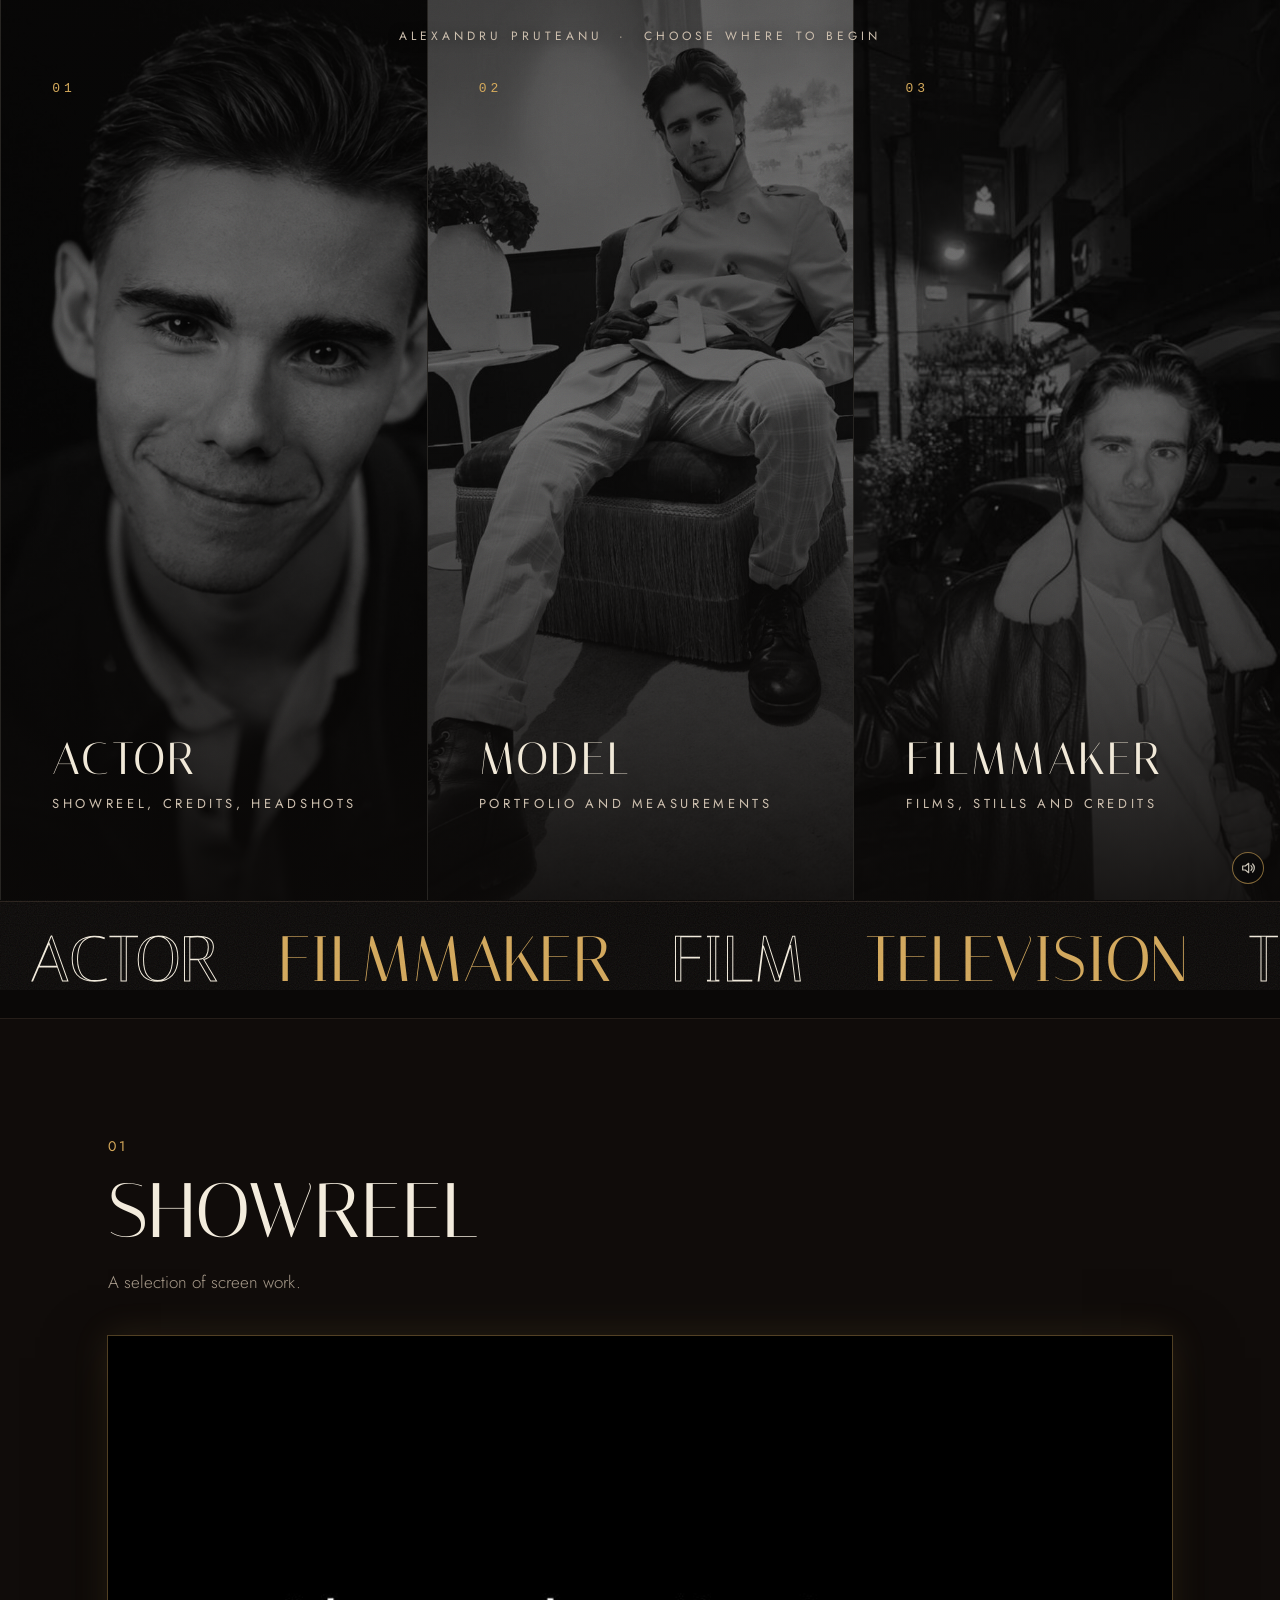
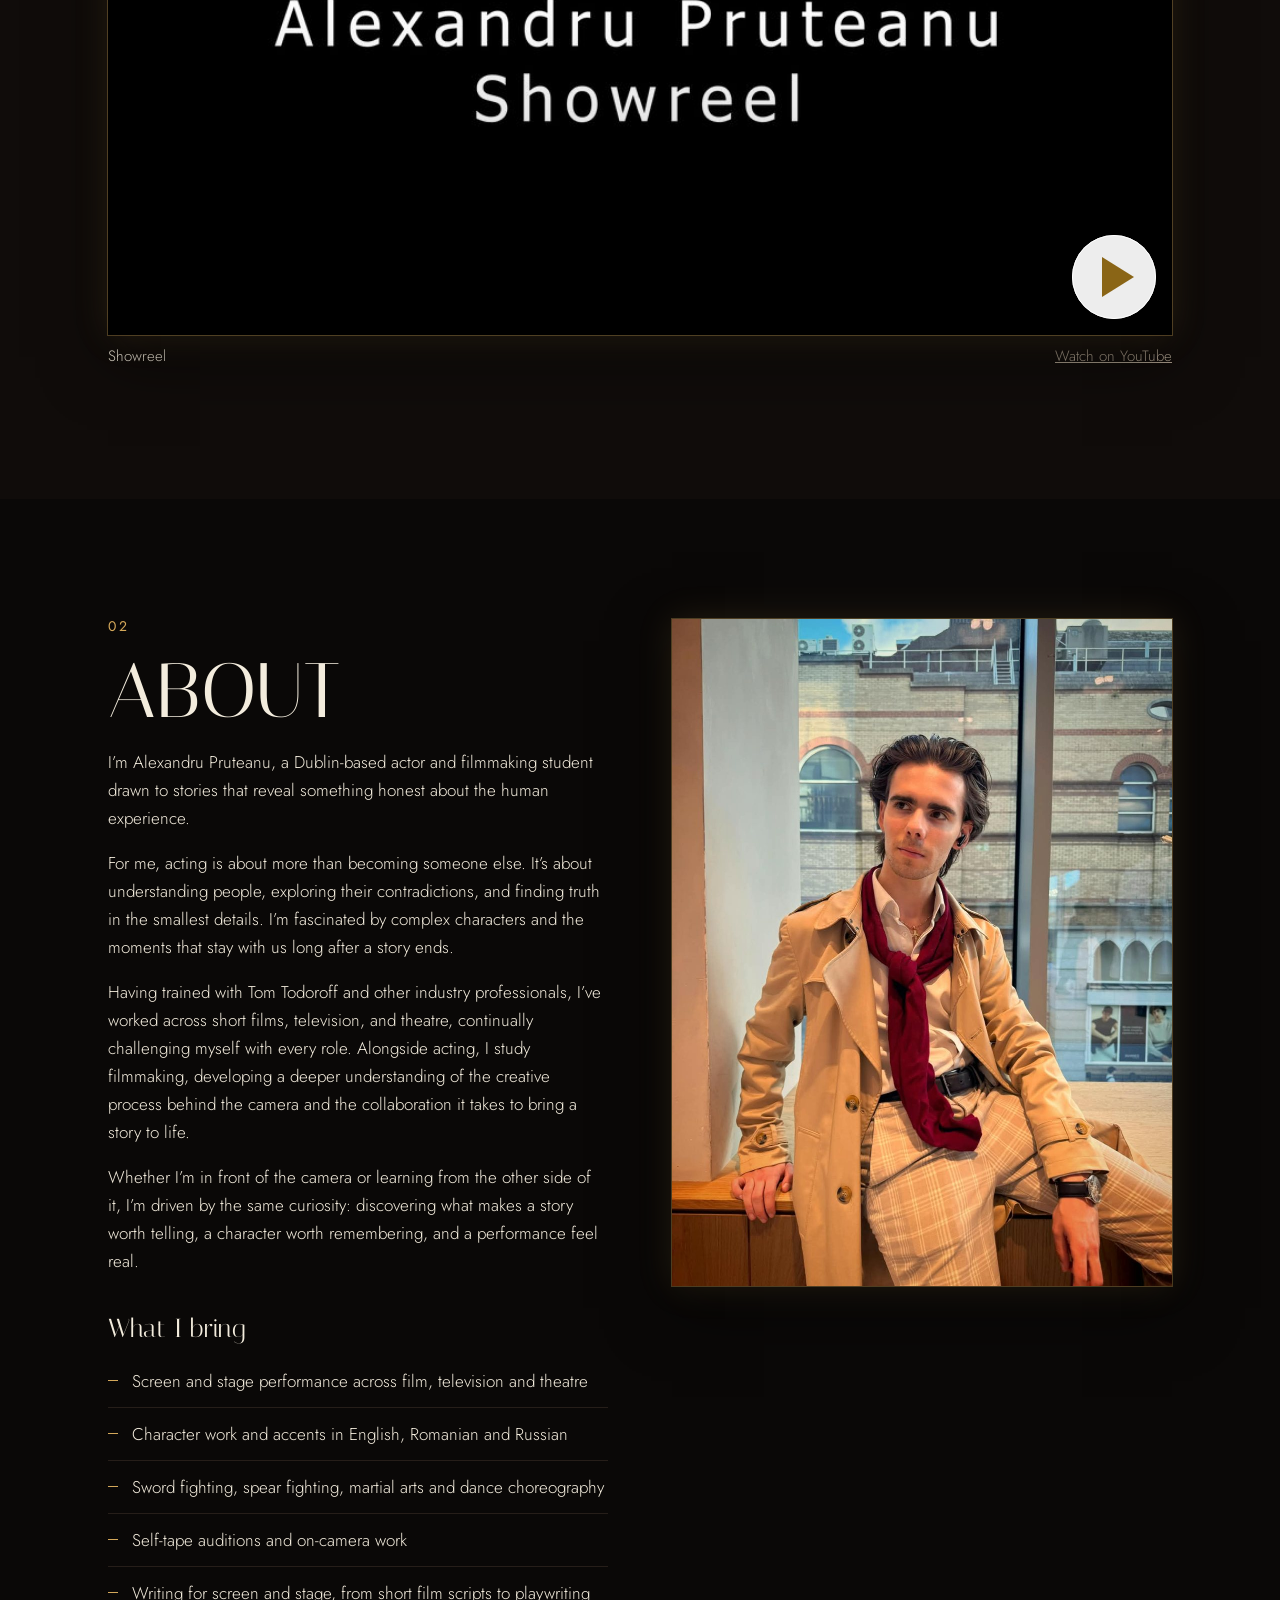
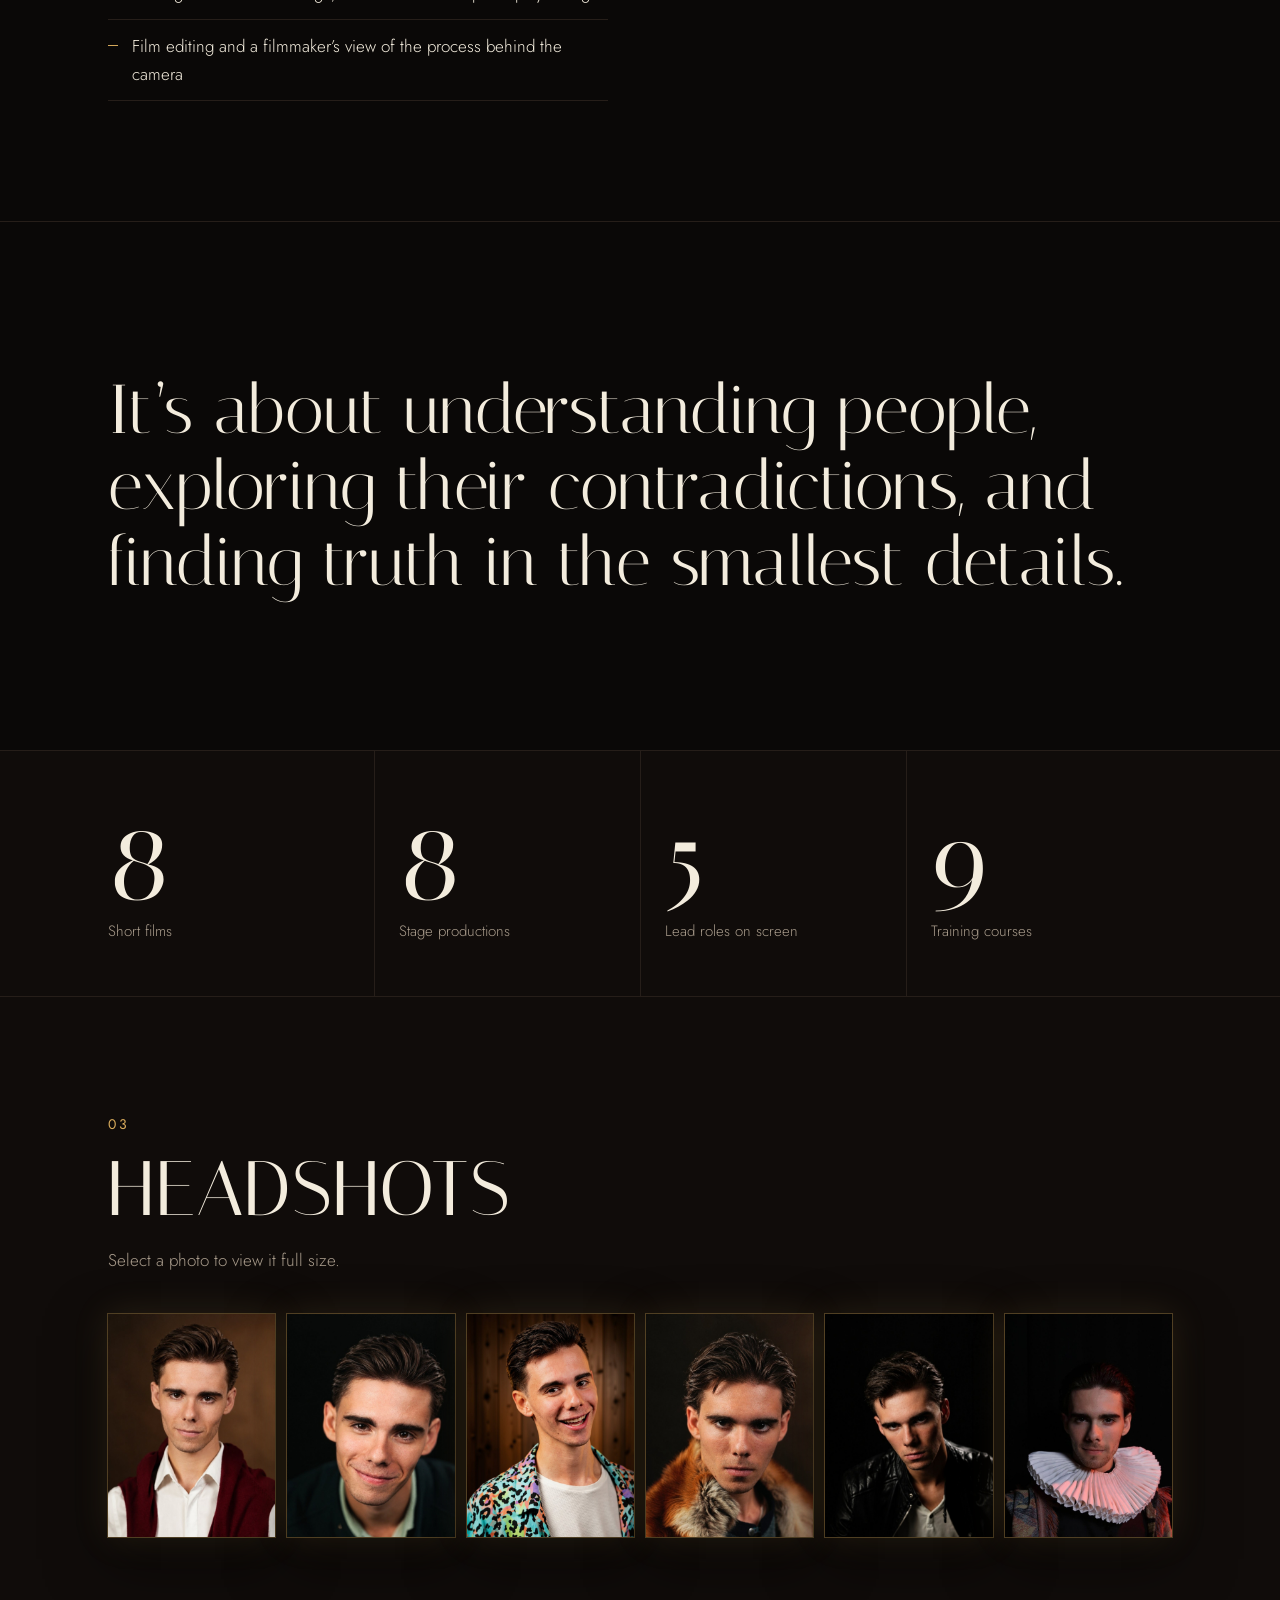
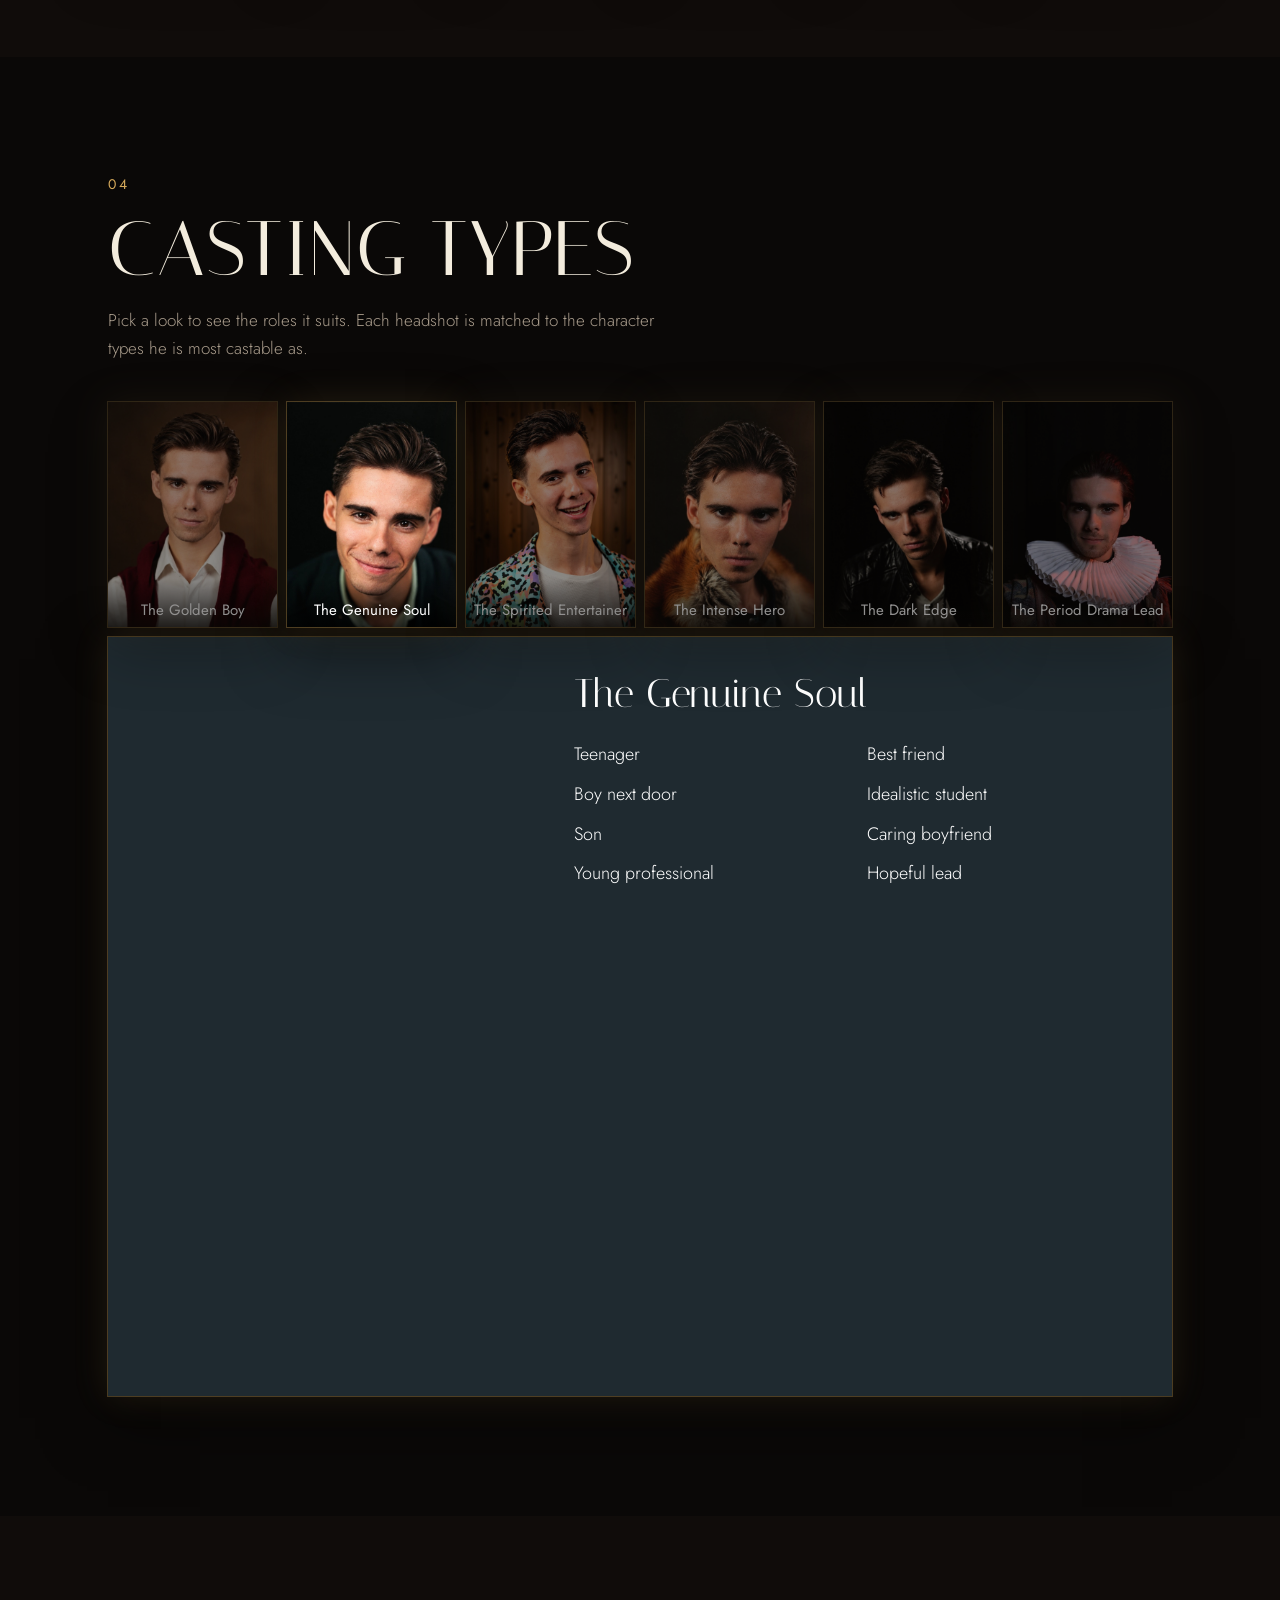
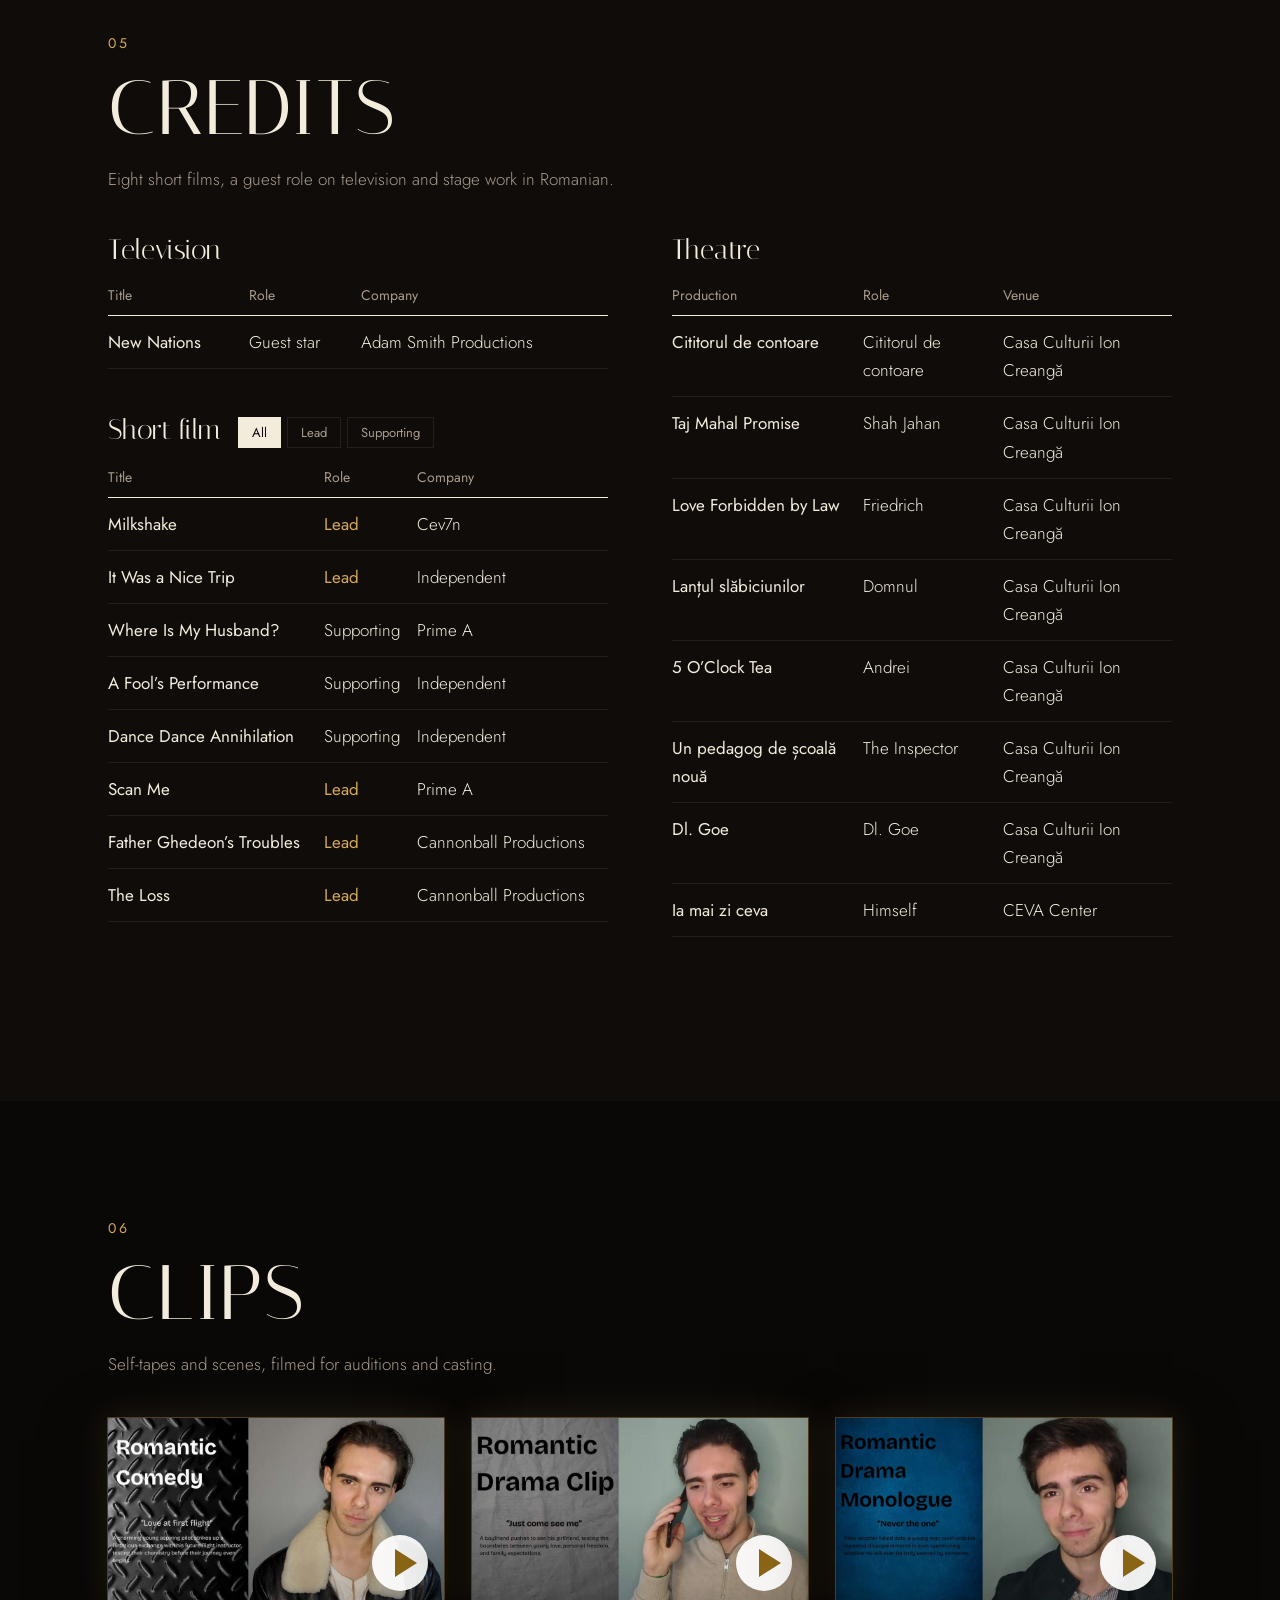
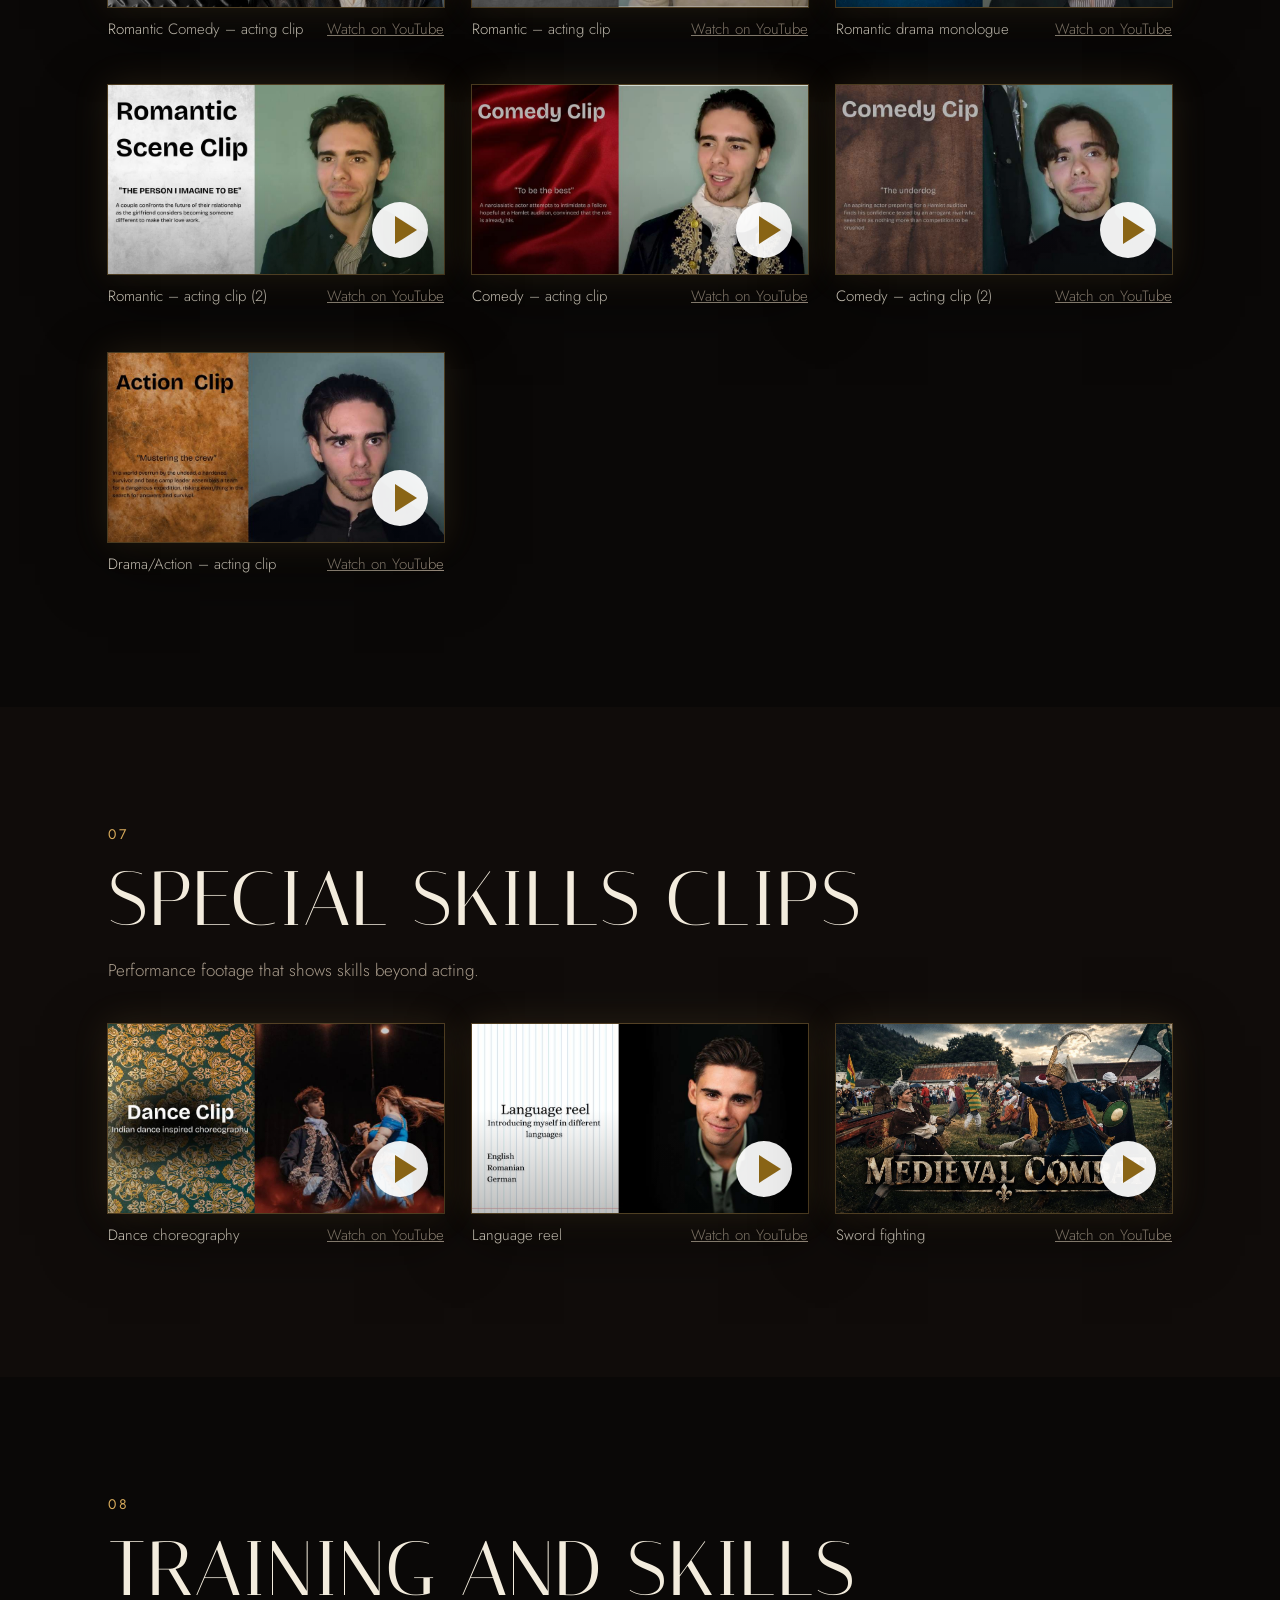
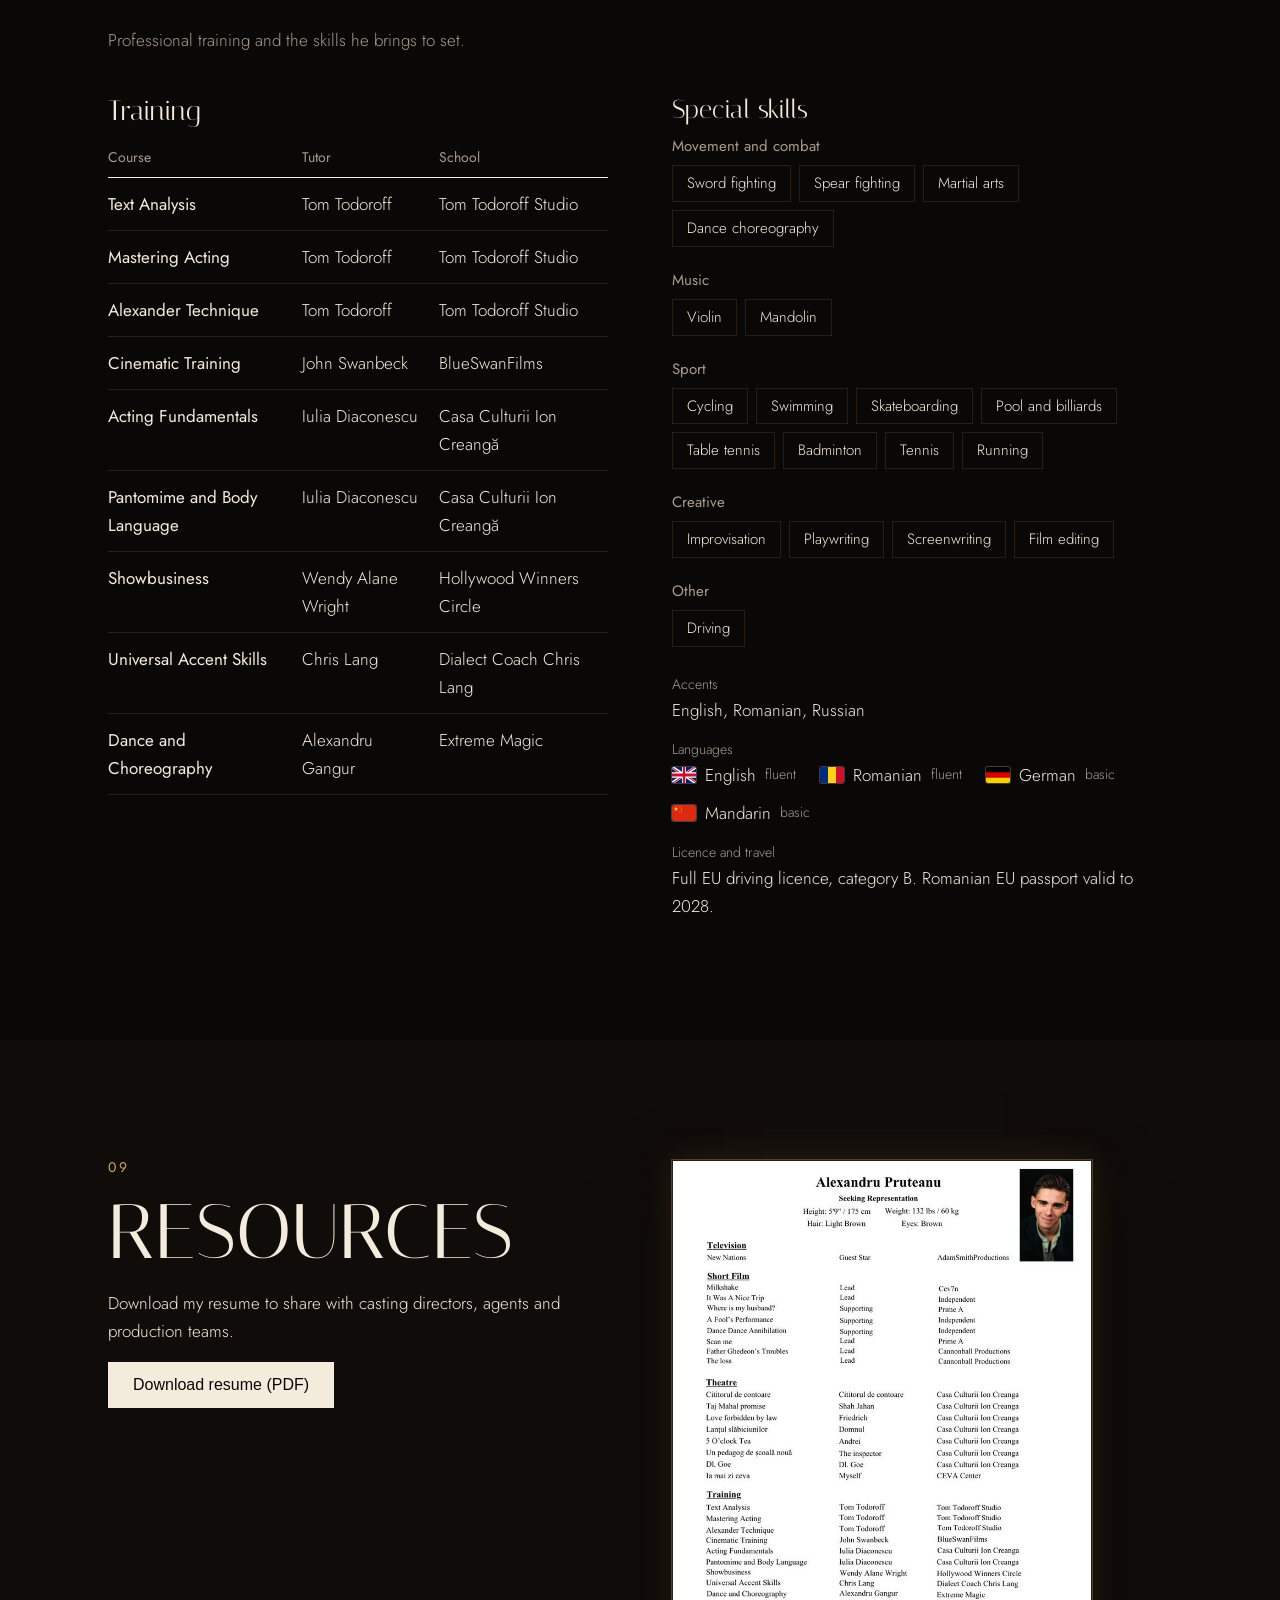
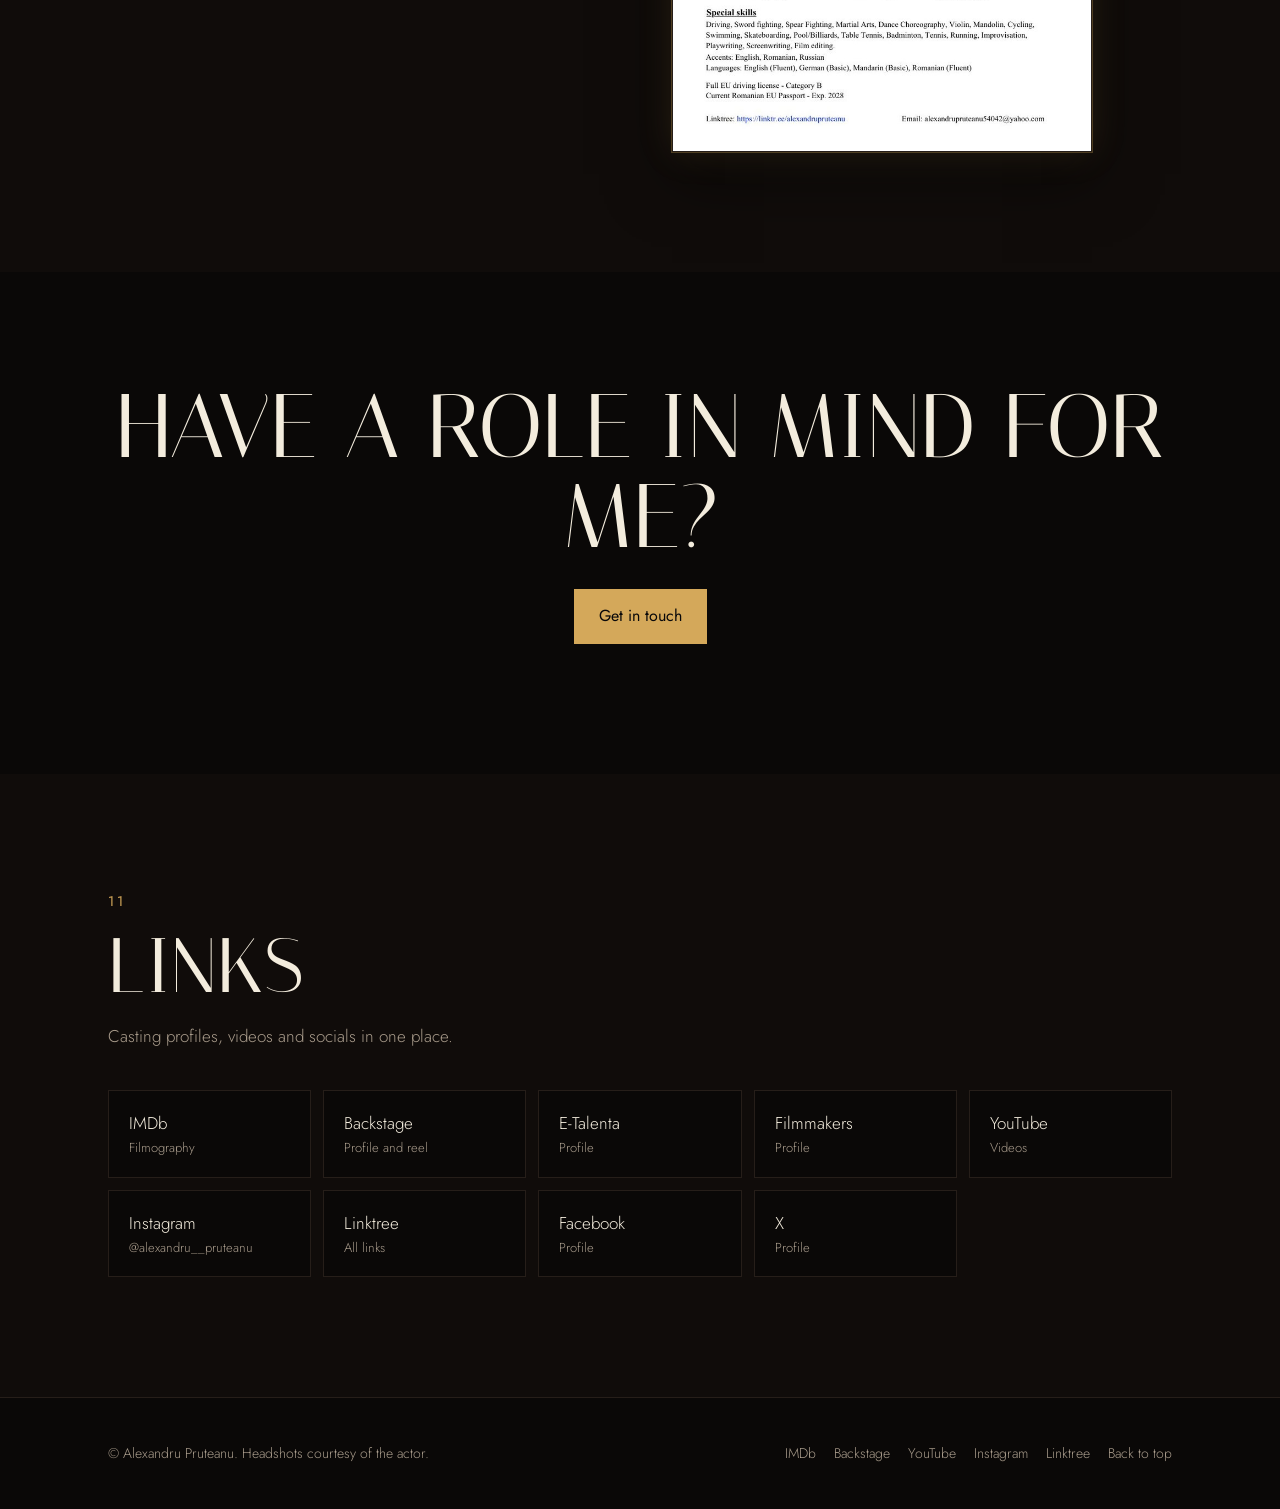
==== Alexandru Pruteanu – Actor, Filmmaker & Model · Dublin(1).html @ 4e65d861 "test finished website test link" ====
<!doctype html><html><head><meta charset=utf8><meta name=viewport content="width=device-width,initial-scale=1,viewport-fit=cover"><style>:root{color-scheme:light;box-sizing:border-box;padding-top:env(safe-area-inset-top,0px);padding-bottom:env(safe-area-inset-bottom,0px)}html{scroll-padding-top:env(safe-area-inset-top,0px)}body{margin:0;padding:0;font:14px -apple-system,BlinkMacSystemFont,sans-serif;background:#fff;color:#000}img{max-width:100%}[hidden]:not([hidden=until-found i]){display:none!important}</style></head><body>
<!DOCTYPE html>
<html lang="en">
<head><script>(function(){try{var d=Object.getOwnPropertyDescriptor(HTMLImageElement.prototype,'src');if(!d||!d.set||!window.Blob||!window.URL||!URL.createObjectURL||!window.atob)return;var cache={};
function bu(u){if(typeof u!=='string'||u.length<30000||u.indexOf('data:image/')!==0)return u;var k=u.length+u.slice(0,60)+u.slice(-48);if(cache[k])return cache[k];try{var c=u.indexOf(','),mt=u.slice(5,u.indexOf(';')),b=atob(u.slice(c+1)),n=b.length,a=new Uint8Array(n);for(var i=0;i<n;i++)a[i]=b.charCodeAt(i);return cache[k]=URL.createObjectURL(new Blob([a],{type:mt}))}catch(e){return u}}
window.__bu=bu;Object.defineProperty(HTMLImageElement.prototype,'src',{get:d.get,set:function(v){var b=bu(v),el=this;d.set.call(el,b);if(b!==v){el.addEventListener('error',function f(){el.removeEventListener('error',f);d.set.call(el,v)})}},configurable:true,enumerable:d.enumerable})}catch(e){}})()</script>
<meta charset="utf-8">
<meta name="viewport" content="width=device-width, initial-scale=1, viewport-fit=cover">
<title>Alexandru Pruteanu – Actor, Filmmaker &amp; Model · Dublin</title>
<meta name="description" content="Alexandru Pruteanu is a Dublin-based actor, filmmaker and model. Watch his showreel, browse his films and credits, and get in touch for casting, crew work or collaborations.">
<meta name="theme-color" content="#0a0a0a">
<meta property="og:type" content="website"><meta property="og:title" content="Alexandru Pruteanu – Actor, Filmmaker &amp; Model"><meta property="og:description" content="Alexandru Pruteanu is a Dublin-based actor, filmmaker and model. Watch his showreel, browse his films and credits, and get in touch for casting, crew work or collaborations."><meta name="twitter:card" content="summary">
<link rel="icon" type="image/svg+xml" href="data:image/svg+xml,%3Csvg xmlns=%22http://www.w3.org/2000/svg%22 viewBox=%220 0 64 64%22%3E%3Cdefs%3E%3ClinearGradient id=%22b%22 x1=%220%22 y1=%220%22 x2=%220%22 y2=%221%22%3E%3Cstop offset=%220%22 stop-color=%22%231d1812%22/%3E%3Cstop offset=%221%22 stop-color=%22%23050505%22/%3E%3C/linearGradient%3E%3ClinearGradient id=%22g%22 x1=%220%22 x2=%221%22%3E%3Cstop offset=%220%22 stop-color=%22%23d6aa5a%22 stop-opacity=%220%22/%3E%3Cstop offset=%22.3%22 stop-color=%22%23d6aa5a%22/%3E%3Cstop offset=%22.5%22 stop-color=%22%23fff7e0%22/%3E%3Cstop offset=%22.7%22 stop-color=%22%23d6aa5a%22/%3E%3Cstop offset=%221%22 stop-color=%22%23d6aa5a%22 stop-opacity=%220%22/%3E%3C/linearGradient%3E%3CradialGradient id=%22r%22 cx=%22.5%22 cy=%22.62%22 r=%22.5%22%3E%3Cstop offset=%220%22 stop-color=%22%23d6aa5a%22 stop-opacity=%22.35%22/%3E%3Cstop offset=%221%22 stop-color=%22%23d6aa5a%22 stop-opacity=%220%22/%3E%3C/radialGradient%3E%3C/defs%3E%3Crect width=%2264%22 height=%2264%22 rx=%2214%22 fill=%22url(%23b)%22/%3E%3Crect width=%2264%22 height=%2264%22 rx=%2214%22 fill=%22url(%23r)%22/%3E%3Crect x=%222%22 y=%222%22 width=%2260%22 height=%2260%22 rx=%2212.5%22 fill=%22none%22 stroke=%22%23d6aa5a%22 stroke-opacity=%22.6%22 stroke-width=%221.2%22/%3E%3Cpath d=%22M30.2 10h3.6l-15 44h-3.6zM32.2 10h4.2l15.2 44h-8z%22 fill=%22%23f4ecd8%22/%3E%3Cpath d=%22M12 52.6h10v1.8H12zM39.5 52.6h16v1.8h-16z%22 fill=%22%23f4ecd8%22/%3E%3Crect x=%226%22 y=%2238.8%22 width=%2252%22 height=%222.6%22 rx=%221.3%22 fill=%22url(%23g)%22/%3E%3Crect x=%226%22 y=%2238.8%22 width=%2252%22 height=%222.6%22 rx=%221.3%22 fill=%22url(%23g)%22 opacity=%22.6%22 transform=%22translate(0 0)%22/%3E%3C/svg%3E"><link rel="apple-touch-icon" href="[data-uri]">
<link rel="preconnect" href="https://fonts.googleapis.com">
<link rel="preconnect" href="https://fonts.gstatic.com" crossorigin>
<link href="https://fonts.googleapis.com/css2?family=Italiana&family=Jost:wght@300;400;500&display=swap" rel="stylesheet">
<style>
:root{--bg:#faf7ef;--bg2:#f1ebdc;--ink:#1d1815;--mute:#645a50;--line:#ddd3bd;--accent:#7a1f27;--on:#fff;
 --disp:'Italiana','Didot','Bodoni 72',Georgia,serif;--body:'Jost','Helvetica Neue',Arial,sans-serif;
 box-sizing:border-box;padding-top:env(safe-area-inset-top,0px);padding-bottom:env(safe-area-inset-bottom,0px)}
@media (prefers-color-scheme:dark){:root:not([data-theme="light"]){--bg:#14100e;--bg2:#1c1612;--ink:#f1e9d8;--mute:#a79a8a;--line:#3a302a;--accent:#d98a8f;--on:#14100e}}
:root[data-theme="dark"]{--bg:#14100e;--bg2:#1c1612;--ink:#f1e9d8;--mute:#a79a8a;--line:#3a302a;--accent:#d98a8f;--on:#14100e}
html{scroll-padding-top:calc(76px + env(safe-area-inset-top,0px));scroll-behavior:smooth}
*,*::before,*::after{box-sizing:border-box}
body{margin:0;background:var(--bg);color:var(--ink);font:300 17px/1.65 var(--body)}
body::before{content:"";position:fixed;top:0;right:0;bottom:auto;left:0;height:env(safe-area-inset-top,0px);background:var(--bg);z-index:30}
a{color:inherit}:focus-visible{outline:2px solid var(--accent);outline-offset:3px}
.wrap{max-width:1120px;margin:0 auto;padding:0 28px}
.skip{position:absolute;left:-999px}.skip:focus{left:12px;top:12px;z-index:99;background:var(--ink);color:var(--bg);padding:8px 14px}
header.top{position:sticky;top:env(safe-area-inset-top,0px);z-index:20;background:var(--bg);border-bottom:1px solid var(--line)}
.nav{display:flex;align-items:center;justify-content:space-between;gap:24px;height:68px}
.brand{font:400 25px var(--disp);text-decoration:none;white-space:nowrap}
.menu{display:flex;gap:2px;list-style:none;margin:0;padding:0;overflow-x:auto;scrollbar-width:none}
.menu a{display:block;padding:8px 11px;font-size:14.5px;color:var(--mute);text-decoration:none;white-space:nowrap}
.menu a:hover{color:var(--ink)}.menu .cta a{background:var(--ink);color:var(--bg);margin-left:8px}.menu .cta a:hover{background:var(--accent);color:var(--on)} .menu a.mainmenu{border:1px solid var(--ink);color:var(--ink);padding:10px 22px;margin-left:8px;transition:background .3s,color .3s}.menu a.mainmenu:hover{background:var(--ink);color:var(--bg)} .menu>li{display:flex;align-items:center}.menu a.mainmenu,.menu .cta a{display:inline-flex;align-items:center;height:42px;padding:0 22px;box-sizing:border-box;line-height:1;border:1px solid var(--ink);margin-left:8px}.menu a.mainmenu{margin-left:14px}
.btn{display:inline-block;padding:13px 24px;border:1px solid var(--ink);text-decoration:none;font-weight:400;font-size:16px}
.btn.fill{background:var(--ink);color:var(--bg)}.btn:hover{background:var(--accent);border-color:var(--accent);color:var(--on)}
.hero{display:grid;grid-template-columns:1.1fr .9fr;gap:56px;align-items:center;padding:60px 0 84px}
.pill{display:inline-block;border:1px solid var(--accent);color:var(--accent);padding:5px 14px;font-size:14px;margin-bottom:24px}
h1{font:400 clamp(56px,8.6vw,112px)/.95 var(--disp);margin:0 0 24px}
.tagline{font-size:20px;max-width:30ch;margin:0 0 28px}
.btns{display:flex;gap:12px;flex-wrap:wrap}
.facts{display:grid;grid-template-columns:repeat(4,auto);justify-content:start;width:max-content;max-width:100%;gap:0 36px;margin:36px 0 0;padding-top:20px;border-top:1px solid var(--line)}
.facts dt{font-size:14px;color:var(--mute)}.facts dd{margin:0;font-weight:400}
.hero img{width:100%;display:block;aspect-ratio:3/4;object-fit:cover;object-position:50% 0}
.sec{padding:88px 0}.sec.alt{background:var(--bg2)}
h2{font:400 clamp(36px,4.6vw,56px)/1.05 var(--disp);margin:0 0 10px}
.lede{color:var(--mute);max-width:56ch;margin:0 0 40px}
h3.g{font:400 26px/1.2 var(--disp);margin:0 0 10px}
.two{display:grid;grid-template-columns:1fr 1fr;gap:64px;align-items:start}
.two p{max-width:54ch;margin:0 0 1em}
.two img{width:100%;aspect-ratio:3/4;object-fit:cover;object-position:50% 0;display:block}
.two img.rv{aspect-ratio:auto;object-fit:contain;max-width:420px;border:1px solid var(--line)}
.cols{display:grid;grid-template-columns:1fr 1fr;gap:0 64px}
.ct{width:100%;border-collapse:collapse;margin:0 0 44px}
.ct caption{text-align:left;font:400 28px/1.2 var(--disp);padding-bottom:10px}
.ct th{font-weight:400;color:var(--mute);font-size:14px;text-align:left;padding:8px 12px 8px 0;border-bottom:1px solid var(--ink)}
.ct td{padding:12px 12px 12px 0;border-bottom:1px solid var(--line);vertical-align:top}
.ct td:first-child{font-weight:400}.ct td.lead{color:var(--accent);font-weight:400}
.vgrid{display:grid;grid-template-columns:repeat(3,1fr);gap:34px 28px}.vgrid.one{grid-template-columns:minmax(0,560px)}
#reelbox{max-width:980px}
.vid{margin:0}.vid figcaption{display:flex;justify-content:space-between;gap:12px;padding:10px 0;font-size:15px}.vid figcaption a{color:var(--mute)}
.note{margin:0;color:var(--mute);font-size:15px}
.vcard{aspect-ratio:16/9;width:100%;background:#1d1815;color:#f1e9d8;display:grid;place-items:center;text-align:center;text-decoration:none;padding:24px}
.vcard b{font:400 clamp(26px,4vw,44px)/1.1 var(--disp);display:block;margin-bottom:8px}
.poster{position:relative;display:block;aspect-ratio:16/9;overflow:hidden;background:#1d1815;container-type:inline-size}
.poster img{width:100%;height:100%;object-fit:cover;display:block;transition:transform .4s}.poster:hover img{transform:scale(1.04)}
.poster::after{content:"";position:absolute;top:0;right:0;bottom:0;left:0;background:linear-gradient(transparent 45%,rgba(0,0,0,.25))}
.play{position:absolute;z-index:1;right:16px;bottom:16px;width:56px;height:56px;border-radius:50%;background:rgba(255,255,255,.93);transition:transform .25s}
.play::before{content:"";position:absolute;left:23px;top:14px;border:14px solid transparent;border-left:22px solid #8a6516;border-right:0}
.poster:hover .play{background:#fff;transform:scale(1.08)}
.tag{position:absolute;z-index:1;top:5cqw;right:5cqw;display:flex;flex-direction:column;align-items:flex-end;gap:1.4cqw;text-align:right;pointer-events:none}
.tag i{font:500 clamp(10px,3cqw,14px)/1 var(--body);font-style:normal;background:var(--tc);color:#fff;padding:.55em .95em;letter-spacing:.02em}
.tag b{font:400 clamp(20px,10.5cqw,54px)/.95 var(--disp);color:#fff;text-shadow:0 1px 14px rgba(0,0,0,.6),0 0 2px rgba(0,0,0,.45)}
.tabs{display:grid;grid-template-columns:repeat(6,1fr);gap:10px;margin-bottom:10px}
.tab{all:unset;cursor:pointer;display:block;position:relative;aspect-ratio:3/4;overflow:hidden;opacity:.55;transition:opacity .25s}
.tab img{width:100%;height:100%;object-fit:cover;object-position:50% 0;display:block}
.tab span{position:absolute;left:0;right:0;bottom:0;padding:22px 8px 8px;background:linear-gradient(transparent,rgba(0,0,0,.8));color:#fff;font:400 15px/1.2 var(--body);text-align:center}
.tab[aria-selected="true"],.tab:hover{opacity:1}.tab:focus-visible{outline:2px solid var(--accent);outline-offset:3px}
.panel{display:grid;grid-template-columns:.8fr 1.2fr;background:var(--c);color:#fff;transition:background .45s}
.panel img{width:100%;height:100%;min-height:380px;object-fit:cover;object-position:50% 0;display:block}
.panel div{padding:36px 40px}.panel h3{font:400 40px/1.05 var(--disp);margin:0 0 20px}
.panel ul{columns:2;column-gap:28px;margin:0;padding:0;list-style:none;font-size:18px}.panel li{padding:5px 0;break-inside:avoid}
.gal{display:grid;grid-template-columns:repeat(6,1fr);gap:12px}
.gal button{all:unset;cursor:zoom-in;aspect-ratio:3/4;overflow:hidden;display:block}.gal button:focus-visible{outline:2px solid var(--accent);outline-offset:3px}
.gal img{width:100%;height:100%;object-fit:cover;object-position:50% 0;display:block;transition:transform .4s}.gal button:hover img{transform:scale(1.03)}
dialog{border:0;padding:0;background:transparent;max-width:94vw;max-height:94vh;overflow:visible}
dialog::backdrop{background:rgba(0,0,0,.88)}dialog img{max-height:86vh;max-width:94vw;display:block;margin:0 auto}
dialog button{display:block;margin:12px auto 0;padding:10px 24px;background:#f1e9d8;color:#1d1815;border:0;font:400 16px var(--body);cursor:pointer}
.chips{display:flex;flex-wrap:wrap;gap:8px;padding:0;margin:0 0 22px;list-style:none}
.chips li{border:1px solid var(--line);background:var(--bg);padding:5px 14px;font-size:15px}
.sk h4{font:400 15px var(--body);color:var(--mute);margin:0 0 8px}
dl.d{margin:26px 0 0}dl.d dt{color:var(--mute);font-size:14px;margin-top:14px}dl.d dd{margin:0}
.cf label{display:block;font-size:15px;color:var(--mute);margin:0 0 6px}
.cf input,.cf select,.cf textarea{width:100%;font:inherit;color:var(--ink);background:var(--bg);border:1px solid var(--line);border-radius:0;padding:12px 14px;margin:0 0 18px}
.cf textarea{min-height:150px;resize:vertical}.cf .btn{cursor:pointer;font:inherit}.cf p.fnote{margin:12px 0 0;font-size:14px;color:var(--mute)}
.links{display:grid;grid-template-columns:repeat(auto-fill,minmax(200px,1fr));gap:12px}
.links a{display:block;padding:18px 20px;border:1px solid var(--line);background:var(--bg);text-decoration:none}
.links a:hover{border-color:var(--accent);color:var(--accent)}.links small{display:block;color:var(--mute);font-size:13px}
footer{padding:44px 0;border-top:1px solid var(--line);color:var(--mute);font-size:14px}
.foot{display:flex;justify-content:space-between;gap:16px 28px;flex-wrap:wrap;align-items:center}.foot nav{display:flex;gap:18px;flex-wrap:wrap}.foot a{text-decoration:none}.foot a:hover{color:var(--ink)}
@media (max-width:900px){
 .hero,.two,.cols,.panel{grid-template-columns:1fr}.hero{gap:36px;padding:36px 0 56px}.hero img{max-width:460px}
 .facts{grid-template-columns:repeat(2,auto);gap:16px 36px}.vgrid{grid-template-columns:repeat(2,1fr)}.gal{grid-template-columns:repeat(3,1fr)}
 .sec{padding:60px 0}.nav{gap:12px}.brand{font-size:21px}.panel div{padding:26px 22px}.panel ul{columns:1}.panel img{min-height:0;aspect-ratio:4/5}.tabs{gap:6px}.tab span{font-size:11px;padding:16px 4px 6px}
}
@media (max-width:620px){
 .wrap{padding:0 20px}.vgrid{grid-template-columns:1fr}.gal{grid-template-columns:repeat(2,1fr)}.nav{flex-direction:column;align-items:flex-start;height:auto;padding:12px 0 6px;gap:2px}.menu{max-width:100%}
 html{scroll-padding-top:calc(104px + env(safe-area-inset-top,0px))}
 .ct thead{display:none}.ct,.ct tbody,.ct tr,.ct td{display:block}.ct tr{padding:10px 0;border-bottom:1px solid var(--line)}.ct td{border:0;padding:1px 0}.ct td:nth-child(n+2){color:var(--mute);font-size:15px}.ct td.lead{color:var(--accent)}
}
@media (prefers-reduced-motion:reduce){*{transition:none!important;scroll-behavior:auto!important}}
</style>
<style id="fx">
:root:root{--bg:#0a0807;--bg2:#100c0a;--ink:#f3ecdd;--mute:#a89b8b;--line:#261e19;--accent:#d4a85a;--on:#0a0807}
body::after{content:"";position:fixed;top:0;right:0;bottom:0;left:0;pointer-events:none;z-index:40;opacity:.07;background-image:url("data:image/svg+xml;utf8,<svg xmlns='http://www.w3.org/2000/svg' width='160' height='160'><filter id='n'><feTurbulence type='fractalNoise' baseFrequency='.9' numOctaves='2' stitchTiles='stitch'/></filter><rect width='100%' height='100%' filter='url(%23n)'/></svg>")}
header.top{background:transparent;border-color:transparent;transition:background .4s,border-color .4s}
header.top.sc{background:color-mix(in srgb,var(--bg) 78%,transparent);-webkit-backdrop-filter:blur(14px);backdrop-filter:blur(14px);-webkit-backdrop-filter:blur(14px);border-color:var(--line)}
/* hero */
.hero{display:block;position:relative;max-width:none;padding:0;min-height:calc(100svh - 68px);overflow:hidden}
.hero>div{position:relative;z-index:2;padding:11vh 28px 15vh max(28px,calc((100vw - 1064px)/2));max-width:none}
.hero h1{font-size:clamp(54px,9vw,138px);text-transform:uppercase;letter-spacing:.015em;line-height:.92}
.hero img{position:absolute;right:0;top:0;height:100%;width:auto;max-width:none;aspect-ratio:auto;object-fit:contain;object-position:50% 0;will-change:transform;-webkit-mask-image:linear-gradient(to right,transparent,#000 42%),linear-gradient(to bottom,transparent,#000 10%,#000 86%,transparent);mask-image:linear-gradient(to right,transparent,#000 42%),linear-gradient(to bottom,transparent,#000 10%,#000 86%,transparent);-webkit-mask-composite:source-in;mask-composite:intersect;animation:fadeImg 1.8s ease both}
.hero::after{content:"";position:absolute;top:0;right:0;bottom:0;left:0;z-index:1;pointer-events:none;background:radial-gradient(520px circle at var(--mx,72%) var(--my,40%),rgba(212,168,90,.12),transparent 62%)}
.hero>div>*{animation:rise 1.2s cubic-bezier(.2,.7,.1,1) both}
.hero>div>:nth-child(2){animation-delay:.12s}.hero>div>:nth-child(3){animation-delay:.28s}.hero>div>:nth-child(4){animation-delay:.42s}.hero>div>:nth-child(5){animation-delay:.56s}
.cue{position:absolute;z-index:3;left:max(28px,calc((100vw - 1064px)/2));bottom:28px;display:flex;align-items:center;gap:14px;font-size:13px;color:var(--mute);text-decoration:none}
.cue::after{content:"";width:1px;height:46px;background:linear-gradient(var(--ink),transparent);animation:cue 2.2s ease-in-out infinite;transform-origin:top}
@keyframes rise{from{opacity:0;transform:translateY(44px)}}
@keyframes fadeImg{from{opacity:0}}
@keyframes cue{0%{transform:scaleY(0)}50%{transform:scaleY(1)}100%{transform:scaleY(1);opacity:0}}
/* marquee */
.marq{overflow:hidden;white-space:nowrap;border-block:1px solid var(--line);padding:26px 0}
.marq div{display:inline-flex;animation:mq 42s linear infinite}.marq:hover div{animation-play-state:paused}
.marq span{font:400 clamp(30px,5vw,68px)/1 var(--disp);text-transform:uppercase;padding:0 30px;color:transparent;-webkit-text-stroke:1px var(--ink)}
.marq span:nth-child(even){color:var(--accent);-webkit-text-stroke:0}
@keyframes mq{to{transform:translateX(-50%)}}
/* sections */
.sec{padding:120px 0}
main{counter-reset:s}
.sec h2{font-size:clamp(42px,6vw,88px);text-transform:uppercase;letter-spacing:.01em;margin-bottom:16px}
.sec h2::before{counter-increment:s;content:"0" counter(s);display:block;font:400 14px/1 var(--body);letter-spacing:.2em;color:var(--accent);margin-bottom:18px}
#contact h2::before{content:"10"}#links h2::before{content:"11"}
#reelbox{max-width:none}#reelbox .play{width:84px;height:84px}#reelbox .play::before{left:30px;top:22px;border-width:20px;border-left-width:32px}
.vid .poster{transition:box-shadow .5s,transform .5s cubic-bezier(.2,.7,.1,1)}.vid:hover .poster{box-shadow:0 28px 70px rgba(0,0,0,.6);transform:translateY(-6px)}
.btn{transition:background .3s,color .3s,border-color .3s,transform .3s}.btn:hover{transform:translateY(-2px)}
/* stats */
.stats{border-block:1px solid var(--line);background:var(--bg2)}
.stats .wrap{display:grid;grid-template-columns:repeat(4,1fr)}
.stats .wrap>div{padding:56px 24px 52px;border-left:1px solid var(--line)}.stats .wrap>div:first-child{border-left:0;padding-left:0}
.stats b{display:block;font:400 clamp(64px,9vw,128px)/.95 var(--disp)}
.stats span{color:var(--mute);font-size:15px}
/* closing call to action */
.cta-band{padding:150px 0;background:radial-gradient(60% 130% at 85% 100%,rgba(150,105,30,.5),transparent)}
.cta-band h2{font-size:clamp(46px,8vw,120px);text-transform:uppercase;line-height:.95;max-width:12ch;margin:0 0 24px}
.cta-band p{color:var(--mute);margin:0 0 34px;font-size:19px}
/* scroll reveal */
.rev{opacity:0;transform:translateY(34px);transition:opacity 1s ease,transform 1.1s cubic-bezier(.2,.7,.1,1)}.rev.in{opacity:1;transform:none}
@media (max-width:900px){
 .sec{padding:76px 0}.hero{min-height:auto}.hero>div{padding:15vh 20px 16vh}
 .hero img{width:100%;max-width:none;opacity:.5;-webkit-mask-image:linear-gradient(to bottom,#000 25%,transparent 92%);mask-image:linear-gradient(to bottom,#000 25%,transparent 92%)}
 .cue{left:20px}.stats .wrap{grid-template-columns:repeat(2,1fr)}.stats .wrap>div:nth-child(3){border-left:0;padding-left:0}.cta-band{padding:100px 0}
}
@media (prefers-reduced-motion:reduce){.rev{opacity:1;transform:none}.hero>div>*,.hero img,.marq div,.cue::after{animation:none!important}}
.prog{position:fixed;left:0;right:0;top:env(safe-area-inset-top,0px);height:2px;background:var(--accent);transform-origin:0 0;transform:scaleX(0);z-index:35}
.menu a.act{color:var(--ink);box-shadow:inset 0 -1px 0 var(--accent)}
.hero h1{animation:none}
.ch{display:inline-block;animation:chIn 1.1s cubic-bezier(.2,.7,.1,1) both;animation-delay:calc(var(--i)*55ms + 150ms);transition:transform .5s cubic-bezier(.2,.7,.1,1),color .3s}
.ch:hover{transform:translateY(-.07em);color:var(--accent)}
@keyframes chIn{from{opacity:0;transform:translateY(.55em) rotate(5deg)}}
.hero img{transform:translate3d(var(--px,0px),calc(var(--sy,0px) + var(--py,0px)),0);transition:transform .35s ease-out}
.ring{position:fixed;left:0;top:0;z-index:60;pointer-events:none;width:0;height:0}
.ring::before{content:"";position:absolute;left:-18px;top:-18px;width:36px;height:36px;border:1px solid var(--ink);border-radius:50%;transition:all .35s cubic-bezier(.2,.7,.1,1)}
.ring.big::before{left:-30px;top:-30px;width:60px;height:60px}.ring.lab::before{opacity:0}
.ring span{position:absolute;left:-42px;top:-42px;width:84px;height:84px;display:grid;place-items:center;border-radius:50%;background:var(--accent);color:var(--on);font:500 13px var(--body);transform:scale(0);transition:transform .35s cubic-bezier(.2,.7,.1,1)}.ring.lab span{transform:scale(1)}
.ct tbody tr{transition:background .25s}.ct tbody tr:hover{background:color-mix(in srgb,var(--ink) 6%,transparent)}.ct tr[hidden]{display:none!important}
.ct caption .flt{display:inline-flex;gap:6px;margin-left:18px;vertical-align:middle}
.flt button{font:400 13px var(--body);color:var(--mute);background:none;border:1px solid var(--line);padding:5px 13px;cursor:pointer;transition:all .25s}
.flt button[aria-pressed="true"]{background:var(--ink);color:var(--bg);border-color:var(--ink)}
.panel.swap>img,.panel.swap>div{animation:swap .7s cubic-bezier(.2,.7,.1,1)}@keyframes swap{from{opacity:0;transform:translateY(14px)}}
.lb{position:absolute!important;top:42%;margin:0!important;width:48px;height:48px;border-radius:50%;font-size:24px!important;padding:0!important;display:grid!important;place-items:center}.lb.p{left:10px}.lb.n{right:10px}
.totop{position:fixed;right:20px;bottom:calc(20px + env(safe-area-inset-bottom,0px));z-index:35;width:46px;height:46px;border-radius:50%;border:1px solid var(--line);background:var(--bg2);color:var(--ink);font-size:18px;cursor:pointer;opacity:0;pointer-events:none;transform:translateY(10px);transition:opacity .3s,transform .3s}
.totop.on{opacity:1;pointer-events:auto;transform:none}
@media (prefers-reduced-motion:reduce){.ch{animation:none}.hero img{transition:none}}
/* intro curtain */
.intro{position:fixed;top:0;right:0;bottom:0;left:0;z-index:100;pointer-events:auto;cursor:default;animation:introOff 0s 4.4s forwards}
@keyframes introOff{to{visibility:hidden}}
.cl{position:absolute;top:0;bottom:0;width:50.5%;background:#0a0807;transition:transform 1.4s cubic-bezier(.77,0,.18,1)}.cl.l{left:0}.cl.r{right:0}
.go .cl.l{transform:translateX(-101%)}.go .cl.r{transform:translateX(101%)}
.it{position:absolute;top:0;right:0;bottom:0;left:0;z-index:2;display:grid;place-content:center;justify-items:center;gap:16px;text-align:center;transition:opacity .6s}.go .it{opacity:0}
.it span{font:400 clamp(34px,7vw,96px)/1 var(--disp);text-transform:uppercase;letter-spacing:.08em;animation:itIn 1.5s cubic-bezier(.2,.7,.1,1) both}
.it small{color:var(--mute);letter-spacing:.3em;text-transform:uppercase;font-size:13px;animation:itIn 1.5s .25s cubic-bezier(.2,.7,.1,1) both}
.it i{display:block;height:1px;width:min(280px,60vw);background:var(--accent);transform-origin:0 0;animation:fill 1.6s .1s ease-in-out both}
@keyframes itIn{from{opacity:0;letter-spacing:.4em}}@keyframes fill{from{transform:scaleX(0)}}
body:not(.go) .hero>div>*,body:not(.go) .ch,body:not(.go) .hero img{animation-play-state:paused}
/* stage spotlight, grain, pulse, title-card headings */
.hero::before{content:"";position:absolute;top:0;right:0;bottom:0;left:0;z-index:1;pointer-events:none;background:radial-gradient(440px circle at var(--mx,72%) var(--my,38%),transparent 0,rgba(0,0,0,.5) 100%)}
body::after{opacity:.09;animation:grain .7s steps(4) infinite}
@keyframes grain{0%{background-position:0 0}25%{background-position:-40px 20px}50%{background-position:30px -30px}75%{background-position:-20px -40px}}
#reelbox .play::after{content:"";position:absolute;top:0;right:0;bottom:0;left:0;border-radius:50%;border:1px solid #fff;animation:pulse 2.4s ease-out infinite}
@keyframes pulse{from{transform:scale(1);opacity:.8}to{transform:scale(1.9);opacity:0}}
.sec h2.rev{opacity:1;clip-path:inset(0 0 100% 0);transform:translateY(40px);transition:clip-path 1.1s cubic-bezier(.77,0,.18,1),transform 1.1s cubic-bezier(.2,.7,.1,1)}
.sec h2.rev.in{clip-path:inset(-8% -2% -8% -2%);transform:none}
.trail{position:fixed;top:0;right:0;bottom:0;left:0;pointer-events:none;z-index:55}
.it .nm{display:flex;flex-direction:column;align-items:center;font:400 clamp(44px,10vw,150px)/.92 var(--disp);text-transform:uppercase;letter-spacing:.03em;transition:transform 1.7s cubic-bezier(.77,0,.18,1)}
.go .it .nm{transform:scale(1.15)}
.it .wd{display:block;font-style:normal;white-space:nowrap}
.it .nm b{display:inline-block;font-weight:400;animation:ltr 1.2s cubic-bezier(.2,.7,.1,1) both;animation-delay:calc(var(--i)*80ms + 200ms)}
@keyframes ltr{from{opacity:0;transform:translateY(.6em) scale(.9);filter:blur(12px)}}
.it .ct2{position:absolute;right:28px;bottom:24px;margin:0;font:400 14px var(--body);letter-spacing:.2em;color:var(--mute)}
.it i{animation-duration:2s}
.lng{display:flex;flex-wrap:wrap;gap:10px 24px}.lng span{display:inline-flex;align-items:center;gap:9px}.lng svg{width:24px;height:16px;border-radius:2px;box-shadow:0 0 0 1px rgba(255,255,255,.22)}.lng em{font-style:normal;color:var(--mute);font-size:14px}
.burger{display:none;position:relative;z-index:3;width:46px;height:46px;background:none;border:1px solid var(--line);border-radius:50%;cursor:pointer}
.burger span{position:absolute;left:14px;right:14px;height:1px;background:var(--ink);transition:transform .45s cubic-bezier(.77,0,.18,1),top .45s}
.burger span:nth-child(1){top:19px}.burger span:nth-child(2){top:26px}
.burger.x span:nth-child(1){top:23px;transform:rotate(45deg)}.burger.x span:nth-child(2){top:23px;transform:rotate(-45deg)}
.noscroll{overflow:hidden}
.wrap.nav{max-width:1480px}.nav .menu{flex-shrink:0}
.nav{gap:20px}.brand{font-size:23px}
.menu a{padding:8px 9px;font-size:14px}.menu .cta a{margin-left:6px}
@media (max-width:1100px){.menu a{padding:8px 6px;font-size:13px}.brand{font-size:20px}.nav{gap:12px}}
@media (max-width:900px){.nav{flex-direction:column;align-items:flex-start;height:auto;padding:12px 28px 6px;gap:2px}.nav .menu{flex-shrink:1;max-width:100%;overflow-x:auto;margin-left:-8px}html{scroll-padding-top:calc(112px + env(safe-area-inset-top,0px))}}
@media (max-width:620px){.nav{padding:10px 20px 6px}.tabs{grid-template-columns:repeat(3,1fr)}.tab span{font-size:12px}}
.it small{letter-spacing:.22em;line-height:1.6;max-width:88vw}
.two img,.poster,.gal button,.tab,.panel,.vcard,dialog img{box-shadow:0 0 0 1px rgba(212,168,90,.3),0 0 34px rgba(212,168,90,.14),0 22px 60px rgba(0,0,0,.55);transition:box-shadow .5s,transform .5s cubic-bezier(.2,.7,.1,1),opacity .25s}
.two img:hover,.gal button:hover,.tab:hover,.panel:hover{box-shadow:0 0 0 1px rgba(212,168,90,.55),0 0 56px rgba(212,168,90,.26),0 22px 60px rgba(0,0,0,.55)}
.vid:hover .poster{box-shadow:0 0 0 1px rgba(212,168,90,.55),0 0 60px rgba(212,168,90,.28),0 28px 70px rgba(0,0,0,.6)}
dialog img{box-shadow:0 0 0 1px rgba(212,168,90,.4),0 0 80px rgba(212,168,90,.22)}
.spec{list-style:none;padding:0;margin:0;max-width:54ch}.spec li{position:relative;padding:12px 0 12px 24px;border-bottom:1px solid var(--line)}.spec li::before{content:"";position:absolute;left:0;top:1.5em;width:10px;height:1px;background:var(--accent)}
.statement{padding:150px 0;border-top:1px solid var(--line)}
.statement p{font:400 clamp(32px,5.4vw,80px)/1.1 var(--disp);max-width:19em;margin:0}
.statement .w{opacity:.18;transition:opacity .6s}.statement .w.on{opacity:1}
.mdl{position:fixed;top:0;right:0;bottom:0;left:0;z-index:90;overflow-y:auto;background:#ece6d8;color:#14110f;transform:translateY(100%);visibility:hidden;transition:transform .8s cubic-bezier(.77,0,.18,1),visibility 0s .8s}
.mdl.open{transform:none;visibility:visible;transition:transform .8s cubic-bezier(.77,0,.18,1)}
.mh{position:sticky;top:0;z-index:2;display:flex;justify-content:space-between;align-items:center;padding:calc(18px + env(safe-area-inset-top,0px)) 28px 18px;background:#ece6d8;border-bottom:1px solid #cfc7b4;font:400 22px var(--disp)}
.mx,.mb{font:400 15px var(--body);cursor:pointer;color:#14110f;background:none;border:1px solid #14110f;padding:10px 22px;transition:background .3s,color .3s}.mx:hover,.mb:hover{background:#14110f;color:#ece6d8}
.mb.f{background:#14110f;color:#ece6d8}.mb.f:hover{background:#7a1f27;border-color:#7a1f27}
.mw{max-width:1180px;margin:0 auto;padding:0 28px}
.mt{padding:70px 0 40px}.mt h2{font:400 clamp(70px,16vw,220px)/.9 var(--disp);text-transform:uppercase;margin:0 0 20px;letter-spacing:.01em}
.mt p{color:#5b5347;max-width:46ch;margin:0 0 34px;font-size:19px}
.ms{display:flex;flex-wrap:wrap;gap:14px 44px;padding:22px 0;border-block:1px solid #cfc7b4;margin:0 0 56px}.ms dt{font-size:14px;color:#6b6356}.ms dd{margin:0;font-weight:400;font-size:19px}
.mg{column-count:3;column-gap:18px}.mg img{width:100%;display:block;margin:0 0 18px;break-inside:avoid;transition:transform .6s cubic-bezier(.2,.7,.1,1)}.mg img:hover{transform:scale(1.015)}
.mdl.open .mg img{animation:rise .9s cubic-bezier(.2,.7,.1,1) both;animation-delay:calc(var(--i,0)*80ms + 500ms)}
.mc{padding:80px 0 110px;text-align:center}.mc h3{font:400 clamp(34px,6vw,76px)/1 var(--disp);text-transform:uppercase;margin:0 0 26px}.mc .row{display:flex;gap:12px;justify-content:center;flex-wrap:wrap}
@media (max-width:760px){.mg{column-count:2;column-gap:10px}.mg img{margin-bottom:10px}.mh{padding-left:20px;padding-right:20px;font-size:18px}.mw{padding:0 20px}}
@media (max-width:700px){
 .burger{display:block}.brand{position:relative;z-index:3}
 .nav{flex-direction:row;align-items:center;height:68px;padding:0;gap:12px}
 html{scroll-padding-top:calc(76px + env(safe-area-inset-top,0px))}
 header.top.sc{-webkit-backdrop-filter:none;backdrop-filter:none;-webkit-backdrop-filter:none;background:color-mix(in srgb,var(--bg) 94%,transparent)}
 .menu{position:fixed;top:0;right:0;bottom:0;left:0;z-index:2;flex-direction:column;justify-content:center;align-items:flex-start;gap:0;overflow:auto;max-width:none;padding:90px max(28px,calc((100vw - 1064px)/2)) 40px;background:var(--bg);transform:translateY(-100%);visibility:hidden;transition:transform .7s cubic-bezier(.77,0,.18,1),visibility 0s .7s}
 .menu.open{transform:none;visibility:visible;transition:transform .7s cubic-bezier(.77,0,.18,1)}
 .menu li{opacity:0;transform:translateY(24px);transition:opacity .5s,transform .6s cubic-bezier(.2,.7,.1,1)}
 .menu.open li{opacity:1;transform:none;transition-delay:calc(var(--k)*55ms + 300ms)}
 .menu a{padding:7px 0;font:400 clamp(26px,5.5vw,46px)/1.1 var(--disp);text-transform:uppercase;color:var(--ink)}
 .menu a.act{box-shadow:none;color:var(--accent)}
 .menu .cta a{display:inline-block;margin:18px 0 0;padding:14px 30px;font:400 18px var(--body);text-transform:none;background:var(--ink);color:var(--bg)}
}
@media (prefers-reduced-motion:reduce){.intro{animation:introFade .5s 1.6s forwards}@keyframes introFade{to{opacity:0;visibility:hidden}}.it .nm b,.it small,.it i{animation:none!important}.cl{transition:none}.it .nm{transition:none}body::after{animation:none}#reelbox .play::after{animation:none}.sec h2.rev{clip-path:none;transform:none}}
.mh3{font:400 clamp(30px,4vw,48px)/1 var(--disp);text-transform:uppercase;margin:0 0 18px}.mm{display:grid;grid-template-columns:repeat(3,1fr);gap:0 36px;margin:0 0 64px}.mm div{display:flex;justify-content:space-between;align-items:baseline;gap:16px;padding:14px 0;border-bottom:1px solid #cfc7b4}.mg.cols{display:flex;gap:18px;column-count:auto}.mgc{flex:1;min-width:0;display:flex;flex-direction:column;gap:18px}.mgc img{margin:0}
@media (max-width:760px){.mg.cols,.mgc{gap:10px}}
.mm dt{color:#6b6356;font-size:15px}.mm dd{margin:0;font-weight:400;font-size:19px;text-align:right}
@media (max-width:760px){.mm{grid-template-columns:1fr}}
.menu{overflow:visible}
.dd{position:relative}
.ddb{font:inherit;font-size:14px;color:var(--mute);background:none;border:0;padding:8px 9px;cursor:pointer;display:inline-flex;align-items:center;gap:7px;white-space:nowrap}
.ddb svg{transition:transform .3s}.ddb:hover,.dd.open .ddb,.dd:hover .ddb,.dd:has(a.act) .ddb{color:var(--ink)}.dd.open .ddb svg,.dd:hover .ddb svg{transform:rotate(180deg)}
.ddm{position:absolute;top:100%;left:0;min-width:270px;margin:0;padding:8px 0;list-style:none;background:var(--bg2);border:1px solid var(--line);box-shadow:0 24px 60px rgba(0,0,0,.55);opacity:0;visibility:hidden;transform:translateY(8px);transition:opacity .25s,transform .35s cubic-bezier(.2,.7,.1,1),visibility 0s .35s;z-index:30}
.ddm.r{left:auto;right:0}
.dd:hover .ddm,.dd.open .ddm,.dd:focus-within .ddm{opacity:1;visibility:visible;transform:none;transition:opacity .25s,transform .35s cubic-bezier(.2,.7,.1,1)}
.ddm a{padding:12px 22px;font-size:15px;color:var(--ink)}.ddm a b{display:block;font-weight:400}.ddm a small{display:block;color:var(--mute);font-size:13px}.ddm a:hover{background:rgba(255,255,255,.05);color:var(--accent)}
@media (max-width:1100px){.ddb{font-size:13px;padding:8px 6px}}
@media (max-width:900px){.ddb{display:none}.dd,.ddm{display:contents}.ddm{visibility:visible!important}.ddm a{padding:8px 9px;font-size:13px;color:var(--mute)}.ddm a small{display:none}.ddm a b{font-weight:300}}
.fmo{position:fixed;top:0;right:0;bottom:0;left:0;z-index:91;overflow-y:auto;background:#08080a;color:#ece6d6;clip-path:inset(50% 0 50% 0);visibility:hidden;transition:clip-path .9s cubic-bezier(.77,0,.18,1),visibility 0s .9s;font:300 17px/1.65 var(--body)}
.fmo.open{clip-path:inset(0);visibility:visible;transition:clip-path .9s cubic-bezier(.77,0,.18,1)}
.fh{position:sticky;top:0;z-index:3;display:flex;justify-content:space-between;align-items:center;padding:calc(16px + env(safe-area-inset-top,0px)) 28px 16px;background:rgba(8,8,10,.9);-webkit-backdrop-filter:blur(10px);backdrop-filter:blur(10px);border-bottom:1px solid #26211d;font:400 22px var(--disp)}
.fx,.fb{font:400 15px var(--body);cursor:pointer;color:#ece6d6;background:none;border:1px solid #ece6d6;padding:10px 22px;transition:background .3s,color .3s}.fx:hover,.fb:hover{background:#ece6d6;color:#08080a}
.fb.f{background:var(--accent);border-color:var(--accent);color:#08080a}.fb.f:hover{background:#ece6d6;border-color:#ece6d6}
.strip{height:30px;background-color:#15120f;background-image:repeating-linear-gradient(90deg,#08080a 0 14px,transparent 14px 30px);background-size:100% 12px;background-repeat:no-repeat;background-position:0 center}
.fvf{position:relative;min-height:min(70vh,640px);display:grid;place-items:center;padding:0 28px;overflow:hidden;background:radial-gradient(70% 90% at 50% 40%,#1c1814,#08080a)}
.fvf u{position:absolute;width:38px;height:38px;border:2px solid #ece6d6;opacity:.8;text-decoration:none}
.fvf .c1{top:22px;left:22px;border-right:0;border-bottom:0}.fvf .c2{top:22px;right:22px;border-left:0;border-bottom:0}.fvf .c3{bottom:22px;left:22px;border-right:0;border-top:0}.fvf .c4{bottom:22px;right:22px;border-left:0;border-top:0}
.rec{position:absolute;top:30px;left:78px;display:flex;align-items:center;gap:8px;font:500 14px var(--body);letter-spacing:.2em}
.rec i{width:10px;height:10px;border-radius:50%;background:#e23b3b;animation:blink 1.2s steps(1) infinite}@keyframes blink{50%{opacity:0}}
.ftc{position:absolute;top:30px;right:78px;font:400 14px "Courier New",monospace;letter-spacing:.12em}
.ft h2{font:400 clamp(60px,14vw,200px)/.9 var(--disp);text-transform:uppercase;margin:0 0 16px;text-align:center}
.ft p{color:#a89b8b;text-align:center;margin:0 auto;max-width:44ch;font-size:19px}
.fw{max-width:1000px;margin:0 auto;padding:80px 28px 0}
.sh{font:400 14px "Courier New",monospace;letter-spacing:.08em;color:var(--accent);margin:0}
.scene{display:grid;grid-template-columns:1fr 2fr;gap:20px 48px;padding:34px 0;border-top:1px solid #26211d}
.scene h3{font:400 clamp(34px,5vw,60px)/1 var(--disp);text-transform:uppercase;margin:0 0 8px}.scene p:not(.sh){margin:0;color:#c9bfae;max-width:46ch}
.fq{font:400 clamp(30px,5vw,68px)/1.12 var(--disp);margin:0;max-width:20em}
.fvwrap{max-width:900px;margin-top:16px}.fnote{color:#a89b8b;margin:6px 0 0}
.fcta{padding:100px 28px 120px;text-align:center}.fcta h3{font:400 clamp(36px,7vw,90px)/1 var(--disp);text-transform:uppercase;margin:0 0 28px}.fcta .row{display:flex;gap:12px;justify-content:center;flex-wrap:wrap}
.fmo.open .ft{animation:rise 1.1s .6s cubic-bezier(.2,.7,.1,1) both}.fmo.open .scene,.fmo.open .fq{animation:rise 1s .9s cubic-bezier(.2,.7,.1,1) both}
@media (max-width:760px){.scene{grid-template-columns:1fr}.rec{left:62px}.ftc{right:62px}.fh{padding-left:20px;padding-right:20px;font-size:18px}.fw{padding:60px 20px 0}}
@media (prefers-reduced-motion:reduce){.rec i{animation:none}.fmo.open .ft,.fmo.open .scene,.fmo.open .fq{animation:none}}

.fw.wide{max-width:1180px}
.fpw{margin-top:22px!important}.fpill{display:inline-block;border:1px solid var(--accent);color:var(--accent);padding:6px 16px;font-size:14px}
.ft p{max-width:52ch}
.fgrid{display:grid;grid-template-columns:repeat(3,1fr);margin-top:18px;border-right:1px solid #26211d;border-bottom:1px solid #26211d}
.fcard{padding:30px 28px 34px;border-top:1px solid #26211d;border-left:1px solid #26211d;transition:background .4s}.fcard:hover{background:rgba(255,255,255,.03)}
.fcard h3{font:400 clamp(28px,3vw,38px)/1.05 var(--disp);text-transform:uppercase;margin:12px 0 10px}.fcard p:not(.sh){margin:0;color:#c9bfae;font-size:16px}
.ffil{margin-top:12px}.ffil .fd{border-top:1px solid #26211d}.ffil .fd:last-child{border-bottom:1px solid #26211d}
.ffil summary{display:grid;grid-template-columns:70px 1.5fr 1.4fr 1fr 24px;gap:12px;align-items:baseline;padding:18px 0;cursor:pointer;list-style:none}.ffil summary::-webkit-details-marker{display:none}
.ffil summary::after{content:"+";justify-self:end;color:var(--accent);font-size:24px;line-height:1;transition:transform .3s}.ffil .fd[open] summary::after{transform:rotate(45deg)}
.ffil summary:hover .tt{color:var(--accent)}.ffil .tt{font-weight:400;transition:color .3s}.ffil .y{color:var(--accent);font:400 15px "Courier New",monospace}.ffil .rr,.ffil .cc{color:#c9bfae;font-size:15px}
.aw{display:block;font-style:normal;font-size:13px;color:var(--accent);margin-top:4px;font-weight:300}
.fdb{padding:0 0 24px 82px;color:#c9bfae;max-width:78ch}.fdb p{margin:0}
.fcols{display:grid;grid-template-columns:1fr 1fr;gap:48px}.fcols .sh{margin-bottom:14px}
.fmo .chips li{background:transparent;border-color:#3a322b;color:#ece6d6}.fe{margin:0;color:#c9bfae;max-width:44ch}.fe b{color:#ece6d6;font-weight:400}
.fmo.open .fcard{animation:rise 1s cubic-bezier(.2,.7,.1,1) both}.fmo.open .fcard:nth-child(1){animation-delay:.8s}.fmo.open .fcard:nth-child(2){animation-delay:.9s}.fmo.open .fcard:nth-child(3){animation-delay:1s}.fmo.open .fcard:nth-child(4){animation-delay:1.1s}.fmo.open .fcard:nth-child(5){animation-delay:1.2s}.fmo.open .fcard:nth-child(6){animation-delay:1.3s}
@media (max-width:900px){.fgrid{grid-template-columns:repeat(2,1fr)}.fcols{grid-template-columns:1fr}}
@media (max-width:620px){.fgrid{grid-template-columns:1fr}.ffil summary{grid-template-columns:52px 1fr 24px}.ffil .rr,.ffil .cc{grid-column:2}.ffil summary::after{grid-column:3;grid-row:1}.fdb{padding-left:0}}
@media (prefers-reduced-motion:reduce){.fmo.open .fcard{animation:none}}
.it .roles2{font:400 clamp(14px,2.2vw,22px)/1 var(--body);letter-spacing:.35em;text-transform:uppercase;color:var(--accent);animation:itIn 1.5s .6s cubic-bezier(.2,.7,.1,1) both}
.it .roles2,.it small{text-align:center}

.fmo{font-size:18px;line-height:1.7}.fmo{scroll-behavior:smooth}
.fh{gap:20px}.fsub{display:flex;gap:4px;margin-left:auto;margin-right:8px}.fsub a{font:400 14px var(--body);color:#a89b8b;text-decoration:none;padding:8px 12px;transition:color .3s}.fsub a:hover{color:#ece6d6}
.fvf{min-height:min(54vh,500px)}
.fglance{max-width:1180px;margin:0 auto;padding:0 28px;display:grid;grid-template-columns:repeat(3,1fr);gap:0 28px;border-bottom:1px solid #26211d}
.fglance div{padding:28px 0}.fglance dt{font:400 13px "Courier New",monospace;letter-spacing:.08em;color:var(--accent);margin-bottom:6px;text-transform:uppercase}.fglance dd{margin:0;color:#ece6d6;font-size:17px;line-height:1.55}
.fsec{max-width:1180px;margin:0 auto;padding:96px 28px 0;scroll-margin-top:86px}
.fsec>h3.t{font:400 clamp(38px,5.4vw,68px)/1 var(--disp);text-transform:uppercase;margin:0 0 12px}.fsec>p.d{color:#d8cfbf;max-width:60ch;margin:0 0 34px}
.fflt{display:flex;flex-wrap:wrap;gap:8px;margin:0 0 34px}.fflt button{font:400 14px var(--body);color:#d8cfbf;background:none;border:1px solid #3a322b;padding:9px 18px;cursor:pointer;transition:all .25s}.fflt button:hover{border-color:#ece6d6}.fflt button[aria-pressed="true"]{background:#ece6d6;color:#08080a;border-color:#ece6d6}
.fcg{display:grid;grid-template-columns:repeat(auto-fill,minmax(220px,1fr));gap:40px 26px}
.fc{display:block;color:inherit;text-decoration:none}.fc.hide{display:none}
.fp{position:relative;aspect-ratio:2/3;overflow:hidden;background:#15120f;box-shadow:0 0 0 1px rgba(212,168,90,.25),0 18px 40px rgba(0,0,0,.5);transition:transform .5s cubic-bezier(.2,.7,.1,1),box-shadow .5s}
.fc .fdesc{font-size:13.5px;line-height:1.55;opacity:.78;margin:10px 0 2px;font-style:italic}.fp img{width:100%;height:100%;object-fit:cover;display:block;transition:transform .8s cubic-bezier(.2,.7,.1,1)}
a.fc:hover .fp{transform:translateY(-6px);box-shadow:0 0 0 1px rgba(212,168,90,.6),0 0 50px rgba(212,168,90,.2),0 26px 50px rgba(0,0,0,.55)}a.fc:hover .fp img{transform:scale(1.04)}
.tp{display:grid;align-content:end;gap:10px;padding:24px 22px;text-align:left}.tp::before{content:"";position:absolute;left:22px;right:22px;top:22px;height:1px;background:rgba(212,168,90,.55)}
.tp b{font:400 36px/1 var(--disp);text-transform:uppercase;color:#ece6d6}.tp small{font:400 12px "Courier New",monospace;letter-spacing:.12em;color:var(--accent);text-transform:uppercase}
.tp1{background:linear-gradient(165deg,#24402f 0%,#0c110e 72%)}.tp2{background:linear-gradient(165deg,#1d2f52 0%,#0a0c12 72%)}
.fc h4{font:500 19px/1.25 var(--body);margin:18px 0 4px}.fm{margin:0;color:#ece6d6;font-size:15.5px;line-height:1.5}.fy{margin:3px 0 0;color:#a89b8b;font-size:14.5px;line-height:1.5}
.fgo{display:inline-block;margin-top:10px;color:var(--accent);font-size:14.5px}.fc.soon .fgo{color:#a89b8b}.fc.soon .fp{opacity:.9}
.fmo .fcard p:not(.sh),.fmo .fdb,.fmo .fe,.fmo .ffil .rr,.fmo .ffil .cc{color:#d8cfbf}.fmo .fcard p:not(.sh){font-size:16.5px;line-height:1.6}.fmo .fdb{font-size:16.5px}
.fsec .fgrid{margin-top:0}
.fsec.fcta{padding:110px 28px 130px;text-align:center}
@media (max-width:900px){.fsub{display:none}.fh .fx{margin-left:auto}.fglance{grid-template-columns:1fr;gap:0}.fglance div{padding:18px 0;border-bottom:1px solid #26211d}}
@media (max-width:620px){.fcg{grid-template-columns:repeat(2,1fr);gap:30px 14px}.fsec{padding:72px 20px 0}.fglance{padding:0 20px}.tp b{font-size:26px}.fc h4{font-size:17px}}

.fa{margin:6px 0 0;color:var(--accent);font-size:14px;line-height:1.45}
.faw{border-top:1px solid #26211d}.far{display:grid;grid-template-columns:230px 1fr;gap:6px 28px;padding:24px 0;border-bottom:1px solid #26211d;align-items:baseline}
.fst{font:400 clamp(20px,2.2vw,27px)/1.1 var(--disp);text-transform:uppercase;color:#a89b8b}.far.win .fst,.far.hon .fst{color:var(--accent)}.far.win{background:linear-gradient(90deg,rgba(212,168,90,.09),transparent)}
.fai b{display:block;font:500 19px/1.3 var(--body);color:#ece6d6}.fai span{display:block;color:#a89b8b;font-size:15.5px;margin-top:3px}
.fstill{position:fixed;z-index:95;width:min(540px,88vw);aspect-ratio:16/9;background:#000;overflow:hidden;box-shadow:0 0 0 1px rgba(212,168,90,.5),0 0 60px rgba(212,168,90,.18),0 30px 80px rgba(0,0,0,.7);opacity:0;visibility:hidden;transform:translateY(10px) scale(.98);transition:opacity .35s,transform .45s cubic-bezier(.2,.7,.1,1),visibility 0s .45s;pointer-events:none;cursor:zoom-in}
.fstill.on{opacity:1;visibility:visible;transform:none;pointer-events:auto;transition:opacity .35s,transform .45s cubic-bezier(.2,.7,.1,1)}
.fstill img{position:absolute;top:0;right:0;bottom:0;left:0;width:100%;height:100%;object-fit:cover;opacity:0;transition:opacity 1s ease,transform .3s ease-out;transform-origin:var(--ox,50%) var(--oy,50%)}
.fstill img.cur{opacity:1}.fstill.zoom img.cur{transform:scale(2.1)}
.fsbar{position:absolute;left:0;right:0;bottom:0;display:flex;justify-content:space-between;gap:12px;padding:30px 14px 11px;background:linear-gradient(transparent,rgba(0,0,0,.72));font:400 12px "Courier New",monospace;letter-spacing:.08em;color:#ece6d6;pointer-events:none}
.fsprog{position:absolute;left:0;bottom:0;height:2px;background:var(--accent);width:0}
.fsa{position:absolute;top:50%;transform:translateY(-50%);z-index:3;width:44px;height:44px;border-radius:50%;border:1px solid rgba(236,230,214,.5);background:rgba(8,8,10,.72);color:#ece6d6;font:300 28px/1 var(--body);cursor:pointer;opacity:0;transition:opacity .3s,background .3s,color .3s;display:grid;place-items:center;padding:0 0 4px}.fsa.p{left:12px}.fsa.n{right:12px}.fstill:hover .fsa{opacity:1}.fsa:hover,.fsa:focus-visible{background:var(--accent);color:#08080a;border-color:var(--accent);opacity:1}
@media (hover:none){.fsa{opacity:1}}
.fstb{display:none}
@media (hover:none){.fstb{display:inline-block;margin:10px 0 0 14px;color:#ece6d6;border-bottom:1px solid var(--accent);font-size:14.5px;cursor:pointer}}
@media (max-width:620px){.far{grid-template-columns:1fr}}
.tp3{background:linear-gradient(165deg,#43245a 0%,#0d0a12 72%)}
</style>
<style>
.pick{position:fixed;top:0;right:0;bottom:0;left:0;z-index:95;display:flex;background:#0a0807;color:#f1e9d8;transition:opacity .6s,visibility .6s}
.pick.under{z-index:89}
.pick.inst,.pick.inst *{transition:none!important}
#fb{position:fixed;top:0;right:0;bottom:0;left:0;z-index:97;background:#000;opacity:0;pointer-events:none;transition:opacity .8s ease}#fb.on{opacity:1;transition:opacity .75s ease-in}
.nofx{transition:none!important}
#xo{position:fixed;top:0;right:0;bottom:0;left:0;z-index:98;pointer-events:none;overflow:hidden;display:none;place-items:center}
#xo.run{display:grid;pointer-events:auto}
#xo p{margin:0;position:absolute;text-align:center;opacity:0;z-index:5;width:100%}
@keyframes xTxt{0%,30%{opacity:0;transform:translateY(14px)}38%,68%{opacity:1;transform:none}76%,100%{opacity:0}}
@keyframes xSub{0%,34%{opacity:0}42%,68%{opacity:1}76%,100%{opacity:0}}
/* ACTOR: theatre marquee */
.xa-bg{position:absolute;top:0;right:0;bottom:0;left:0;background:radial-gradient(ellipse at 50% 50%,#2a0f12,#0a0405 75%);opacity:0}
.run.xa .xa-bg{animation:xaBg 4.4s ease-in-out both}
@keyframes xaBg{0%{opacity:0}24%,80%{opacity:1}100%{opacity:0}}
.xa-mq{position:absolute;left:12vw;right:12vw;top:26vh;bottom:26vh;z-index:3;border:2px solid rgba(214,170,90,.35);opacity:0}
.run.xa .xa-mq{animation:xaMq 4.4s both}
@keyframes xaMq{0%,18%{opacity:0}26%,78%{opacity:1}92%,100%{opacity:0}}
.xa-mq i{position:absolute;width:12px;height:12px;margin:-6px 0 0 -6px;border-radius:50%;background:#ffd98a;box-shadow:0 0 14px 4px rgba(255,200,110,.7);opacity:.12;transform:scale(.7)}
.run.xa .xa-mq i{animation:xaB .6s calc(.9s + var(--b)*.045s) ease-out forwards}
@keyframes xaB{to{opacity:1;transform:none}}
.run.xa .xa-t{top:calc(50% - clamp(34px,5vw,76px));font:400 clamp(34px,8vw,120px) var(--disp,Georgia,serif);letter-spacing:.14em;text-transform:uppercase;color:#fff0cf;text-shadow:0 0 40px rgba(255,200,110,.6);animation:xaT 4.4s both}
@keyframes xaT{0%,32%{opacity:0;transform:scale(.94);filter:blur(8px)}42%,78%{opacity:1;transform:none;filter:blur(0)}88%,100%{opacity:0}}
.run.xa .xa-s{top:calc(50% + clamp(24px,3.5vw,56px));font:400 clamp(11px,1.3vw,16px) "Courier New",monospace;letter-spacing:.45em;text-transform:uppercase;color:#d6aa5a;animation:xaS 4.4s both}
@keyframes xaS{0%,38%{opacity:0}48%,78%{opacity:1}88%,100%{opacity:0}}
/* FILMMAKER: cinema bars */
.xf-b{position:absolute;left:0;right:0;height:50.3%;background:#050505;z-index:3}
.xf-b.t{top:0;transform:translateY(-101%);border-bottom:1px solid rgba(214,170,90,.55)}
.xf-b.b{bottom:0;transform:translateY(101%);border-top:1px solid rgba(214,170,90,.55)}
.run.xf .xf-b.t{animation:xfT 4.4s cubic-bezier(.7,0,.2,1) both}
.run.xf .xf-b.b{animation:xfB 4.4s cubic-bezier(.7,0,.2,1) both}
@keyframes xfT{0%{transform:translateY(-101%)}28%,76%{transform:none}100%{transform:translateY(-101%)}}
@keyframes xfB{0%{transform:translateY(101%)}28%,76%{transform:none}100%{transform:translateY(101%)}}
.xf-l{position:absolute;left:0;right:0;top:50%;height:2px;margin-top:-1px;z-index:4;background:linear-gradient(90deg,transparent,#d6aa5a 25%,#fff3d0 50%,#d6aa5a 75%,transparent);transform:scaleX(0);opacity:0}
.run.xf .xf-l{animation:xfL 4.4s both}
@keyframes xfL{0%,28%{transform:scaleX(0);opacity:0}42%,70%{transform:scaleX(1);opacity:.9}80%,100%{transform:scaleX(0);opacity:0}}
.run.xf .xf-t{top:auto;bottom:calc(50% + clamp(16px,2vw,30px));line-height:1.1;font:400 clamp(32px,7vw,110px) var(--disp,Georgia,serif);letter-spacing:.1em;text-transform:uppercase;color:#f4ecd8;text-shadow:0 0 40px rgba(214,170,90,.5);animation:xfX 4.4s both}
@keyframes xfX{0%,32%{opacity:0;letter-spacing:.3em}44%,72%{opacity:1;letter-spacing:.1em}80%,100%{opacity:0}}
.run.xf .xf-s{top:calc(50% + clamp(20px,3vw,40px));font:400 clamp(10px,1.2vw,14px) "Courier New",monospace;letter-spacing:.4em;text-transform:uppercase;color:#d6aa5a;animation:xfS 4.4s both}
@keyframes xfS{0%,38%{opacity:0}48%,72%{opacity:1}80%,100%{opacity:0}}
/* MODEL: panels + ruler */
.xm-st{position:absolute;top:0;right:0;bottom:0;left:0;display:flex}
.xm-st i{flex:1;background:#ece6d8;transform:translateY(-101%)}
.run.xm .xm-st i{animation:xmS 4.2s calc(var(--i)*.07s) cubic-bezier(.77,0,.18,1) both}
@keyframes xmS{0%{transform:translateY(-101%)}28%,76%{transform:none}100%{transform:translateY(101%)}}
.xm-r{position:absolute;left:18vw;right:18vw;top:calc(50% + clamp(26px,3.5vw,56px));height:18px;opacity:0;z-index:5}
.xm-r u{display:block;height:100%;border-top:1.5px solid #14110f;background:repeating-linear-gradient(90deg,#14110f 0 1.5px,transparent 1.5px 12px) 0 0/100% 10px no-repeat,repeating-linear-gradient(90deg,#14110f 0 1.5px,transparent 1.5px 60px) 0 0/100% 18px no-repeat;transform:scaleX(0);transform-origin:100% 50%}
.run.xm .xm-r{animation:xmR 4.4s both}.run.xm .xm-r u{animation:xmU 4.4s both}
@keyframes xmR{0%,32%{opacity:0}40%,72%{opacity:1}80%,100%{opacity:0}}
@keyframes xmU{0%,34%{transform:scaleX(0)}50%,100%{transform:scaleX(1)}}
.run.xm .xm-t{top:calc(50% - clamp(46px,6vw,90px));font:400 clamp(34px,8vw,130px) var(--disp,Georgia,serif);letter-spacing:.14em;text-transform:uppercase;color:#14110f;animation:xmT 4.4s both}
@keyframes xmT{0%,32%{opacity:0;transform:translateY(24px)}42%,72%{opacity:1;transform:none}80%,100%{opacity:0;transform:translateY(-12px)}}
.run.xm .xm-s{top:calc(50% + clamp(60px,7vw,110px));font:400 clamp(10px,1.2vw,14px) "Courier New",monospace;letter-spacing:.45em;text-transform:uppercase;color:#6b5f52;animation:xmSb 4.4s both}
@keyframes xmSb{0%,40%{opacity:0}50%,72%{opacity:1}80%,100%{opacity:0}}

#fcin,#acin,#mcin{position:fixed;top:0;right:0;bottom:0;left:0;z-index:98;background:#000;display:grid;place-items:center;opacity:0;visibility:hidden;overflow:hidden;pointer-events:none}
#fcin.run,#acin.run,#mcin.run{opacity:1;visibility:visible}
#fcin.out,#acin.out{opacity:0;transition:opacity .9s ease;visibility:visible}
#mcin.out{background:transparent}
.cn-b{position:absolute;top:0;right:0;bottom:0;left:0}
.cn-b i{position:absolute;left:50%;top:50%;width:var(--w);height:100vh;margin-left:calc(var(--x)*1vw);transform:translate(-50%,-50%) scaleY(0);background:linear-gradient(180deg,transparent,#d6aa5a 20%,#fff2c9 50%,#d6aa5a 80%,transparent);opacity:0}
.run .cn-b i{animation:cnBeam 3.3s var(--d) cubic-bezier(.2,.7,.1,1) both}
@keyframes cnBeam{0%{opacity:0;transform:translate(-50%,-50%) scaleY(0)}25%{opacity:var(--h);transform:translate(-50%,-50%) scaleY(1)}70%{opacity:calc(var(--h)*.8);transform:translate(-50%,-50%) scaleX(2)}100%{opacity:0;transform:translate(-50%,-50%) scaleX(10)}}
.cn-s{position:absolute;top:calc(50% - clamp(70px,9vw,140px));margin:0;font:400 clamp(11px,1.5vw,19px) "Courier New",monospace;letter-spacing:.5em;text-transform:uppercase;color:#d6aa5a;opacity:0;text-align:center;padding-left:.5em}
.run .cn-s{animation:cnS 3.3s .6s ease both}
@keyframes cnS{0%{opacity:0;transform:translateY(10px)}25%,75%{opacity:1;transform:none}100%{opacity:0}}
.cn-t{margin:0;font-family:var(--disp,Georgia,serif);font-weight:400;font-size:clamp(44px,12vw,200px);letter-spacing:.06em;color:#f4ecd8;text-transform:uppercase;text-shadow:0 0 40px rgba(214,170,90,.5);opacity:0}
.run .cn-t{animation:cnT 4s .5s cubic-bezier(.3,0,.2,1) both}
@keyframes cnT{0%{opacity:0;transform:scale(.8);filter:blur(12px)}25%{opacity:1;transform:none;filter:blur(0)}65%{opacity:1;transform:scale(1.04)}100%{opacity:0;transform:scale(5.5);filter:blur(14px)}}
.cn-f{position:absolute;top:0;right:0;bottom:0;left:0;background:radial-gradient(ellipse at 50% 50%,rgba(255,243,205,.9),rgba(214,170,90,.4) 35%,transparent 70%);opacity:0}
.run .cn-f{animation:cnF 4.1s ease both}
@keyframes cnF{0%,60%{opacity:0}80%{opacity:.3}100%{opacity:0}}
.ac-cone{position:absolute;top:-5vh;left:50%;width:70vw;height:120vh;margin-left:-35vw;background:linear-gradient(180deg,rgba(255,238,200,.45),rgba(255,238,200,.05));clip-path:polygon(47% 0,53% 0,100% 100%,0 100%);opacity:0;transform-origin:50% 0}
.run .ac-cone{animation:acCone 3.9s .1s both}
@keyframes acCone{0%{opacity:0;transform:rotate(-14deg)}30%{opacity:1;transform:rotate(5deg)}50%{transform:rotate(0)}85%{opacity:.9;transform:scaleX(1.2)}100%{opacity:0;transform:scaleX(2.2)}}
.ac-spot{position:absolute;left:50%;top:50%;width:60vmax;height:60vmax;margin:-30vmax 0 0 -30vmax;background:radial-gradient(circle,rgba(255,238,200,.45) 0,rgba(255,238,200,.12) 14%,transparent 34%);opacity:0;transform:scale(.3)}
.run .ac-spot{animation:acSpot 3.9s .1s both}
@keyframes acSpot{0%{opacity:0;transform:scale(.3)}35%{opacity:1;transform:scale(1)}100%{opacity:.6;transform:scale(9)}}
.ac-t{margin:0;font-family:var(--disp,Georgia,serif);font-weight:400;font-size:clamp(56px,15vw,240px);letter-spacing:.16em;padding-left:.16em;color:#fff6df;text-transform:uppercase;text-shadow:0 0 50px rgba(255,238,200,.5);opacity:0;position:relative}
.run .ac-t{animation:acT 3.8s .3s both}
@keyframes acT{0%{opacity:0;transform:scale(.9);filter:blur(10px)}30%{opacity:1;transform:none;filter:blur(0)}75%{opacity:1}100%{opacity:0;transform:scale(1.2);filter:blur(8px)}}
.ac-s{position:absolute;top:calc(50% + clamp(60px,9vw,140px));margin:0;font:400 clamp(11px,1.2vw,15px) "Courier New",monospace;letter-spacing:.45em;text-transform:uppercase;color:#d6aa5a;opacity:0;padding-left:.45em;text-align:center}
.run .ac-s{animation:acS 3.6s .6s both}
@keyframes acS{0%{opacity:0}30%,70%{opacity:1}100%{opacity:0}}
.ac-fl{position:absolute;top:0;right:0;bottom:0;left:0;background:#fff3d6;opacity:0}
.run .ac-fl{animation:acFl 3.9s both}
@keyframes acFl{0%,70%{opacity:0}100%{opacity:.5}}
.mc-st{position:absolute;top:0;right:0;bottom:0;left:0;display:flex}
.mc-st i{flex:1;background:#000}
.run .mc-st i{animation:mcBg 1.6s .1s ease-in-out both}
@keyframes mcBg{from{background:#000}to{background:#ece6d8}}
.run.out .mc-st i{background:#ece6d8;animation:mcUp 1s calc(var(--i)*.09s) cubic-bezier(.77,0,.18,1) forwards}
@keyframes mcUp{to{transform:translateY(-101%)}}
.mc-rl{position:absolute;left:12vw;right:12vw;top:calc(50% + clamp(34px,5vw,80px));height:18px;opacity:0}
.run .mc-rl{animation:mcRlO 3.2s both}
@keyframes mcRlO{0%,10%{opacity:0}25%,75%{opacity:1}100%{opacity:0}}
.mc-rl u{display:block;height:100%;border-top:1.5px solid #14110f;background:repeating-linear-gradient(90deg,#14110f 0 1.5px,transparent 1.5px 12px) 0 0/100% 10px no-repeat,repeating-linear-gradient(90deg,#14110f 0 1.5px,transparent 1.5px 60px) 0 0/100% 18px no-repeat;transform:scaleX(0);transform-origin:0 50%}
.run .mc-rl u{animation:mcRl 1.6s .6s cubic-bezier(.6,0,.2,1) forwards}
@keyframes mcRl{to{transform:scaleX(1)}}
.mc-t{margin:0;display:flex;font-family:var(--disp,Georgia,serif);font-weight:400;font-size:clamp(46px,11vw,190px);letter-spacing:.14em;padding-left:.14em;color:#14110f;text-transform:uppercase;line-height:1.05}
.mc-t span{display:block;overflow:hidden}
.mc-t b{display:block;font-weight:400;transform:translateY(110%)}
.run .mc-t b{animation:mcL 1.1s calc(.9s + var(--n)*.1s) cubic-bezier(.2,.8,.2,1) forwards}
@keyframes mcL{to{transform:none}}
.run .mc-t{animation:mcTo 3.2s both}
@keyframes mcTo{0%,80%{opacity:1}100%{opacity:0}}
.mc-s{position:absolute;top:calc(50% + clamp(66px,9vw,140px));margin:0;font:400 clamp(11px,1.2vw,15px) "Courier New",monospace;letter-spacing:.45em;text-transform:uppercase;color:#6b5f52;opacity:0;padding-left:.45em}
.run .mc-s{animation:mcS 3.2s both}
@keyframes mcS{0%,40%{opacity:0}55%,80%{opacity:1}100%{opacity:0}}
.mc-c{position:relative;z-index:3;display:flex;flex-direction:column;align-items:stretch;text-align:center}.mc-t{justify-content:center;margin-bottom:clamp(6px,1vw,14px)}.mc-rl{position:relative;left:auto;right:auto;top:auto;width:100%}.mc-s{position:relative;top:auto;margin:clamp(12px,1.6vw,22px) 0 0;white-space:nowrap}





.fcvdl{margin:-8px 0 34px;display:flex;align-items:center;gap:18px;flex-wrap:wrap}.fcvdl p{margin:0;font-size:14px;color:#a89b8b}
.fdph b{font-size:32px!important;overflow-wrap:anywhere}
.fflab{margin:6px 0 12px;font:400 11px "Courier New",monospace;letter-spacing:.2em;text-transform:uppercase;color:#a89b8b;display:flex;align-items:center;gap:14px}
.fflab::after{content:"";height:1px;width:60px;background:rgba(236,230,214,.2)}
.fcat{margin-bottom:26px}

.fcat{position:relative;display:inline-block;margin:0 0 18px}
.fcat-b{display:flex;align-items:center;gap:12px;font:400 14px var(--body);color:#ece6d6;background:none;border:1px solid #d6aa5a;padding:10px 16px;cursor:pointer;transition:background .25s}
.fcat-b:hover,.fcat.open .fcat-b{background:rgba(214,170,90,.12)}
.fcat-l{font:400 11px "Courier New",monospace;letter-spacing:.18em;text-transform:uppercase;color:#d6aa5a}
.fcat-v{min-width:84px;text-align:left}
.fcat-b i{width:7px;height:7px;border-right:1.5px solid #d6aa5a;border-bottom:1.5px solid #d6aa5a;transform:rotate(45deg) translateY(-2px);transition:transform .25s}
.fcat.open .fcat-b i{transform:rotate(-135deg) translateY(-2px)}
.fcat-m{position:absolute;left:0;top:calc(100% + 6px);z-index:5;min-width:100%;margin:0;padding:6px;list-style:none;background:#0d0b09;border:1px solid #3a322b;box-shadow:0 20px 40px rgba(0,0,0,.6);opacity:0;visibility:hidden;transform:translateY(-6px);transition:opacity .2s,transform .2s,visibility .2s}
.fcat.open .fcat-m{opacity:1;visibility:visible;transform:none}
.fcat-m li{padding:10px 14px;font:400 14px var(--body);color:#d8cfbf;cursor:pointer;white-space:nowrap}
.fcat-m li:hover{background:rgba(236,230,214,.08);color:#fff}
.fcat-m li[aria-selected="true"]{color:#d6aa5a}

.fcr2{display:grid;gap:34px}
.fdsec .fcl,.fcl{color:#d6aa5a!important;font:400 12px "Courier New",monospace;letter-spacing:.2em;text-transform:uppercase;color:#d6aa5a;margin:0 0 14px}
.fdsec .fcn,.fcn{margin:0;display:flex;flex-wrap:wrap;gap:8px 0;font-size:17px;line-height:1.4;color:#ece6d6}
.fcn span{margin-right:30px}
.fcrew dl{margin:0;display:grid;grid-template-columns:repeat(2,minmax(0,1fr));gap:0 56px}
.fcrew dl>div{display:grid;grid-template-columns:minmax(120px,40%) 1fr;gap:16px;padding:13px 0;border-bottom:1px solid rgba(236,230,214,.12);align-items:baseline}
.fcrew dt{font:400 12px/1.5 "Courier New",monospace;letter-spacing:.1em;text-transform:uppercase;color:#a89b8b;margin:0}
.fcrew dd{margin:0;color:#ece6d6;font-size:16.5px;line-height:1.45}
.fprod{margin:0;font:italic 400 15px var(--body,sans-serif);color:rgba(236,230,214,.55)}
@media(max-width:760px){.fcrew dl{grid-template-columns:1fr}.fcrew dl>div{grid-template-columns:1fr;gap:4px}}

.fstage{position:absolute;top:12px;left:12px;z-index:2;padding:6px 10px;background:#d6aa5a;color:#08080a;font:600 10px/1 var(--mono,monospace);letter-spacing:.18em;text-transform:uppercase}
#f-up .fcg{grid-template-columns:repeat(auto-fill,minmax(220px,240px))}
.fstat{margin:6px 0 0;font:500 11px/1.4 var(--mono,monospace);letter-spacing:.18em;text-transform:uppercase;color:#c9806a}
.fdstat{margin:16px 0 0;padding:12px 16px;border-left:2px solid #c9806a;background:rgba(201,128,106,.08);font:400 15px/1.55 var(--body,sans-serif);color:#e6c9bd}

.fabout{padding-top:clamp(40px,6vw,90px)}
.fab{display:grid;grid-template-columns:minmax(0,.8fr) minmax(0,1.2fr);gap:clamp(28px,5vw,80px);align-items:center;max-width:1100px;margin:0 auto}
.fabp{margin:0;position:relative;aspect-ratio:4/5;overflow:hidden;border:1px solid rgba(214,170,90,.35);box-shadow:0 30px 70px rgba(0,0,0,.55)}
.fabp::after{content:"";position:absolute;top:10px;right:10px;bottom:10px;left:10px;border:1px solid rgba(236,230,214,.18);pointer-events:none}
.fabp img{width:100%;height:100%;object-fit:cover;object-position:50% 25%;display:block}
.fabk{font:500 12px/1 var(--mono,monospace);letter-spacing:.28em;text-transform:uppercase;color:#d6aa5a;margin:0 0 22px}
.fabq{font:italic 400 clamp(19px,2.1vw,26px)/1.6 var(--serif,Georgia,serif);color:#ece6d6;margin:0;text-wrap:pretty}
.fabs{margin:26px 0 0;font:400 13px/1 var(--body,sans-serif);letter-spacing:.2em;text-transform:uppercase;color:rgba(236,230,214,.55)}
.fabs::before{content:"";display:inline-block;width:42px;height:1px;background:#d6aa5a;vertical-align:middle;margin-right:14px}
@media(max-width:760px){.fab{grid-template-columns:1fr}.fabp{max-width:420px;margin:0 auto;width:100%}}

.pick.fade .pk{animation:none!important;opacity:1;transform:none}
.pick.wipe{transition:none;animation:pkWipe 1.05s cubic-bezier(.77,0,.18,1) both}
@keyframes pkWipe{from{clip-path:inset(0 0 100% 0)}to{clip-path:inset(0)}}
.pick.wipe .pk{animation:pkIn2 1.1s cubic-bezier(.2,.7,.1,1) both;animation-delay:calc(.5s + var(--i,0)*.12s)}
@keyframes pkIn2{from{opacity:0;transform:translateY(50px)}to{opacity:1;transform:none}}
.pick.off .pk{animation:none}
.pick.off{opacity:0;visibility:hidden;pointer-events:none}
.pk{position:relative;flex:1 1 0;display:flex;flex-direction:column;justify-content:flex-end;padding:clamp(22px,4vw,56px);overflow:hidden;color:inherit;text-decoration:none;transition:flex-grow .7s cubic-bezier(.2,.7,.1,1);border-left:1px solid rgba(241,233,216,.12)}
.pk:first-child{border-left:0}
.pk .bg{position:absolute;top:0;right:0;bottom:0;left:0;background-size:cover;background-position:center;filter:grayscale(1) brightness(.55);transform:scale(1.04);transition:filter .7s,transform 1.2s cubic-bezier(.2,.7,.1,1)}
.pk::after{content:"";position:absolute;top:0;right:0;bottom:0;left:0;background:linear-gradient(to top,rgba(10,8,7,.88) 0%,rgba(10,8,7,.15) 55%,rgba(10,8,7,.35) 100%)}
.pk>*:not(.bg){position:relative;z-index:2}
.pk h2{margin:0;font:400 clamp(30px,3.5vw,54px)/1 var(--disp);text-transform:uppercase;letter-spacing:.05em}
.pk small{display:block;margin-top:12px;font:400 13px var(--body);letter-spacing:.28em;text-transform:uppercase;color:#cdbfae}
.pk em{display:block;margin-top:16px;font:400 14px var(--body);font-style:normal;color:#d98a8f;opacity:0;transform:translateY(8px);transition:opacity .5s,transform .5s}
.pk:hover,.pk:focus-visible{flex-grow:1.35;outline:0}
.pk:hover .bg,.pk:focus-visible .bg{filter:none;transform:scale(1)}
.pk[data-p=model] .bg{background-position:50% 18%}.pk[data-p=film] .bg{background-position:60% 40%}.pk:hover em,.pk:focus-visible em{opacity:1;transform:none}
.pick .pt{position:absolute;top:clamp(18px,3vh,34px);left:0;right:0;z-index:5;text-align:center;pointer-events:none;font:400 13px var(--body);letter-spacing:.34em;text-transform:uppercase;color:#cdbfae}
@media (max-width:760px){.pick{flex-direction:column}.pk{border-left:0;border-top:1px solid rgba(241,233,216,.12);justify-content:flex-end;padding:18px 22px}.pk h2{font-size:clamp(30px,9vw,44px)}.pk:first-child{border-top:0}.pk .bg{filter:grayscale(.6) brightness(.6)}.pk em{display:none}.pk:hover,.pk:focus-visible{flex-grow:1.3}}
@media (prefers-reduced-motion:reduce){.pk,.pk .bg,.pk em,.pick{transition:none}}
</style><style>
.mh>span,.fh>span{cursor:pointer}
.fdlaurels{padding-top:8px}.fdlr{display:flex;flex-wrap:wrap;justify-content:center;gap:28px 40px}
.lau{position:relative;width:230px;height:230px}.lau .wr{position:absolute;top:0;right:0;bottom:0;left:0;background:url('[data-uri]') center/contain no-repeat}
.lau .lt{position:absolute;top:0;right:0;bottom:0;left:0;display:flex;flex-direction:column;align-items:center;justify-content:center;text-align:center;padding:0 62px 14px;gap:6px}
.lau small{font:400 10px var(--body);letter-spacing:.22em;text-transform:uppercase;color:#c9a86a}
.lau b{font:400 17px/1.15 var(--disp);color:#f1e9d8;text-transform:uppercase;letter-spacing:.04em}
.lau span{font:400 10.5px/1.3 var(--body);color:#a79a8a;letter-spacing:.04em}
</style><style>
::selection{background:#d4a85a;color:#14100e}
/* entry menu */
.pick::after{content:"";position:absolute;top:-10%;right:-10%;bottom:-10%;left:-10%;z-index:4;pointer-events:none;opacity:.09;mix-blend-mode:overlay;background:url("data:image/svg+xml,%3Csvg xmlns='http://www.w3.org/2000/svg' width='160' height='160'%3E%3Cfilter id='n'%3E%3CfeTurbulence type='fractalNoise' baseFrequency='.9' numOctaves='2' stitchTiles='stitch'/%3E%3C/filter%3E%3Crect width='100%25' height='100%25' filter='url(%23n)'/%3E%3C/svg%3E");animation:pgr 1.2s steps(6) infinite}
@keyframes pgr{0%{transform:translate(0,0)}20%{transform:translate(-3%,2%)}40%{transform:translate(2%,-3%)}60%{transform:translate(-2%,-1%)}80%{transform:translate(3%,3%)}100%{transform:translate(0,0)}}
.pk{animation:pkIn 1.4s cubic-bezier(.2,.7,.1,1) both;animation-delay:calc(2.5s + var(--i,0)*.16s)}
@keyframes pkIn{from{opacity:0;transform:translateY(60px)}to{opacity:1;transform:none}}
.pk .bg{transform:translate(var(--tx,0px),var(--ty,0px)) scale(1.12);transition:filter .7s,transform .9s cubic-bezier(.2,.7,.1,1)}
.pk:hover .bg,.pk:focus-visible .bg{transform:translate(var(--tx,0px),var(--ty,0px)) scale(1.06)}
.pk::before{content:"";position:absolute;top:0;right:0;bottom:0;left:0;z-index:1;opacity:0;transition:opacity .5s;pointer-events:none;background:radial-gradient(460px circle at var(--mx,50%) var(--my,50%),rgba(226,178,104,.26),transparent 62%)}
.pk:hover::before,.pk:focus-visible::before{opacity:1}
.pk .no{position:absolute;top:clamp(64px,9vh,90px);left:clamp(22px,4vw,56px);font:400 13px "Courier New",monospace;letter-spacing:.3em;color:#d4a85a;transition:transform .6s,letter-spacing .6s}
.pk:hover .no{letter-spacing:.5em;transform:translateX(4px)}
.pk .ln{position:absolute;left:0;bottom:0;height:3px;width:0;background:linear-gradient(90deg,#d4a85a,#f3d493);transition:width .9s cubic-bezier(.2,.7,.1,1);z-index:3}
.pk:hover .ln,.pk:focus-visible .ln{width:100%}
.pk h2{transition:letter-spacing .7s cubic-bezier(.2,.7,.1,1),transform .7s cubic-bezier(.2,.7,.1,1)}
.pk:hover h2,.pk:focus-visible h2{letter-spacing:.09em;transform:translateY(-4px)}
.pick .pt{text-shadow:0 1px 12px rgba(0,0,0,.7);font-size:12px}
@media (max-width:760px){.pk .no{top:18px}.pk:hover h2{letter-spacing:.05em}}
/* overlay polish */
.spb{position:fixed;top:0;left:0;right:0;height:2px;z-index:97;pointer-events:none;background:linear-gradient(90deg,#b8893a,#f3d493);transform-origin:0 0;transform:scaleX(0);transition:transform .12s linear,opacity .3s;opacity:0}
.spb.on{opacity:1}
.mdl.open .mt h2{animation:mhd 1.5s .55s cubic-bezier(.2,.7,.1,1) both}
@keyframes mhd{from{opacity:0;letter-spacing:.34em;filter:blur(10px)}}
.mm div,.ms div{transition:padding .45s cubic-bezier(.2,.7,.1,1),border-color .4s}
.mm div:hover{padding-left:14px;border-color:#a8832f}.mm div:hover dd{color:#7a1f27}
.mg img:hover{filter:saturate(1.12) contrast(1.04)}
.fdposter img{animation:kb 22s ease-in-out infinite alternate}
@keyframes kb{to{transform:scale(1.08)}}
.fdp.open .fdinfo h2{background:linear-gradient(100deg,#ece6d6 42%,#f6d99b 50%,#ece6d6 58%);background-size:250% 100%;background-position:100% 0;-webkit-background-clip:text;background-clip:text;color:transparent;animation:sheen 2.4s .6s ease-in-out forwards}
@keyframes sheen{to{background-position:0 0}}
.lau .wr{animation:glint 4.5s ease-in-out infinite}
@keyframes glint{0%,100%{filter:drop-shadow(0 0 6px rgba(217,170,100,.12)) brightness(1)}50%{filter:drop-shadow(0 0 20px rgba(217,170,100,.5)) brightness(1.18)}}
.rvon .rvz{opacity:0;transform:translateY(28px);transition:opacity .9s,transform .9s cubic-bezier(.2,.7,.1,1);transition-delay:var(--d,0s)}
.rvon .rvz.rvi{opacity:1;transform:none}
@media (prefers-reduced-motion:reduce){.pick::after,.fdposter img,.lau .wr{animation:none}.pk{animation:none}.rvon .rvz{opacity:1;transform:none}}
</style><style>@supports not (background:color-mix(in srgb,red 50%,blue)){header.top.sc{background:var(--bg)!important}}</style>
</head>
<body><script>(function(){var ua=navigator.userAgent||'',ios=/iPhone|iPad|iPod/.test(ua)||(/Mac/.test(navigator.platform||'')&&navigator.maxTouchPoints>1),inApp=ios&&(!/Safari\//.test(ua)||/FBAN|FBAV|FB_IAB|Instagram|Line\/|MicroMessenger|Snapchat|TikTok|musical_ly|Twitter|LinkedInApp|Pinterest|GSA\/|WhatsApp|Telegram/.test(ua));
function bar(id,msg,btn,fn){try{if(!document.body||document.getElementById(id))return;var d=document.createElement('div');d.id=id;d.setAttribute('role','status');d.style.cssText='position:fixed;left:12px;right:12px;bottom:14px;bottom:calc(14px + env(safe-area-inset-bottom,0px));z-index:2147483000;display:flex;align-items:center;-webkit-align-items:center;padding:12px 14px;border-radius:14px;background:rgba(20,16,14,.96);color:#f1e9d8;font:14px/1.35 -apple-system,system-ui,sans-serif;box-shadow:0 8px 30px rgba(0,0,0,.5);border:1px solid rgba(241,233,216,.2)';
var p=document.createElement('span');p.style.cssText='flex:1;-webkit-flex:1;margin-right:10px';p.textContent=msg;d.appendChild(p);
function mk(t,f,st){var b=document.createElement('button');b.type='button';b.textContent=t;b.style.cssText='font:600 13px -apple-system,system-ui,sans-serif;color:#14100e;background:#f1e9d8;border:0;border-radius:999px;padding:8px 14px;margin-left:6px;'+(st||'');b.onclick=f;d.appendChild(b)}
if(btn)mk(btn,fn);mk('×',function(){if(d.parentNode)d.parentNode.removeChild(d)},'background:transparent;color:#f1e9d8;font-size:20px;padding:0 6px');document.body.appendChild(d)}catch(e){}}
function copy(){var u=location.href.split('#')[0];try{if(navigator.clipboard&&navigator.clipboard.writeText){navigator.clipboard.writeText(u);return}}catch(e){}try{var t=document.createElement('textarea');t.value=u;t.style.cssText='position:fixed;opacity:0';document.body.appendChild(t);t.select();document.execCommand('copy');document.body.removeChild(t)}catch(e){}}
addEventListener('load',function(){
if(inApp)setTimeout(function(){bar('wb','For the best experience, open this page in Safari (use the ⋯ or share menu → Open in Browser).','Copy link',function(){copy();this.textContent='Copied'})},1200);
setTimeout(function(){var pk=document.getElementById('pick');if(pk&&!window.__pkok&&!pk.classList.contains('off'))bar('wf','Something didn’t load properly on this device.','Reload',function(){location.reload()})},3500)})})()</script>
<script>try{history.scrollRestoration="manual"}catch(e){}try{if(location.hash)history.replaceState(null,"",location.pathname+location.search)}catch(e){}try{scrollTo(0,0)}catch(e){}addEventListener("pageshow",function(e){if(e.persisted)location.reload()})</script>
<div class="intro" aria-hidden="true"><div class="cl l"></div><div class="cl r"></div><div class="it"><div class="nm">Alexandru Pruteanu</div><div class="roles2">Actor · Filmmaker · Model</div><small>Step into the story.</small><i></i><p class="ct2">000</p></div></div>
<script>setTimeout(function(){document.body.classList.add('go')},2500);
try{var nm=document.querySelector('.it .nm'),n=0;nm.innerHTML=nm.textContent.split(' ').map(function(w){return '<em class="wd">'+w.split('').map(function(c){return '<b style="--i:'+(n++)+'">'+c+'</b>'}).join('')+'</em>'}).join('');
var ct=document.querySelector('.it .ct2'),t0=Date.now();(function f(){var k=Math.min((Date.now()-t0)/2000,1);ct.textContent=('00'+Math.round(k*100)).slice(-3);if(k<1)requestAnimationFrame(f)})()}catch(e){}</script>
<a class="skip" href="#main">Skip to content</a>
<header class="top"><div class="wrap nav"><a class="brand" href="#top">Alexandru Pruteanu</a><ul class="menu"><li><a href="#reel">Showreel</a></li><li><a href="#about">About</a></li><li><a href="#photos">Headshots</a></li><li><a href="#types">Casting</a></li><li><a href="#credits">Credits</a></li><li><a href="#clips">Clips</a></li><li><a href="#training">Training &amp; skills</a></li><li class="dd"><button type="button" class="ddb" aria-expanded="false" aria-haspopup="true">More <svg width="9" height="6" viewBox="0 0 9 6" aria-hidden="true"><path d="M1 1l3.5 3.5L8 1" fill="none" stroke="currentColor" stroke-width="1.2"/></svg></button><ul class="ddm"><li><a href="#resources"><b>Resources</b><small>Download my resume</small></a></li><li><a href="#links"><b>Links</b><small>Casting profiles and socials</small></a></li></ul></li><li><a href="#mainmenu" class="mainmenu">Main menu</a></li><li class="cta"><a href="#contact">Contact</a></li></ul><button class="burger" type="button" aria-label="Menu" aria-expanded="false"><span></span><span></span></button></div></header>
<script>window.__GR="[data-uri]"</script>
<script>(function(){var q=null,pill;function ready(){return document.readyState==='complete'}
document.addEventListener('click',function(e){var a=e.target.closest&&e.target.closest('.pk');if(!a||ready()||window.__go)return;e.preventDefault();e.stopImmediatePropagation();if(q)return;q=a;pill=document.createElement('div');pill.id='pkld';pill.textContent='Loading the site\u2026';pill.style.cssText='position:fixed;left:50%;bottom:28px;transform:translateX(-50%);z-index:200;padding:10px 18px;border-radius:999px;background:rgba(10,8,7,.85);color:#f1e9d8;font:13px/1 sans-serif;letter-spacing:.14em;text-transform:uppercase';document.body.appendChild(pill)},true);
addEventListener('load',function(){if(pill&&pill.parentNode)pill.parentNode.removeChild(pill);if(q){var a=q;q=null;setTimeout(function(){a.click()},300)}})})()</script>
<div class="pick" id="pick" role="navigation" aria-label="Choose a section"><div class="pt">Alexandru Pruteanu &nbsp;·&nbsp; Choose where to begin</div>
<a class="pk" href="#top" data-p="actor" style="--i:0"><div class="bg"></div><span class="no">01</span><i class="ln"></i><h2>Actor</h2><small>Showreel, credits, headshots</small><em>Enter the acting site →</em></a>
<a class="pk" href="#modeling" data-p="model" style="--i:1"><div class="bg"></div><span class="no">02</span><i class="ln"></i><h2>Model</h2><small>Portfolio and measurements</small><em>Enter the modeling portfolio →</em></a>
<a class="pk" href="#filmmaker" data-p="film" style="--i:2"><div class="bg"></div><span class="no">03</span><i class="ln"></i><h2>Filmmaker</h2><small>Films, stills and credits</small><em>Enter the filmmaker page →</em></a></div>
<script>(function(){var pk=document.getElementById('pick');if(!pk)return;var R=document.documentElement;
var h=location.hash;if(h&&h!=='#top'){pk.classList.add('off')}else{R.classList.add('noscroll')}
function bg(k,u){var e=pk.querySelector('[data-p="'+k+'"] .bg');if(e&&u)var bb=window.__bu?window.__bu(u):u;e.style.backgroundImage='url("'+bb+'")';if(bb!==u){var tt=new Image();tt.onerror=function(){e.style.backgroundImage='url("'+u+'")'};tt.src=bb}}
try{bg('actor',window.__GR);bg('model','[data-uri]');var f=(window.FS||[]).filter(function(x){return x.t==='God Bless Dublin'})[0]||(window.FS||[])[0];bg('film','[data-uri]')}catch(e){}
var cin=document.createElement('div');cin.id='fcin';cin.setAttribute('aria-hidden','true');cin.innerHTML='<div class="cn-b"><i style="--x:-18;--w:2px;--d:0.35s;--h:.5"></i><i style="--x:-13;--w:3px;--d:0.2s;--h:.7"></i><i style="--x:-8;--w:2px;--d:0.45s;--h:.6"></i><i style="--x:-4;--w:4px;--d:0.1s;--h:.9"></i><i style="--x:0;--w:6px;--d:0s;--h:1"></i><i style="--x:4;--w:4px;--d:0.15s;--h:.9"></i><i style="--x:8;--w:2px;--d:0.4s;--h:.6"></i><i style="--x:13;--w:3px;--d:0.25s;--h:.7"></i><i style="--x:18;--w:2px;--d:0.3s;--h:.5"></i></div><div class="fz-x"></div><div class="fz-c"><p class="fz-s">Alexandru Pruteanu as</p><h2 class="fz-t" aria-label="Filmmaker"><span><b style="--n:0">F</b></span><span><b style="--n:1">I</b></span><span><b style="--n:2">L</b></span><span><b style="--n:3">M</b></span><span><b style="--n:4">M</b></span><span><b style="--n:5">A</b></span><span><b style="--n:6">K</b></span><span><b style="--n:7">E</b></span><span><b style="--n:8">R</b></span></h2></div><div class="cn-f"></div>';document.body.appendChild(cin);
var acin=document.createElement('div');acin.id='acin';acin.setAttribute('aria-hidden','true');acin.innerHTML='<div class="ac-cone"></div><div class="ac-spot"></div><div class="ac-c"><h2 class="ac-t">Actor</h2><p class="ac-s">Showreel · Credits · Headshots</p></div><div class="ac-fl"></div>';document.body.appendChild(acin);
var mcin=document.createElement('div');mcin.id='mcin';mcin.setAttribute('aria-hidden','true');mcin.innerHTML='<div class="mc-st"><i style="--i:0"></i><i style="--i:1"></i><i style="--i:2"></i><i style="--i:3"></i><i style="--i:4"></i><i style="--i:5"></i></div><div class="mc-c"><h2 class="mc-t" aria-label="Model"><span><b style="--n:0">M</b></span><span><b style="--n:1">O</b></span><span><b style="--n:2">D</b></span><span><b style="--n:3">E</b></span><span><b style="--n:4">L</b></span></h2><div class="mc-rl"><u></u></div><p class="mc-s">Portfolio · Measurements</p></div>';document.body.appendChild(mcin);


var fzRAF=0;
function fzBuild(){var cv=cin.querySelector('.fz-cv');if(!cv||!cv.getContext)return;cancelAnimationFrame(fzRAF);var dpr=Math.min(window.devicePixelRatio||1,1.5),W=cv.width=Math.round(innerWidth*dpr),H=cv.height=Math.round(innerHeight*dpr),x=cv.getContext('2d'),cx=W/2,cy=H/2,D=Math.sqrt(cx*cx+cy*cy);
var cols=[[90,220,255],[170,110,255],[255,90,200],[255,200,110],[90,130,255],[120,255,220]],sp=cols.map(function(c){var o=document.createElement('canvas');o.width=o.height=64;var g=o.getContext('2d'),r=g.createRadialGradient(32,32,0,32,32,32);r.addColorStop(0,'rgba(255,255,255,1)');r.addColorStop(.18,'rgba('+c[0]+','+c[1]+','+c[2]+',.95)');r.addColorStop(.5,'rgba('+c[0]+','+c[1]+','+c[2]+',.25)');r.addColorStop(1,'rgba('+c[0]+','+c[1]+','+c[2]+',0)');g.fillStyle=r;g.fillRect(0,0,64,64);return o}),P=[],S=[];
for(var i=0;i<300;i++){var r0=(.12+Math.random()*1.05)*D;P.push({a:Math.random()*6.283,r:r0,w:(Math.random()<.5?-1:1)*(.08+Math.random()*.32)*(1.2-r0/D*.6),s:(1.2+Math.random()*3.6)*dpr*(Math.random()<.12?2.2:1),c:Math.floor(Math.random()*sp.length),t:Math.random()*6.283,l:Math.random()*.5})}
for(var i=0;i<170;i++)S.push({x:Math.random()*W,y:Math.random()*H,s:(.4+Math.random()*1.1)*dpr,t:Math.random()*6.283});
var t0=performance.now(),last=t0;
function ez(v){v=Math.max(0,Math.min(1,v));return v*v*(3-2*v)}
function f(now){var t=(now-t0)/1000,dt=Math.min((now-last)/1000,.05);last=now;if(t>5.1){x.clearRect(0,0,W,H);return}
var vin=ez(t/.9),cl=Math.max(0,(t-2.3)/1.35),pull=Math.pow(Math.min(cl,1),2.1),vout=1-ez((t-3.7)/.8),warp=cl>0&&cl<1.2;
x.globalCompositeOperation='destination-out';x.fillStyle='rgba(0,0,0,'+(warp?.1:.22)+')';x.fillRect(0,0,W,H);x.globalCompositeOperation='lighter';
S.forEach(function(q){var a=(.25+.35*Math.sin(t*1.6+q.t))*vin*vout;if(a<.02)return;x.globalAlpha=a;x.fillStyle='#cfe3ff';x.fillRect(q.x,q.y,q.s,q.s)});
P.forEach(function(p){p.a+=p.w*dt*(1+pull*5);var rr=p.r*(1-pull*.985)+(Math.sin(t*.7+p.t)*6*dpr)*(1-pull);var al=vin*vout*(.35+.55*Math.min(1,p.l+t/2));if(al<.02)return;var X=cx+Math.cos(p.a)*rr,Y=cy+Math.sin(p.a)*rr*.82,sz=p.s*(1+pull*.9)*(.6+.4*Math.sin(t*3+p.t));x.globalAlpha=al;x.drawImage(sp[p.c],X-sz*4,Y-sz*4,sz*8,sz*8)});
x.globalAlpha=1;x.globalCompositeOperation='source-over';fzRAF=requestAnimationFrame(f)}
fzRAF=requestAnimationFrame(f)}
var fb=document.createElement('div');fb.id='fb';document.body.appendChild(fb);var fbt;
document.addEventListener('click',function(e){var a=e.target.closest('.pk');if(!a||window.__go)return;e.preventDefault();e.stopPropagation();if(window.__busy)return;window.__busy=1;try{
var rm=matchMedia('(prefers-reduced-motion:reduce)').matches,CN={film:{el:cin,t:4700},actor:{el:acin,t:3900},model:{el:mcin,t:3300,k:1200}}[a.dataset.p],film=!!CN&&!rm,sw=function(){window.__go=1;try{a.click()}finally{window.__go=0}
var ms=document.querySelectorAll('#modeling,#filmmaker');[].forEach.call(ms,function(x){x.classList.add('nofx')});
var done=function(){fb.classList.remove('on');setTimeout(function(){[].forEach.call(ms,function(x){x.classList.remove('nofx')});fb.style.pointerEvents='none';[cin,acin,mcin].forEach(function(c){c.classList.remove('run','out')});fb.style.transition='';window.__busy=0},1000)};
if(film){var el=CN.el;if(el===cin)fzBuild();el.classList.remove('out');void el.offsetWidth;el.classList.add('run');setTimeout(function(){el.classList.add('out');if(CN.k)fb.style.transition='none';done()},CN.t)}
else requestAnimationFrame(function(){requestAnimationFrame(done)})};
if(rm){sw();return}window.SFX&&SFX.enter(a.dataset.p);fb.style.pointerEvents='auto';fb.classList.add('on');setTimeout(sw,film?650:800)}catch(err){window.__busy=0;try{fb.classList.remove('on');fb.style.pointerEvents='none'}catch(x){}window.__go=1;try{a.click()}finally{window.__go=0}}},true);
pk.addEventListener('click',function(e){var a=e.target.closest('.pk');if(!a)return;pk.classList.remove('wipe','fade');pk.classList.add('inst','off');rst();if(a.dataset.p==='actor'){e.preventDefault();R.classList.remove('noscroll');rst();var hs=document.querySelectorAll('.hero>div>*,.hero img');hs.forEach(function(x){x.style.animation='none'});void document.body.offsetWidth;hs.forEach(function(x){x.style.animation=''})}});
var wt,rmq=matchMedia('(prefers-reduced-motion:reduce)').matches;
function rst(){var d=document.documentElement,o=d.style.scrollBehavior;d.style.scrollBehavior='auto';[].forEach.call(document.querySelectorAll('#modeling,#filmmaker,.fdp'),function(x){x.style.scrollBehavior='auto';x.scrollTop=0});window.scrollTo(0,0);d.scrollTop=0;document.body.scrollTop=0;d.style.scrollBehavior=o}
function toMenu(){if(window.__busy)return;window.__busy=1;clearTimeout(window.__pt1);clearTimeout(window.__pt2);clearTimeout(wt);R.classList.add('noscroll');
var fin=function(){pk.classList.remove('under','wipe','off');pk.classList.add('inst','fade');var ms=document.querySelectorAll('#modeling,#filmmaker');[].forEach.call(ms,function(x){x.classList.add('nofx')});var o=document.querySelector('.mdl.open,.fmo.open');if(o)o.classList.remove('open');rst();try{history.replaceState(null,'',location.pathname+location.search)}catch(x){}
requestAnimationFrame(function(){requestAnimationFrame(function(){fb.classList.remove('on');setTimeout(function(){[].forEach.call(ms,function(x){x.classList.remove('nofx')});pk.classList.remove('inst');fb.style.pointerEvents='none';window.__busy=0},1000)})})};
if(rmq){fin();return}
var pgk=document.querySelector('.fmo.open')?'f':document.querySelector('.mdl.open')?'m':'a',XD={a:[1300,4500],f:[1500,4500],m:[1700,4500]}[pgk],xo=document.getElementById('xo');
if(!xo){xo=document.createElement('div');xo.id='xo';xo.setAttribute('aria-hidden','true');document.body.appendChild(xo)}
xo.className='';xo.innerHTML={a:'<div class="xa-bg"></div><div class="xa-mq"><i style="left:0.0%;top:0.0%;--b:0"></i><i style="left:7.7%;top:0.0%;--b:1"></i><i style="left:15.4%;top:0.0%;--b:2"></i><i style="left:23.1%;top:0.0%;--b:3"></i><i style="left:30.8%;top:0.0%;--b:4"></i><i style="left:38.5%;top:0.0%;--b:5"></i><i style="left:46.2%;top:0.0%;--b:6"></i><i style="left:53.8%;top:0.0%;--b:7"></i><i style="left:61.5%;top:0.0%;--b:8"></i><i style="left:69.2%;top:0.0%;--b:9"></i><i style="left:76.9%;top:0.0%;--b:10"></i><i style="left:84.6%;top:0.0%;--b:11"></i><i style="left:92.3%;top:0.0%;--b:12"></i><i style="left:100.0%;top:0.0%;--b:13"></i><i style="left:100.0%;top:16.7%;--b:14"></i><i style="left:100.0%;top:33.3%;--b:15"></i><i style="left:100.0%;top:50.0%;--b:16"></i><i style="left:100.0%;top:66.7%;--b:17"></i><i style="left:100.0%;top:83.3%;--b:18"></i><i style="left:100.0%;top:100.0%;--b:19"></i><i style="left:92.3%;top:100.0%;--b:20"></i><i style="left:84.6%;top:100.0%;--b:21"></i><i style="left:76.9%;top:100.0%;--b:22"></i><i style="left:69.2%;top:100.0%;--b:23"></i><i style="left:61.5%;top:100.0%;--b:24"></i><i style="left:53.8%;top:100.0%;--b:25"></i><i style="left:46.2%;top:100.0%;--b:26"></i><i style="left:38.5%;top:100.0%;--b:27"></i><i style="left:30.8%;top:100.0%;--b:28"></i><i style="left:23.1%;top:100.0%;--b:29"></i><i style="left:15.4%;top:100.0%;--b:30"></i><i style="left:7.7%;top:100.0%;--b:31"></i><i style="left:0.0%;top:100.0%;--b:32"></i><i style="left:0.0%;top:83.3%;--b:33"></i><i style="left:0.0%;top:66.7%;--b:34"></i><i style="left:0.0%;top:50.0%;--b:35"></i><i style="left:0.0%;top:33.3%;--b:36"></i><i style="left:0.0%;top:16.7%;--b:37"></i></div><div class="xc"><p class="xa-t">Thank you</p><p class="xa-s">Alexandru Pruteanu · Actor</p></div>',f:'<div class="xf-b t"></div><div class="xf-b b"></div><div class="xf-l"></div><div class="xc"><p class="xf-t">That\'s a wrap</p><p class="xf-s">Alexandru Pruteanu · Filmmaker</p></div>',m:'<div class="xm-st"><i style="--i:0"></i><i style="--i:1"></i><i style="--i:2"></i><i style="--i:3"></i><i style="--i:4"></i><i style="--i:5"></i></div><div class="xc"><p class="xm-t">Portfolio</p><div class="xm-r"><u></u></div><p class="xm-s">Thank you</p></div>'}[pgk];
window.SFX&&SFX.exit(pgk);void xo.offsetWidth;xo.className='run x'+pgk;wt=setTimeout(fin,XD[0]);setTimeout(function(){xo.className='';xo.innerHTML=''},XD[1])}
document.addEventListener('click',function(e){if(e.target.closest('#mclose,#fclose,a.mainmenu,a.brand,.mh>span,.fh>span')){e.preventDefault();e.stopPropagation();toMenu()}},true);
window.__pkok=1;})();</script>
<main id="main">
<div class="wrap hero" id="top">
<div>
<span class="pill">Seeking representation</span>
<h1>Alexandru<br>Pruteanu</h1>
<p class="tagline">Dublin-based actor and filmmaker for film, television, theatre and commercial work.</p>
<div class="btns"><a class="btn fill" href="#reel">Watch the showreel</a><a class="btn" href="#resources">Download resume</a><a class="btn" href="#contact">Get in touch</a></div>
<dl class="facts"><div><dt>Height</dt><dd>5′9″ / 175 cm</dd></div><div><dt>Hair</dt><dd>Light brown</dd></div><div><dt>Eyes</dt><dd>Brown</dd></div><div><dt>Based in</dt><dd>Dublin</dd></div></dl>
</div>
<img data-img="green" alt="Headshot of Alexandru Pruteanu smiling in a dark jacket and green shirt">
<a class="cue" href="#reel">Scroll to explore</a>
</div>

<div class="marq" aria-hidden="true"><div><span>Actor</span><span>Filmmaker</span><span>Film</span><span>Television</span><span>Theatre</span><span>Commercial</span><span>Dublin</span><span>Actor</span><span>Filmmaker</span><span>Film</span><span>Television</span><span>Theatre</span><span>Commercial</span><span>Dublin</span><span>Actor</span><span>Filmmaker</span><span>Film</span><span>Television</span><span>Theatre</span><span>Commercial</span><span>Dublin</span><span>Actor</span><span>Filmmaker</span><span>Film</span><span>Television</span><span>Theatre</span><span>Commercial</span><span>Dublin</span></div></div>

<section class="sec alt" id="reel"><div class="wrap"><h2>Showreel</h2><p class="lede">A selection of screen work.</p><div id="reelbox"></div></div></section>

<section class="sec" id="about"><div class="wrap two"><div>
<h2>About</h2>
<p>I’m Alexandru Pruteanu, a Dublin-based actor and filmmaking student drawn to stories that reveal something honest about the human experience.</p>
<p>For me, acting is about more than becoming someone else. It’s about understanding people, exploring their contradictions, and finding truth in the smallest details. I’m fascinated by complex characters and the moments that stay with us long after a story ends.</p>
<p>Having trained with Tom Todoroff and other industry professionals, I’ve worked across short films, television, and theatre, continually challenging myself with every role. Alongside acting, I study filmmaking, developing a deeper understanding of the creative process behind the camera and the collaboration it takes to bring a story to life.</p>
<p>Whether I’m in front of the camera or learning from the other side of it, I’m driven by the same curiosity: discovering what makes a story worth telling, a character worth remembering, and a performance feel real.</p>
<h3 class="g" style="margin-top:38px">What I bring</h3>
<ul class="spec"><li>Screen and stage performance across film, television and theatre</li><li>Character work and accents in English, Romanian and Russian</li><li>Sword fighting, spear fighting, martial arts and dance choreography</li><li>Self-tape auditions and on-camera work</li><li>Writing for screen and stage, from short film scripts to playwriting</li><li>Film editing and a filmmaker’s view of the process behind the camera</li></ul>


</div><img data-img="about" alt="Alexandru Pruteanu in a camel trench coat and burgundy scarf, seated by a window"></div></section>

<section class="statement"><div class="wrap"><p id="st">It’s about understanding people, exploring their contradictions, and finding truth in the smallest details.</p></div></section>

<section class="stats"><div class="wrap">
<div><b data-n="8">0</b><span>Short films</span></div><div><b data-n="8">0</b><span>Stage productions</span></div><div><b data-n="5">0</b><span>Lead roles on screen</span></div><div><b data-n="9">0</b><span>Training courses</span></div>
</div></section>

<section class="sec alt" id="photos"><div class="wrap"><h2>Headshots</h2><p class="lede">Select a photo to view it full size.</p><div class="gal" id="gal"></div>
<dialog id="dlg"><img alt=""><button type="button" id="close">Close</button></dialog></div></section>

<section class="sec" id="types"><div class="wrap"><h2>Casting types</h2><p class="lede">Pick a look to see the roles it suits. Each headshot is matched to the character types he is most castable as.</p>
<div class="tabs" role="tablist" aria-label="Character types" id="tabs"></div>
<div class="panel" id="panel" role="tabpanel" aria-live="polite"><img alt=""><div><h3></h3><ul></ul></div></div></div></section>

<section class="sec alt" id="credits"><div class="wrap"><h2>Credits</h2><p class="lede">Eight short films, a guest role on television and stage work in Romanian.</p>
<div class="cols"><div><table class="ct"><caption>Television</caption><thead><tr><th scope="col">Title</th><th scope="col">Role</th><th scope="col">Company</th></tr></thead><tbody><tr><td data-l="Title">New Nations</td><td data-l="Role">Guest star</td><td data-l="Company">Adam Smith Productions</td></tr></tbody></table><table class="ct"><caption>Short film</caption><thead><tr><th scope="col">Title</th><th scope="col">Role</th><th scope="col">Company</th></tr></thead><tbody><tr><td data-l="Title">Milkshake</td><td data-l="Role" class="lead">Lead</td><td data-l="Company">Cev7n</td></tr><tr><td data-l="Title">It Was a Nice Trip</td><td data-l="Role" class="lead">Lead</td><td data-l="Company">Independent</td></tr><tr><td data-l="Title">Where Is My Husband?</td><td data-l="Role">Supporting</td><td data-l="Company">Prime A</td></tr><tr><td data-l="Title">A Fool’s Performance</td><td data-l="Role">Supporting</td><td data-l="Company">Independent</td></tr><tr><td data-l="Title">Dance Dance Annihilation</td><td data-l="Role">Supporting</td><td data-l="Company">Independent</td></tr><tr><td data-l="Title">Scan Me</td><td data-l="Role" class="lead">Lead</td><td data-l="Company">Prime A</td></tr><tr><td data-l="Title">Father Ghedeon’s Troubles</td><td data-l="Role" class="lead">Lead</td><td data-l="Company">Cannonball Productions</td></tr><tr><td data-l="Title">The Loss</td><td data-l="Role" class="lead">Lead</td><td data-l="Company">Cannonball Productions</td></tr></tbody></table></div><div><table class="ct"><caption>Theatre</caption><thead><tr><th scope="col">Production</th><th scope="col">Role</th><th scope="col">Venue</th></tr></thead><tbody><tr><td data-l="Production">Cititorul de contoare</td><td data-l="Role">Cititorul de contoare</td><td data-l="Venue">Casa Culturii Ion Creangă</td></tr><tr><td data-l="Production">Taj Mahal Promise</td><td data-l="Role">Shah Jahan</td><td data-l="Venue">Casa Culturii Ion Creangă</td></tr><tr><td data-l="Production">Love Forbidden by Law</td><td data-l="Role">Friedrich</td><td data-l="Venue">Casa Culturii Ion Creangă</td></tr><tr><td data-l="Production">Lanțul slăbiciunilor</td><td data-l="Role">Domnul</td><td data-l="Venue">Casa Culturii Ion Creangă</td></tr><tr><td data-l="Production">5 O’Clock Tea</td><td data-l="Role">Andrei</td><td data-l="Venue">Casa Culturii Ion Creangă</td></tr><tr><td data-l="Production">Un pedagog de școală nouă</td><td data-l="Role">The Inspector</td><td data-l="Venue">Casa Culturii Ion Creangă</td></tr><tr><td data-l="Production">Dl. Goe</td><td data-l="Role">Dl. Goe</td><td data-l="Venue">Casa Culturii Ion Creangă</td></tr><tr><td data-l="Production">Ia mai zi ceva</td><td data-l="Role">Himself</td><td data-l="Venue">CEVA Center</td></tr></tbody></table></div></div></div></section>

<section class="sec" id="clips"><div class="wrap"><h2>Clips</h2><p class="lede">Self-tapes and scenes, filmed for auditions and casting.</p><div id="clipbox" class="vgrid"></div></div></section>

<section class="sec alt" id="skills"><div class="wrap"><h2>Special skills clips</h2><p class="lede">Performance footage that shows skills beyond acting.</p><div id="skillbox" class="vgrid"></div></div></section>

<section class="sec" id="training"><div class="wrap"><h2>Training and skills</h2><p class="lede">Professional training and the skills he brings to set.</p>
<div class="cols"><div><table class="ct"><caption>Training</caption><thead><tr><th scope="col">Course</th><th scope="col">Tutor</th><th scope="col">School</th></tr></thead><tbody><tr><td data-l="Course">Text Analysis</td><td data-l="Tutor">Tom Todoroff</td><td data-l="School">Tom Todoroff Studio</td></tr><tr><td data-l="Course">Mastering Acting</td><td data-l="Tutor">Tom Todoroff</td><td data-l="School">Tom Todoroff Studio</td></tr><tr><td data-l="Course">Alexander Technique</td><td data-l="Tutor">Tom Todoroff</td><td data-l="School">Tom Todoroff Studio</td></tr><tr><td data-l="Course">Cinematic Training</td><td data-l="Tutor">John Swanbeck</td><td data-l="School">BlueSwanFilms</td></tr><tr><td data-l="Course">Acting Fundamentals</td><td data-l="Tutor">Iulia Diaconescu</td><td data-l="School">Casa Culturii Ion Creangă</td></tr><tr><td data-l="Course">Pantomime and Body Language</td><td data-l="Tutor">Iulia Diaconescu</td><td data-l="School">Casa Culturii Ion Creangă</td></tr><tr><td data-l="Course">Showbusiness</td><td data-l="Tutor">Wendy Alane Wright</td><td data-l="School">Hollywood Winners Circle</td></tr><tr><td data-l="Course">Universal Accent Skills</td><td data-l="Tutor">Chris Lang</td><td data-l="School">Dialect Coach Chris Lang</td></tr><tr><td data-l="Course">Dance and Choreography</td><td data-l="Tutor">Alexandru Gangur</td><td data-l="School">Extreme Magic</td></tr></tbody></table></div><div><h3 class="g">Special skills</h3><div class="sk"><h4>Movement and combat</h4><ul class="chips"><li>Sword fighting</li><li>Spear fighting</li><li>Martial arts</li><li>Dance choreography</li></ul></div><div class="sk"><h4>Music</h4><ul class="chips"><li>Violin</li><li>Mandolin</li></ul></div><div class="sk"><h4>Sport</h4><ul class="chips"><li>Cycling</li><li>Swimming</li><li>Skateboarding</li><li>Pool and billiards</li><li>Table tennis</li><li>Badminton</li><li>Tennis</li><li>Running</li></ul></div><div class="sk"><h4>Creative</h4><ul class="chips"><li>Improvisation</li><li>Playwriting</li><li>Screenwriting</li><li>Film editing</li></ul></div><div class="sk"><h4>Other</h4><ul class="chips"><li>Driving</li></ul></div>
<dl class="d"><dt>Accents</dt><dd>English, Romanian, Russian</dd><dt>Languages</dt><dd class="lng"><span><svg viewBox="0 0 60 30" preserveAspectRatio="none" aria-hidden="true"><clipPath id="uks"><path d="M0,0v30h60V0z"/></clipPath><clipPath id="ukt"><path d="M30,15h30v15zv15h-30zh-30v-15zv-15h30z"/></clipPath><g clip-path="url(#uks)"><path d="M0,0v30h60V0z" fill="#012169"/><path d="M0,0L60,30M60,0L0,30" stroke="#fff" stroke-width="6"/><path d="M0,0L60,30M60,0L0,30" clip-path="url(#ukt)" stroke="#C8102E" stroke-width="4"/><path d="M30,0v30M0,15h60" stroke="#fff" stroke-width="10"/><path d="M30,0v30M0,15h60" stroke="#C8102E" stroke-width="6"/></g></svg>English <em>fluent</em></span><span><svg viewBox="0 0 3 2" preserveAspectRatio="none" aria-hidden="true"><rect width="1" height="2" fill="#002B7F"/><rect x="1" width="1" height="2" fill="#FCD116"/><rect x="2" width="1" height="2" fill="#CE1126"/></svg>Romanian <em>fluent</em></span><span><svg viewBox="0 0 5 3" preserveAspectRatio="none" aria-hidden="true"><rect width="5" height="1" fill="#000"/><rect y="1" width="5" height="1" fill="#DD0000"/><rect y="2" width="5" height="1" fill="#FFCE00"/></svg>German <em>basic</em></span><span><svg viewBox="0 0 30 20" preserveAspectRatio="none" aria-hidden="true"><defs><polygon id="cst" points="0,-1 .2245,-.309 .951,-.309 .363,.118 .588,.809 0,.382 -.588,.809 -.363,.118 -.951,-.309 -.2245,-.309"/></defs><rect width="30" height="20" fill="#DE2910"/><g fill="#FFDE00"><use href="#cst" transform="translate(5,5) scale(3)"/><use href="#cst" transform="translate(10,2) scale(1)"/><use href="#cst" transform="translate(12,4) scale(1)"/><use href="#cst" transform="translate(12,7) scale(1)"/><use href="#cst" transform="translate(10,9) scale(1)"/></g></svg>Mandarin <em>basic</em></span></dd><dt>Licence and travel</dt><dd>Full EU driving licence, category B. Romanian EU passport valid to 2028.</dd></dl></div></div></div></section>

<section class="sec alt" id="resources"><div class="wrap two"><div>
<h2>Resources</h2>
<p>Download my resume to share with casting directors, agents and production teams.</p>
<button class="btn fill" id="dl" type="button">Download resume (PDF)</button>
<p id="dls" aria-live="polite" style="color:var(--mute);font-size:14px;margin-top:12px"></p>
</div><img class="rv" data-img="resume" alt="Preview of Alexandru Pruteanu's resume"></div></section>

<section class="cta-band"><div class="wrap"><h2>Have a role in mind for me?</h2><a class="btn fill" href="#contact">Get in touch</a></div></section>

<section class="sec" id="contact"><div class="wrap"><h2>Contact</h2><p class="lede">For auditions, casting and agency enquiries.</p><div class="two">
<div>
<p>Hello, and thank you for your interest. Tell me about the role, project or opportunity and I will get back to you as soon as I can.</p>
<p>I am currently seeking representation, so agencies are very welcome to write too.</p>
<p>Looking forward to hearing from you.<br>Alexandru</p>
</div>
<div class="cfb"><p class="lede" style="margin-top:0">Ready when you are.</p><button type="button" class="btn fill" id="aenq" style="cursor:pointer;font:inherit">Get in touch</button></div></div></div></section>

<section class="sec alt" id="links"><div class="wrap"><h2>Links</h2><p class="lede">Casting profiles, videos and socials in one place.</p><div class="links">
<a href="https://www.imdb.com/name/nm18092221/">IMDb<small>Filmography</small></a>
<a href="https://www.backstage.com/u/alexandru-pruteanu">Backstage<small>Profile and reel</small></a>
<a href="https://www.etalenta.eu/members/profile/alexandru-pruteanu">E-Talenta<small>Profile</small></a>
<a href="https://www.filmmakers.eu/en/actors/alexandru-pruteanu">Filmmakers<small>Profile</small></a>
<a href="https://www.youtube.com/@Alexandru.Pruteanu">YouTube<small>Videos</small></a>
<a href="https://www.instagram.com/alexandru__pruteanu/">Instagram<small>@alexandru__pruteanu</small></a>
<a href="https://linktr.ee/alexandrupruteanu">Linktree<small>All links</small></a>
<a href="https://www.facebook.com/AlexandruPMO">Facebook<small>Profile</small></a>
<a href="https://x.com/AlexandruP25215">X<small>Profile</small></a>
</div></div></section>
</main>
<footer><div class="wrap foot"><span>© Alexandru Pruteanu. Headshots courtesy of the actor.</span><nav aria-label="Footer"><a href="https://www.imdb.com/name/nm18092221/">IMDb</a><a href="https://www.backstage.com/u/alexandru-pruteanu">Backstage</a><a href="https://www.youtube.com/@Alexandru.Pruteanu">YouTube</a><a href="https://www.instagram.com/alexandru__pruteanu/">Instagram</a><a href="https://linktr.ee/alexandrupruteanu">Linktree</a><a href="#top">Back to top</a></nav></div></footer>
<div class="fmo" id="filmmaker" role="dialog" aria-modal="true" aria-label="Filmmaker">
<div class="fh"><span>Alexandru Pruteanu</span><nav class="fsub" aria-label="Filmmaker sections"><a href="#f-about">About</a><a href="#f-films">Films</a><a href="#f-awards">Awards</a><a href="#f-disc">Disciplines</a><a href="#f-fil">CV</a><a href="#f-skills">Skills</a><a href="#f-cta">Contact</a></nav><button type="button" class="fbg" id="fbg" aria-label="Sections" aria-expanded="false"><span></span><span></span></button><button type="button" class="fx" id="fclose">Main menu</button></div>
<div class="strip"></div>
<div class="fvf"><span class="rec"><i></i>REC</span><span class="ftc" id="ftc">00:00:00:00</span><u class="c1"></u><u class="c2"></u><u class="c3"></u><u class="c4"></u>
<div class="ft"><h2>Filmmaker</h2><p>Director, 1st AD, sound operator and editor, studying Film, Television and Screen Media Production.</p><p class="fpw"><span class="fpill">Available for film and TV crew work</span></p></div></div>
<div class="strip"></div>
<dl class="fglance"><div><dt>Roles</dt><dd>Director · 1st AD · Sound operator · Editor</dd></div><div><dt>Studying</dt><dd>BA Film, Television and Screen Media Production, Griffith College Dublin (2025–2028)</dd></div><div><dt>Availability</dt><dd>Weekends and night shoots. Full clean driving licence (category B).</dd></div></dl><div class="fcount" id="fcount"><b aria-live="off">0</b><span><small>Films</small>Stories brought to life on screen.</span></div>
<section class="fsec fabout" id="f-about"><div class="fab"><figure class="fabp"><img src="[data-uri]" alt="Alexandru Pruteanu, filmmaker" loading="lazy"></figure><div class="fabt"><p class="fabk">Personal statement</p><p class="fabq">I always believed that filmmaking is more than telling a story; it is about making an audience feel something, giving them new perspectives on life, and even changing the world. As a filmmaker, I am drawn to authentic characters and unforgettable scenes that linger in the audience’s mind rent-free after leaving the cinema. I enjoy exploring different genres and approaches while keeping human nature at the center of my work. My goal is to create films that are engaging, unique, unforgettable, and help me grow as a creative storyteller.</p><p class="fabs">Alexandru Pruteanu</p></div></div></section>
<section class="fsec" id="f-up"><h3 class="t">Upcoming films</h3><p class="d">Productions I am currently working on, in pre-production, production or post-production.</p><div class="fcg"><a class="fc" data-href="" data-soon="1" role="link" tabindex="0" data-r="ad"><div class="fp tp tp2"><span class="fstage">Post-production</span><b>Forthfare</b><small>Coming soon</small></div><h4>Forthfare</h4><p class="fm">2nd AD</p><p class="fy">2026 · Short film · Strigine Productions</p><p class="fa">Post-production in progress · Coming soon</p><p class="fdesc">Caspar, a consulting nutritionist, is sent to find a runaway mourner at one of his client’s funerals. He gets lost in an idyllic fantasy community which he quickly suspects of something sinister. As his investigation continues, the only thing he discovers is the weight of his own grief.</p></a><a class="fc" data-href="" data-soon="1" role="link" tabindex="0" data-r="edit"><div class="fp tp tp1"><span class="fstage">Post-production</span><b>The Tides Between Us</b><small>Coming soon</small></div><h4>The Tides Between Us</h4><p class="fm">Editor</p><p class="fy">2027 · Feature film · Directed by Daniel Moran</p><p class="fa">Post-production · Coming soon</p><p class="fdesc">Haunted by his mother’s abandonment and terrified of being left behind again, a hot-tempered teenager struggles to reconcile with his estranged family, but through unexpected friendships, first love, and the wisdom of a lonely neighbour, he discovers that healing begins with understanding and forgiveness.</p></a><a class="fc" data-href="" data-soon="1" role="link" tabindex="0" data-r="dir"><div class="fp tp tp3"><span class="fstage">Pre-production</span><b style="font-size:23px;overflow-wrap:anywhere">Screen Combat Documentary</b><small>Coming soon</small></div><h4>Screen Combat Documentary</h4><p class="fm">Director · Assistant Producer</p><p class="fy">2026 · Documentary · Griffith College</p><p class="fa">Pre-production · Coming soon</p></a></div></section>
<section class="fsec" id="f-films"><h3 class="t">Filmography</h3><p class="d">Short films and documentaries I have directed, written, edited or worked on. Select a film to watch it on YouTube.</p><div class="fcat" id="fcat"><button type="button" class="fcat-b" aria-haspopup="listbox" aria-expanded="false"><span class="fcat-l">Categories</span><span class="fcat-v">All</span><i></i></button><ul class="fcat-m" role="listbox"><li role="option" data-c="all" aria-selected="true">All</li><li role="option" data-c="short film" aria-selected="false">Short film</li><li role="option" data-c="documentary" aria-selected="false">Documentary</li></ul></div><p class="fflab">Select by crew role</p><div class="fflt" role="group" aria-label="Filter films by role"><button type="button" data-k="all" aria-pressed="true">All</button><button type="button" data-k="award" aria-pressed="false">Award-recognised</button><button type="button" data-k="dir" aria-pressed="false">Directing</button><button type="button" data-k="write" aria-pressed="false">Writing</button><button type="button" data-k="edit" aria-pressed="false">Editing</button><button type="button" data-k="sound" aria-pressed="false">Sound</button><button type="button" data-k="ad" aria-pressed="false">Assistant directing</button></div><div class="fcg"><a class="fc" data-href="https://youtu.be/w8p3kM1dW1s" role="link" tabindex="0" data-r="edit award"><div class="fp"><img src="[data-uri]" alt="Poster for I’m Fine"></div><h4>I’m Fine</h4><p class="fm">Editor</p><p class="fy">2026 · Short film · Directed by Matthew McMenamin</p><p class="fa">Winner · Best Newcomer</p><p class="fdesc">After losing his mother, Adam finds comfort in a new friendship with Ben, but when Ben’s hidden struggles culminate in tragedy, Adam must confront the devastating reality that even the closest connections cannot always reveal the pain someone is hiding.</p><span class="fgo">Watch film →</span></a><a class="fc" data-href="https://youtu.be/rKKiLv77fCw" role="link" tabindex="0" data-r="ad sound"><div class="fp"><img src="[data-uri]" alt="Poster for Where is My Husband?"></div><h4>Where is My Husband?</h4><p class="fm">1st AD · Sound · Script Supervisor</p><p class="fy">2026 · Short film · Directed by Albert Bekaev</p><p class="fdesc">After dreaming of a mysterious silhouette lurking in a dark alley, a lonely young woman confronts the emptiness in her life and sets out to find a husband, hoping to turn her longing for love into reality. But will she find the connection she so desperately seeks?</p><span class="fgo">Watch film →</span></a><a class="fc" data-href="https://www.youtube.com/watch?v=atNCHuAURuY" role="link" tabindex="0" data-r="dir"><div class="fp"><img src="[data-uri]" alt="Poster for Let’s Take a Short Break"></div><h4>Let’s Take a Short Break</h4><p class="fm">Director</p><p class="fy">2026 · Short film · Griffith College</p><p class="fdesc">In a dystopian world, a woman stumbles upon a disturbing online game show in which she appears as a spectator, only to discover that every wrong answer leads to the torture of its contestants—and that she may be more involved than she realises.</p><span class="fgo">Watch film →</span></a><a class="fc" data-href="" role="link" tabindex="0" data-r="write"><div class="fp"><img src="[data-uri]" alt="Poster for Burnt Out"></div><h4>Burnt Out</h4><p class="fm">Writer</p><p class="fy">2026 · Short film · Griffith College</p><p class="fdesc">An ending world where the light of the sun burns during the day and where, during the night, creatures in human skin crawl out of the earth to kill; a simple man needs to allow people whose houses have been destroyed to stay in his. He mustn’t be alone; otherwise, death will feel his loneliness and knock on his door.</p></a><a class="fc" data-href="https://youtu.be/cbw9NeidFxE" role="link" tabindex="0" data-r="dir edit"><div class="fp"><img src="[data-uri]" alt="Poster for God Bless Dublin"></div><h4>God Bless Dublin</h4><p class="fm">Producer · Director · Editor · Camera</p><p class="fy">2025 · Documentary · Griffith College</p><p class="fdesc">Far from their homeland, culture, and traditions, Romanians living in Dublin find comfort, belonging, and renewed hope in the faith and quiet moments of togetherness offered by their Orthodox community.</p><span class="fgo">Watch film →</span></a><a class="fc" data-stills="1" data-href="https://www.youtube.com/watch?v=exxYv-lJak4" role="link" tabindex="0" data-r="sound award"><div class="fp"><img src="[data-uri]" alt="Poster for 24 Hours Without a Phone"></div><h4>24 Hours Without a Phone</h4><p class="fm">Sound Department</p><p class="fy">2025 · Documentary · Griffith College</p><p class="fa">Nominated · Short Film of the Year</p><p class="fdesc">When a student wakes up to discover his phone has been stolen, he must face 24 hours without it, only to discover that life beyond the screen is more beautiful than he ever imagined.</p><span class="fgo">Watch film →</span></a><a class="fc" data-href="https://youtu.be/S-pOYg7sQlM" role="link" tabindex="0" data-r="write ad act"><div class="fp"><img src="[data-uri]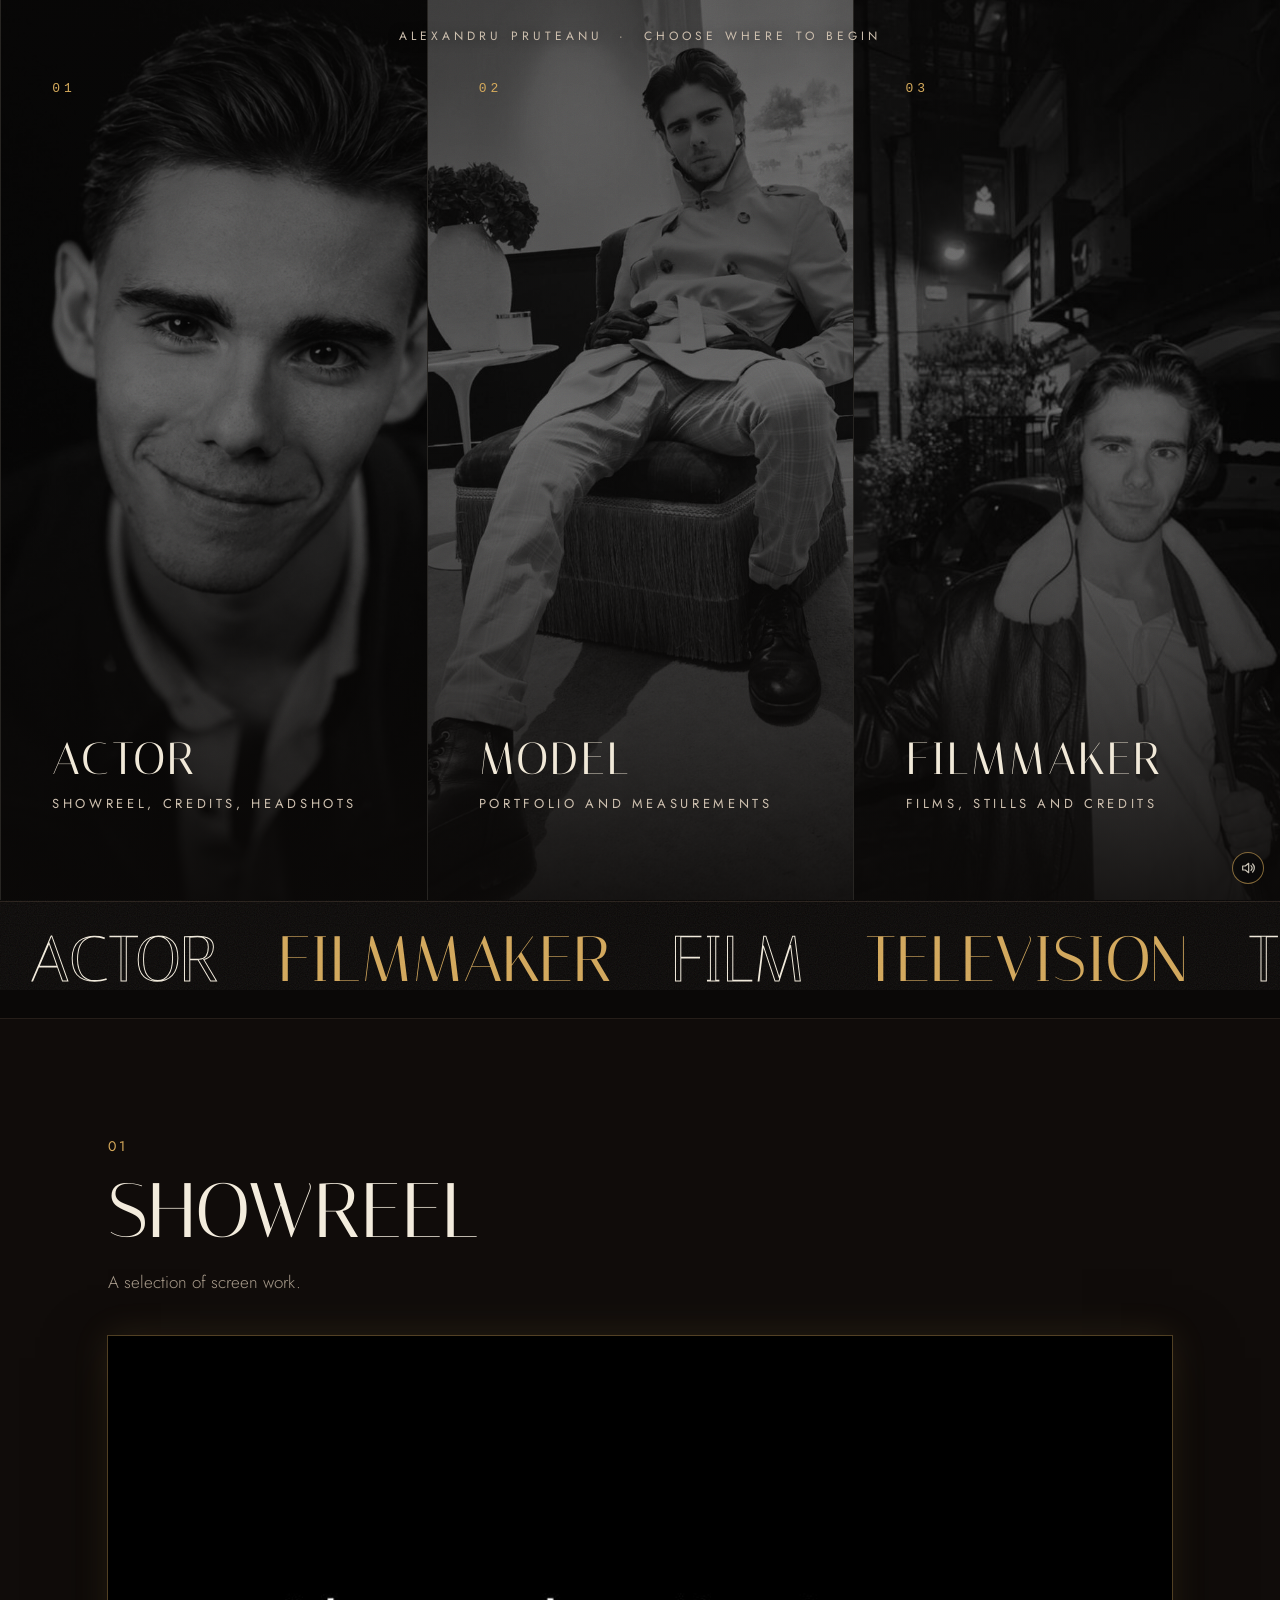
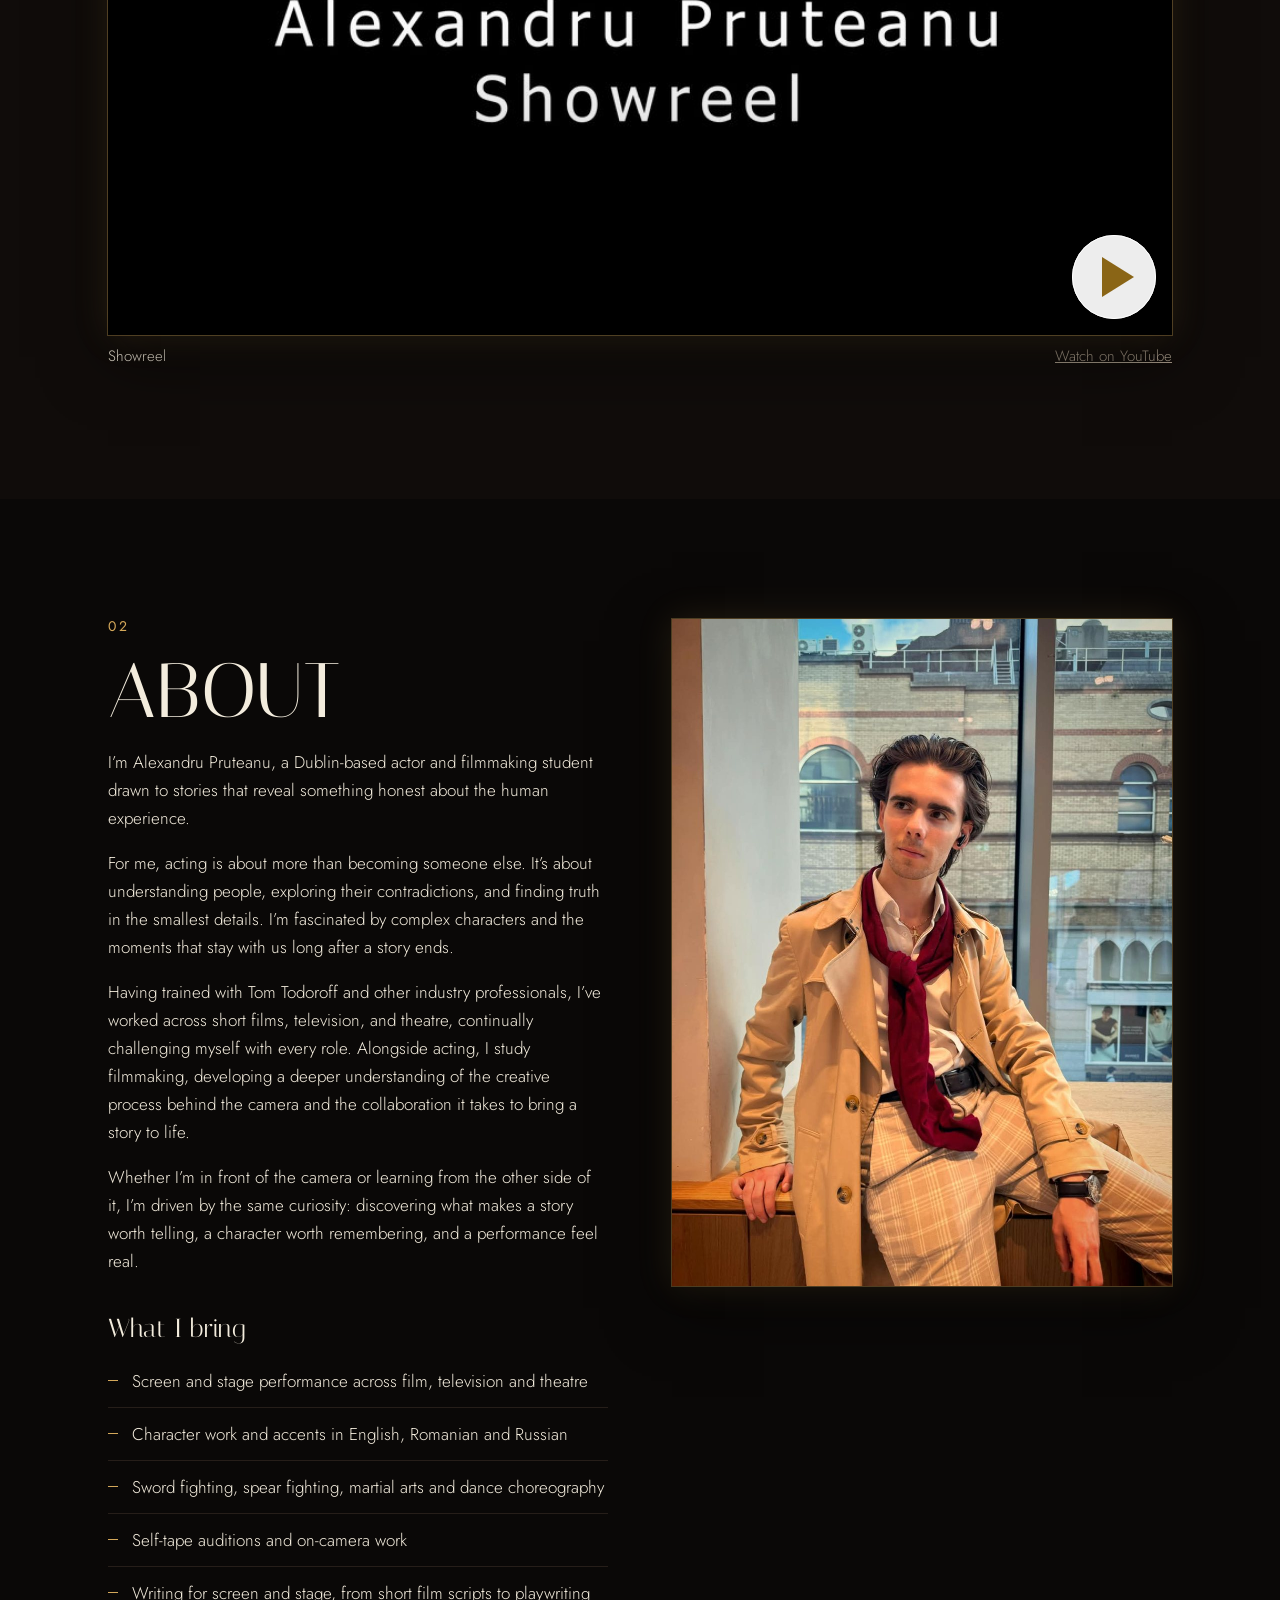
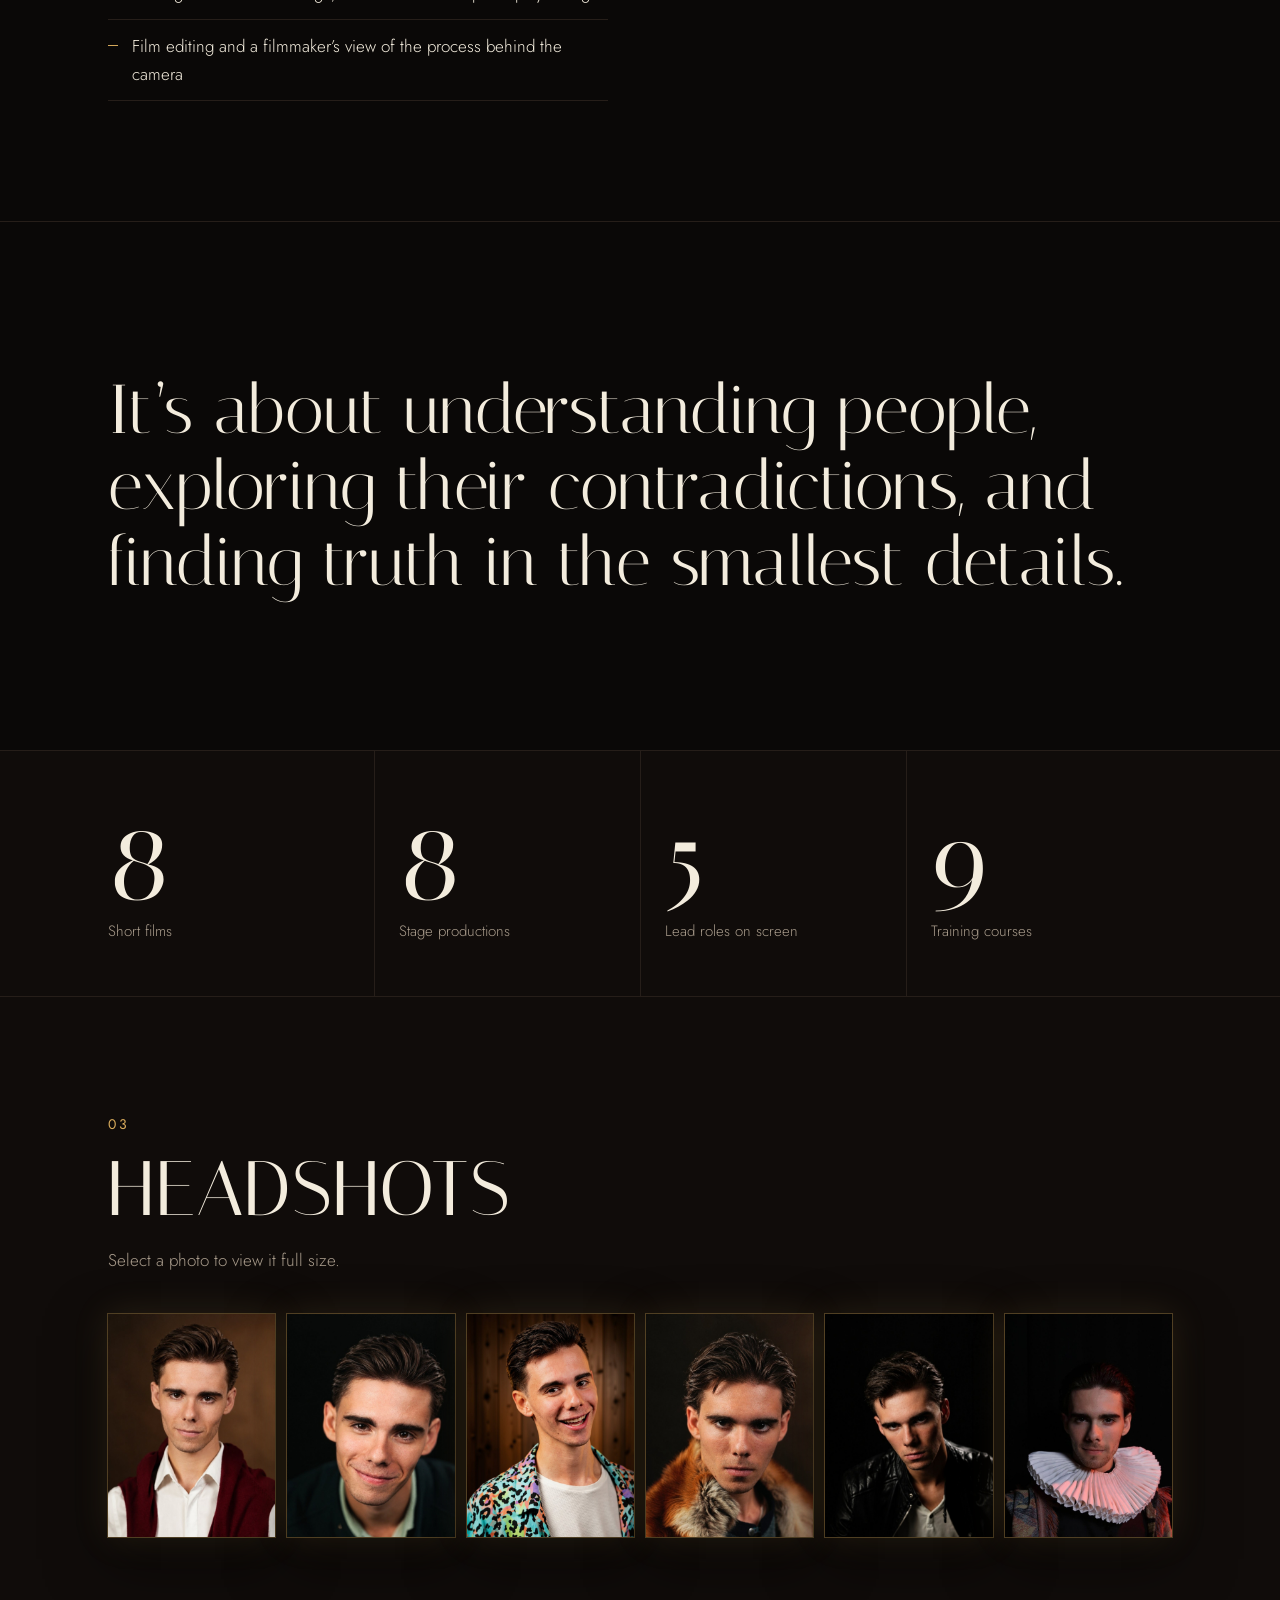
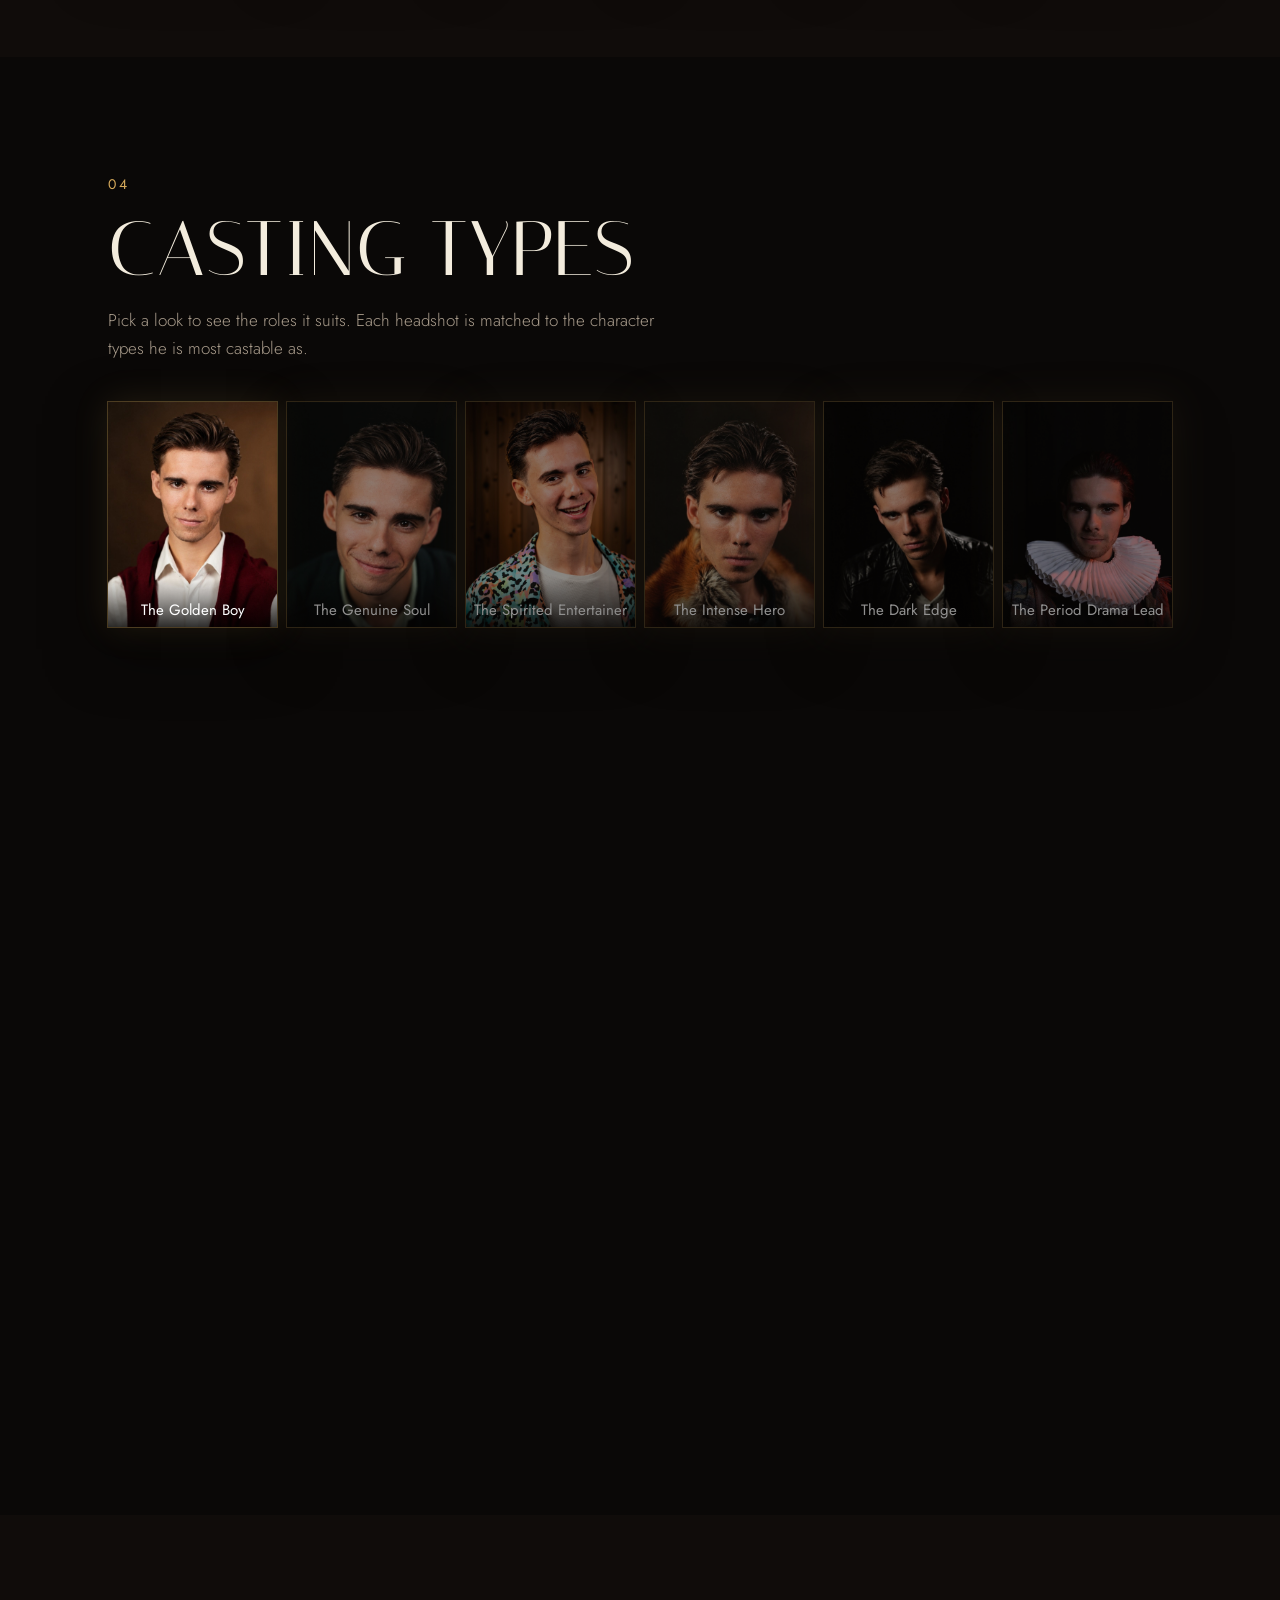
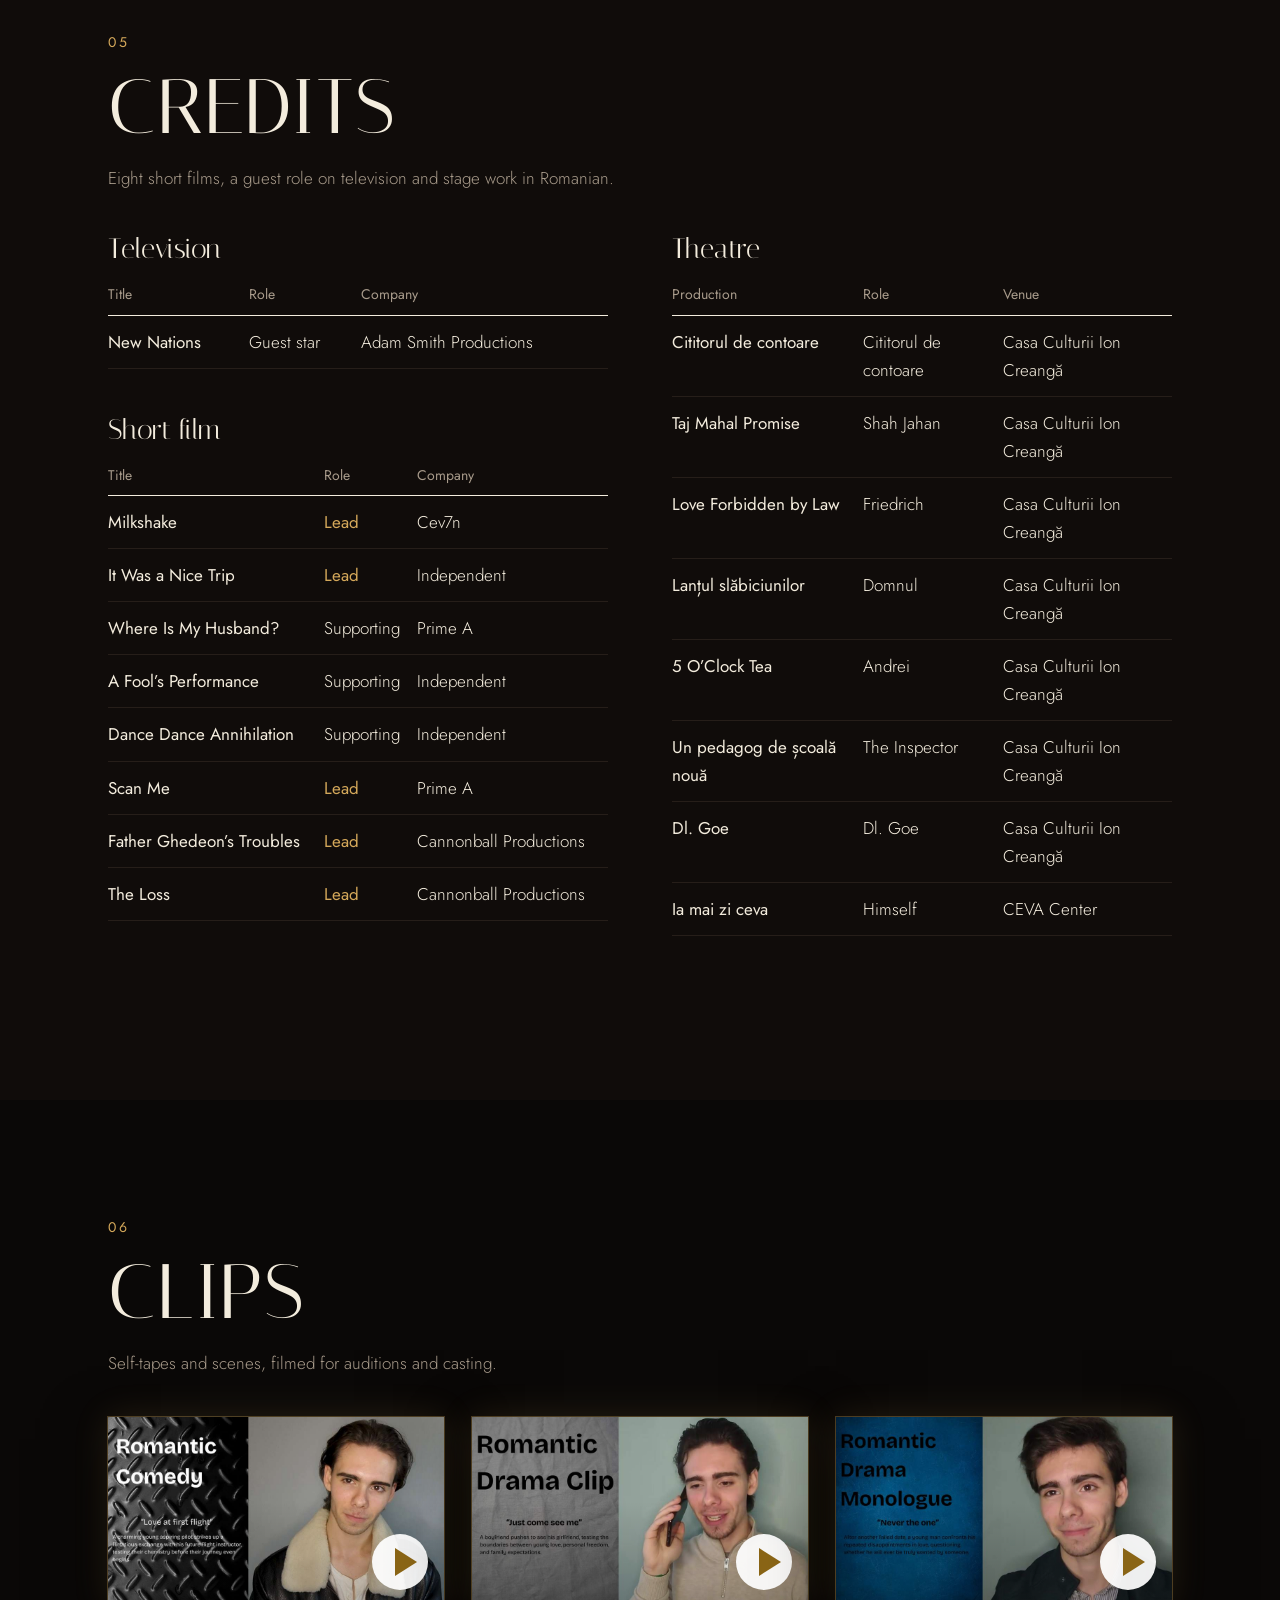
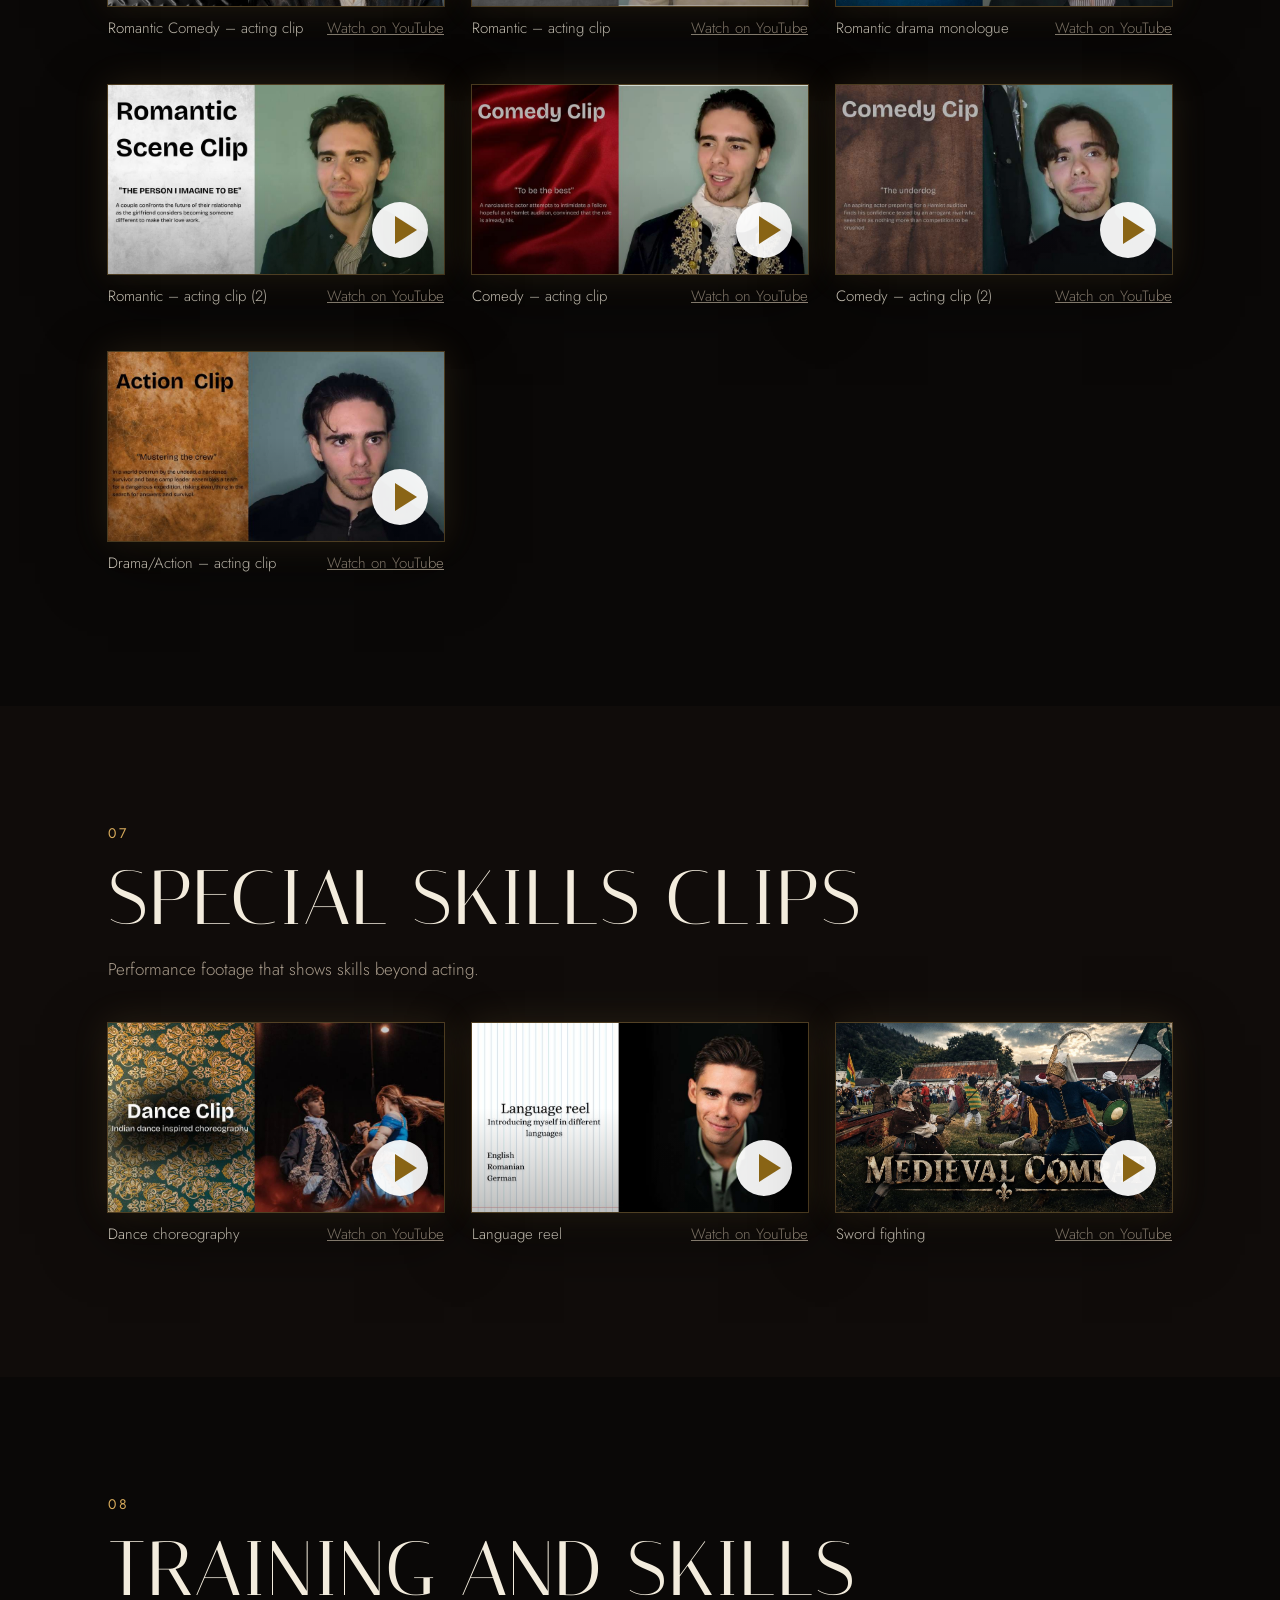
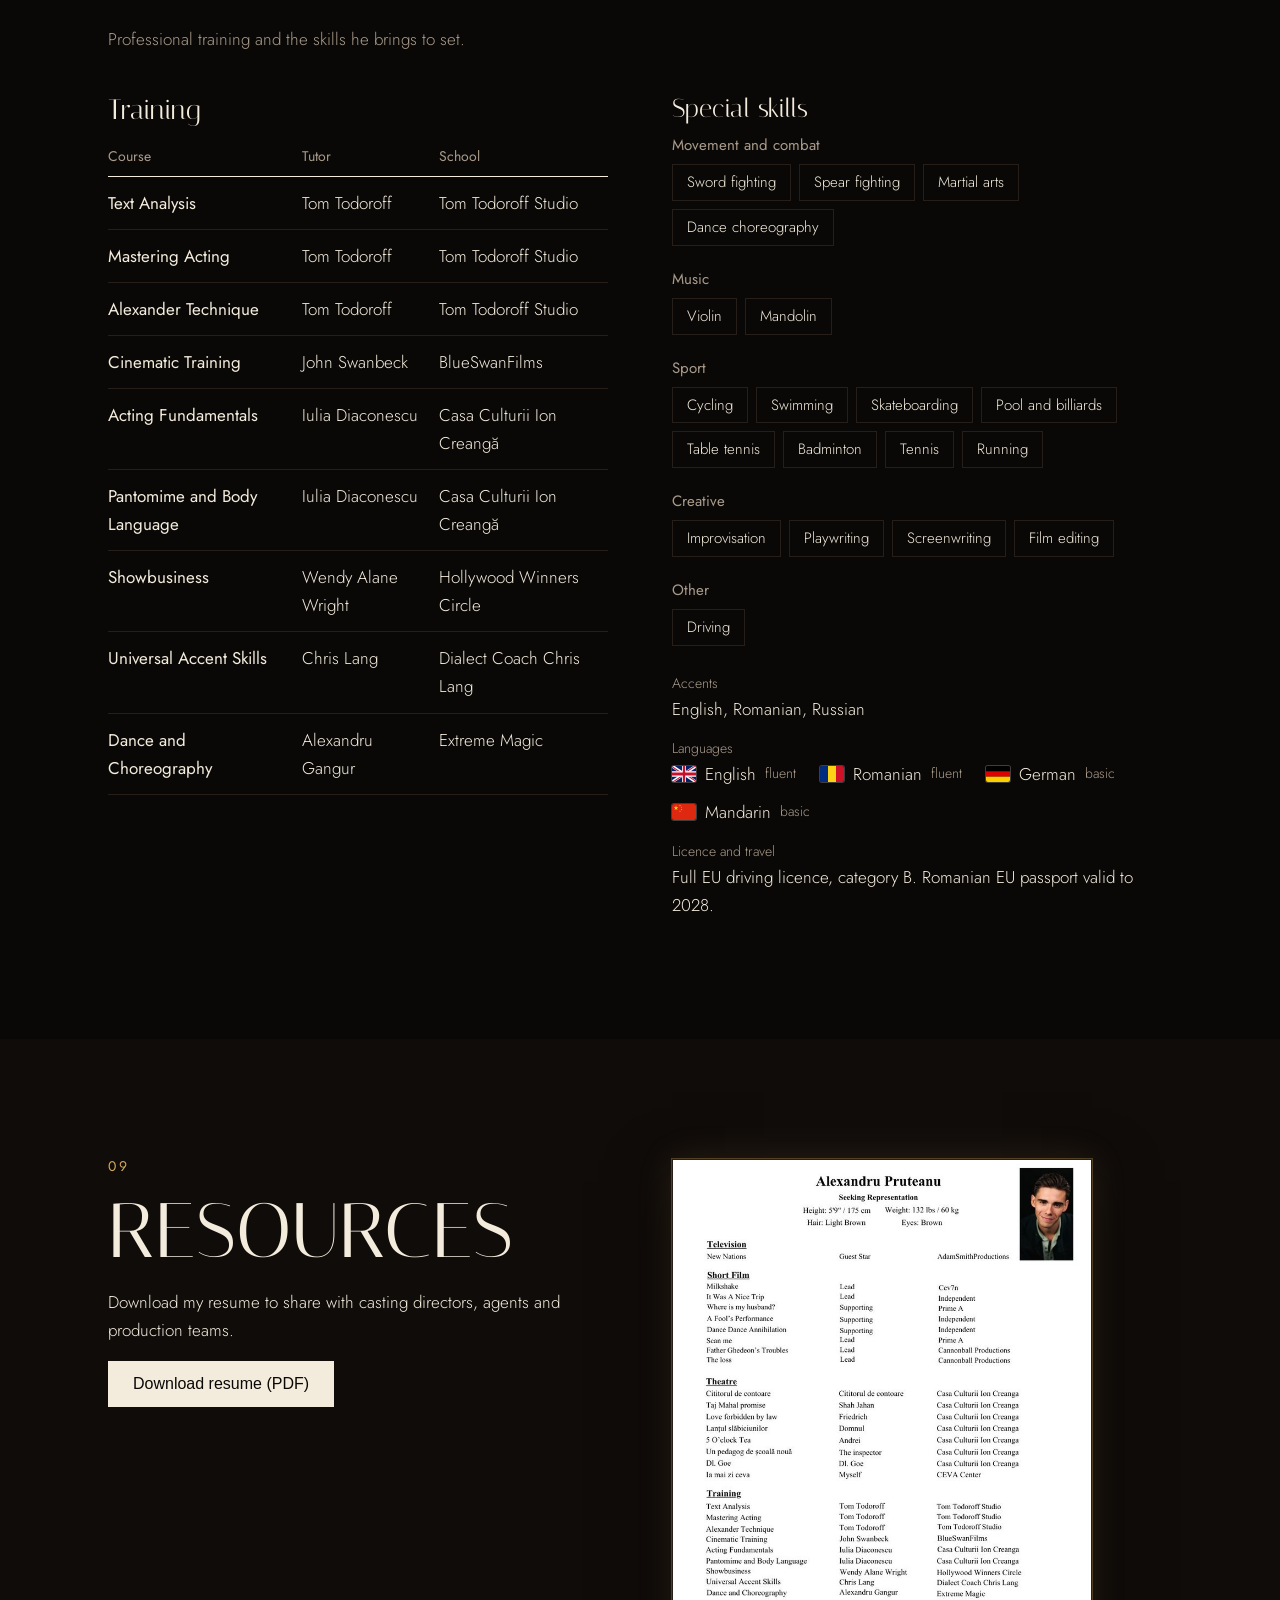
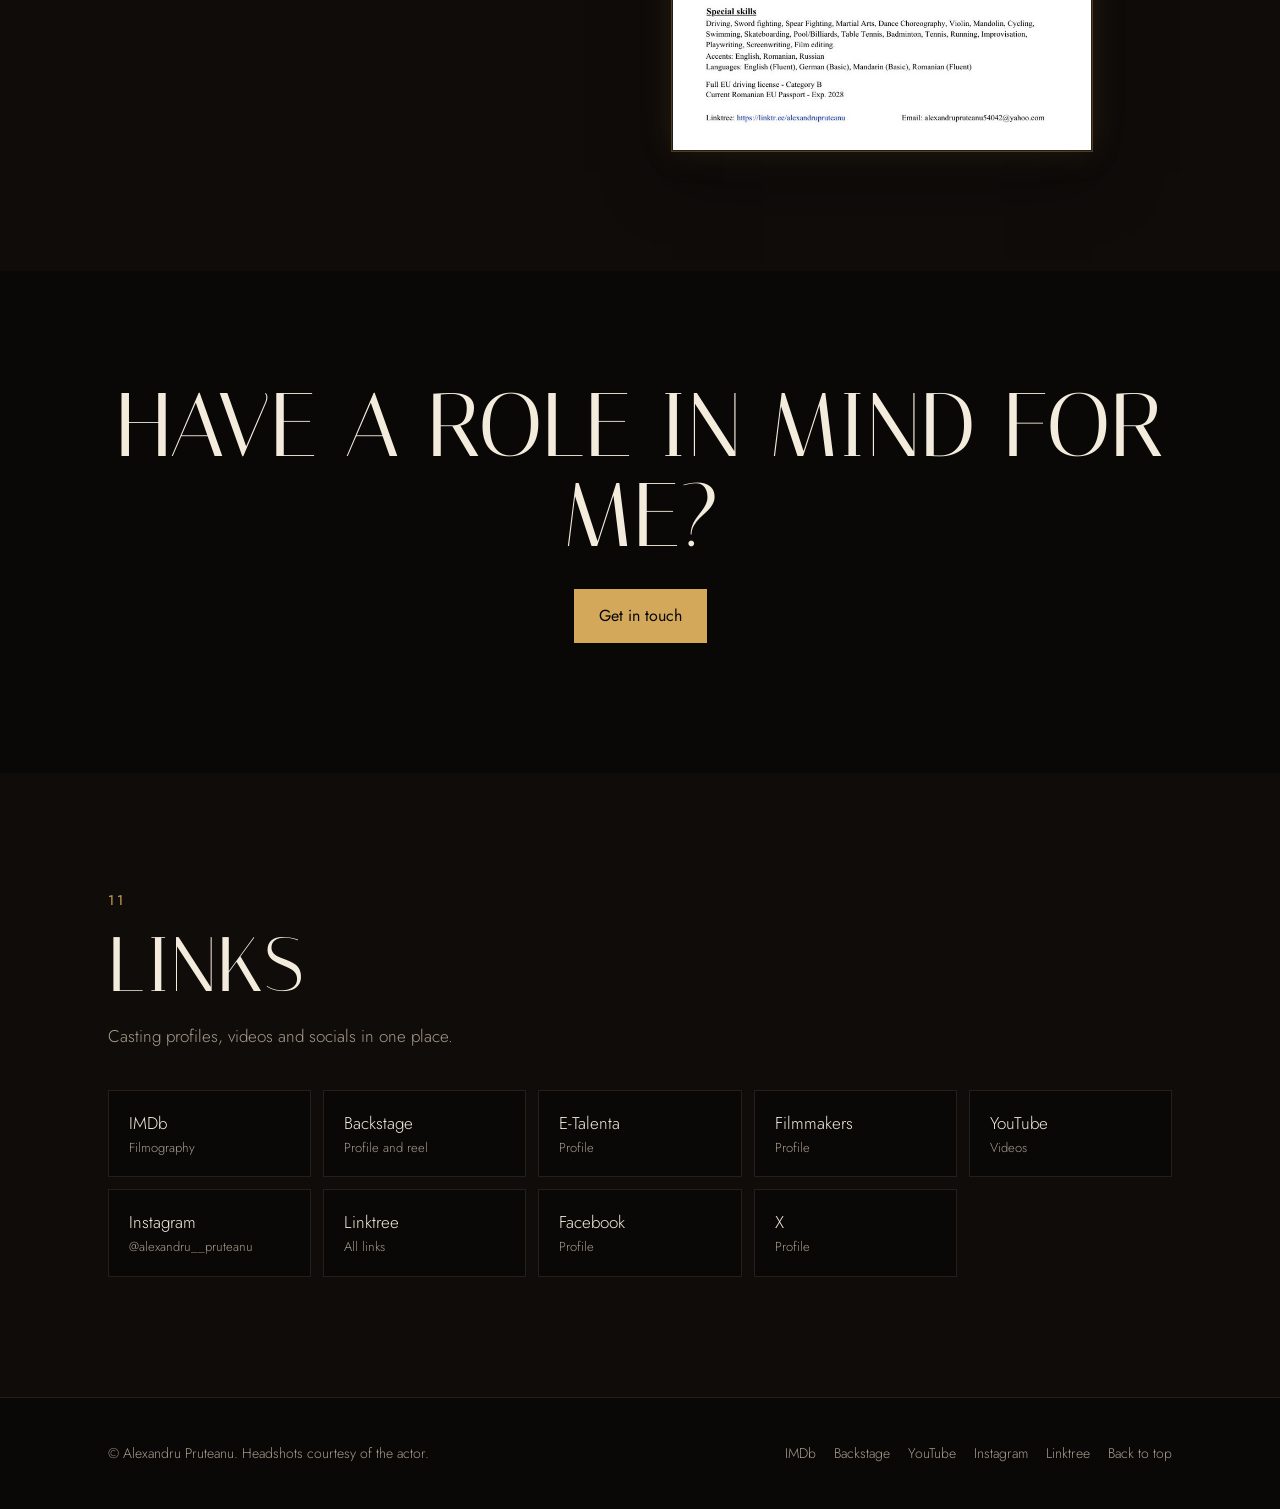
